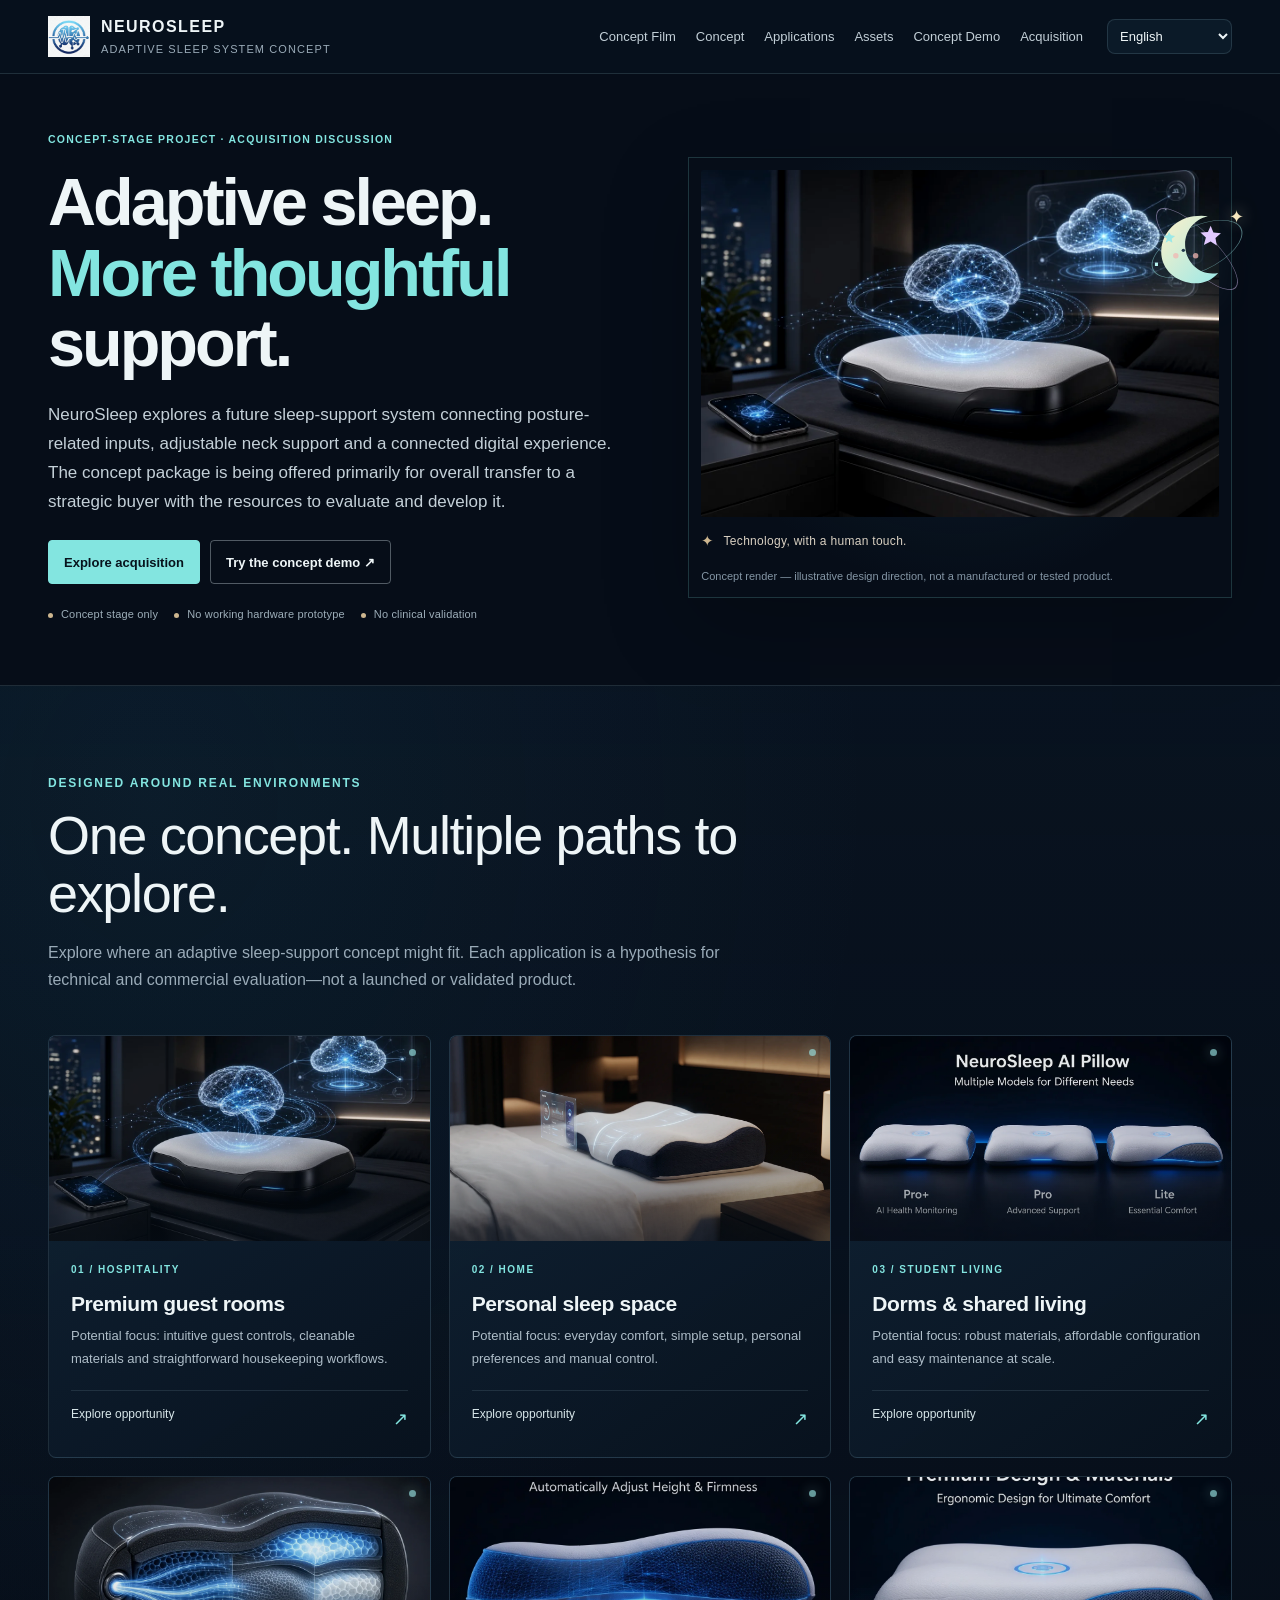
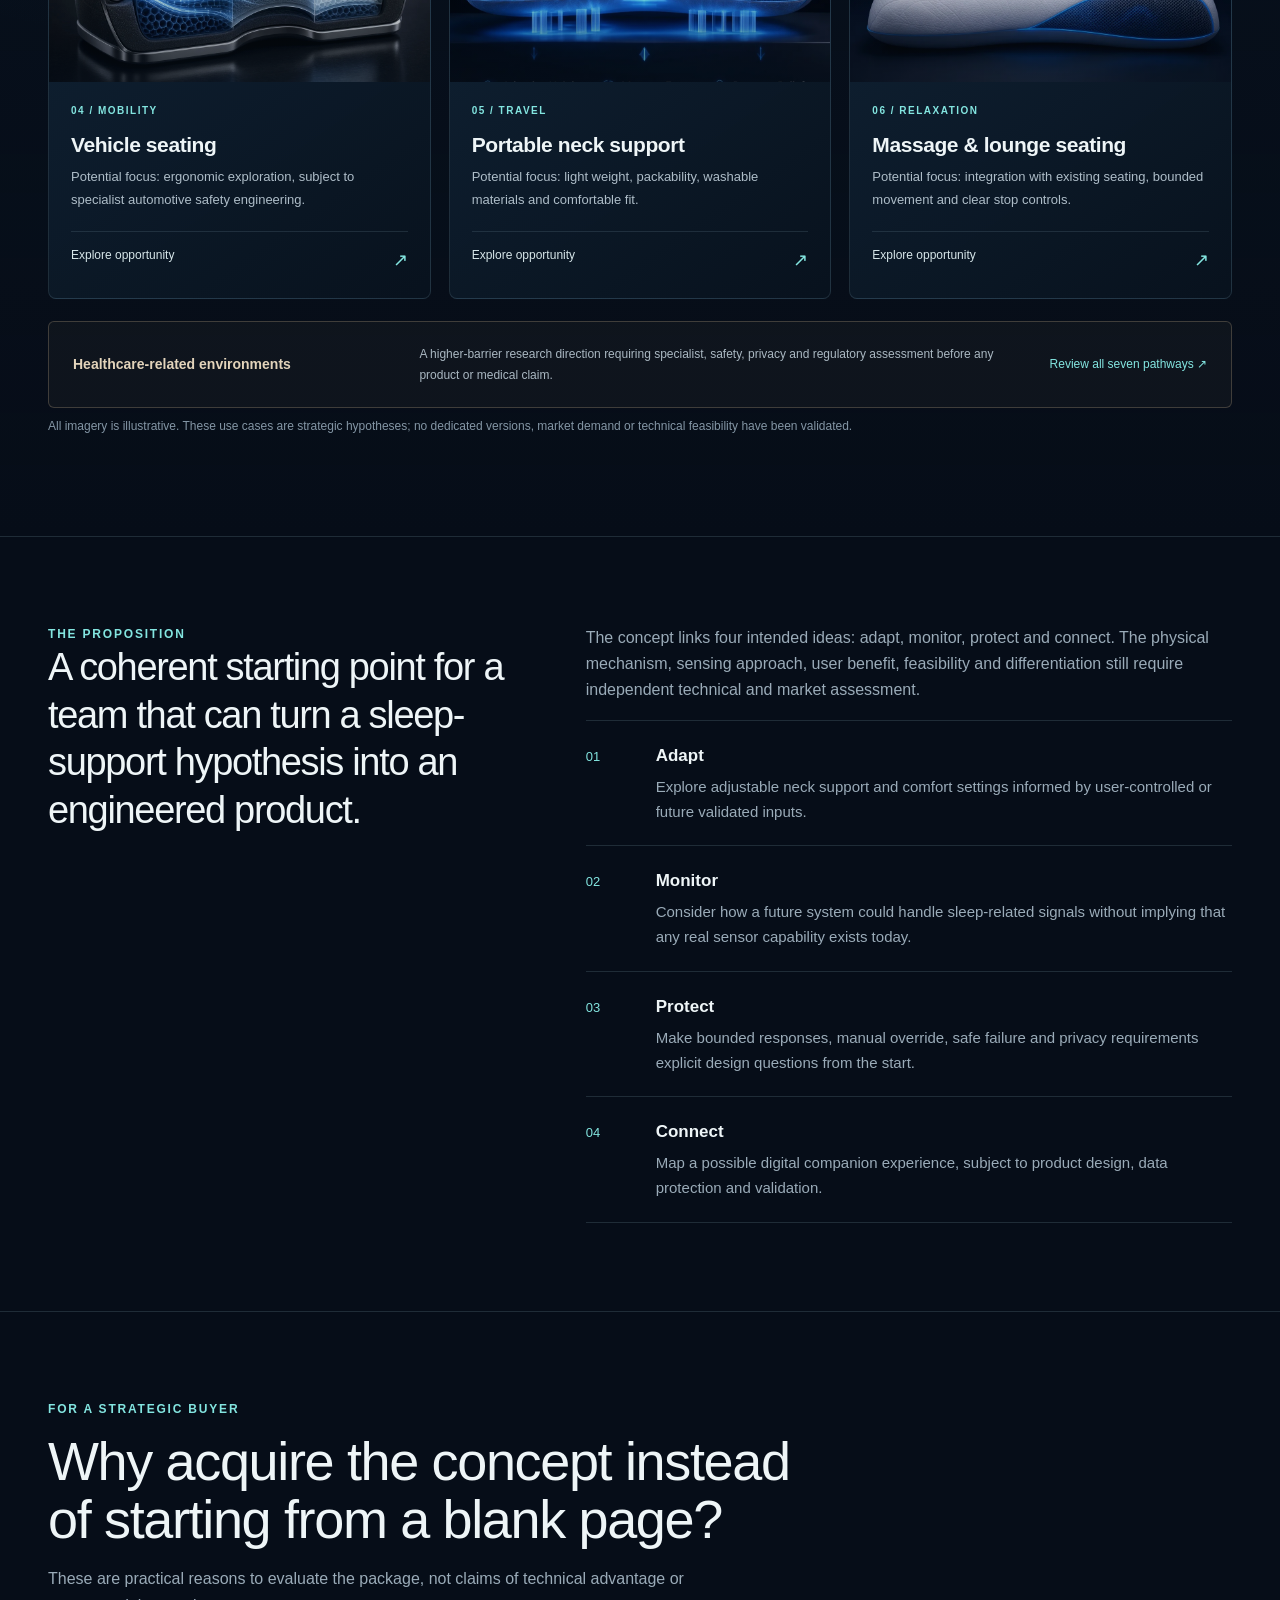
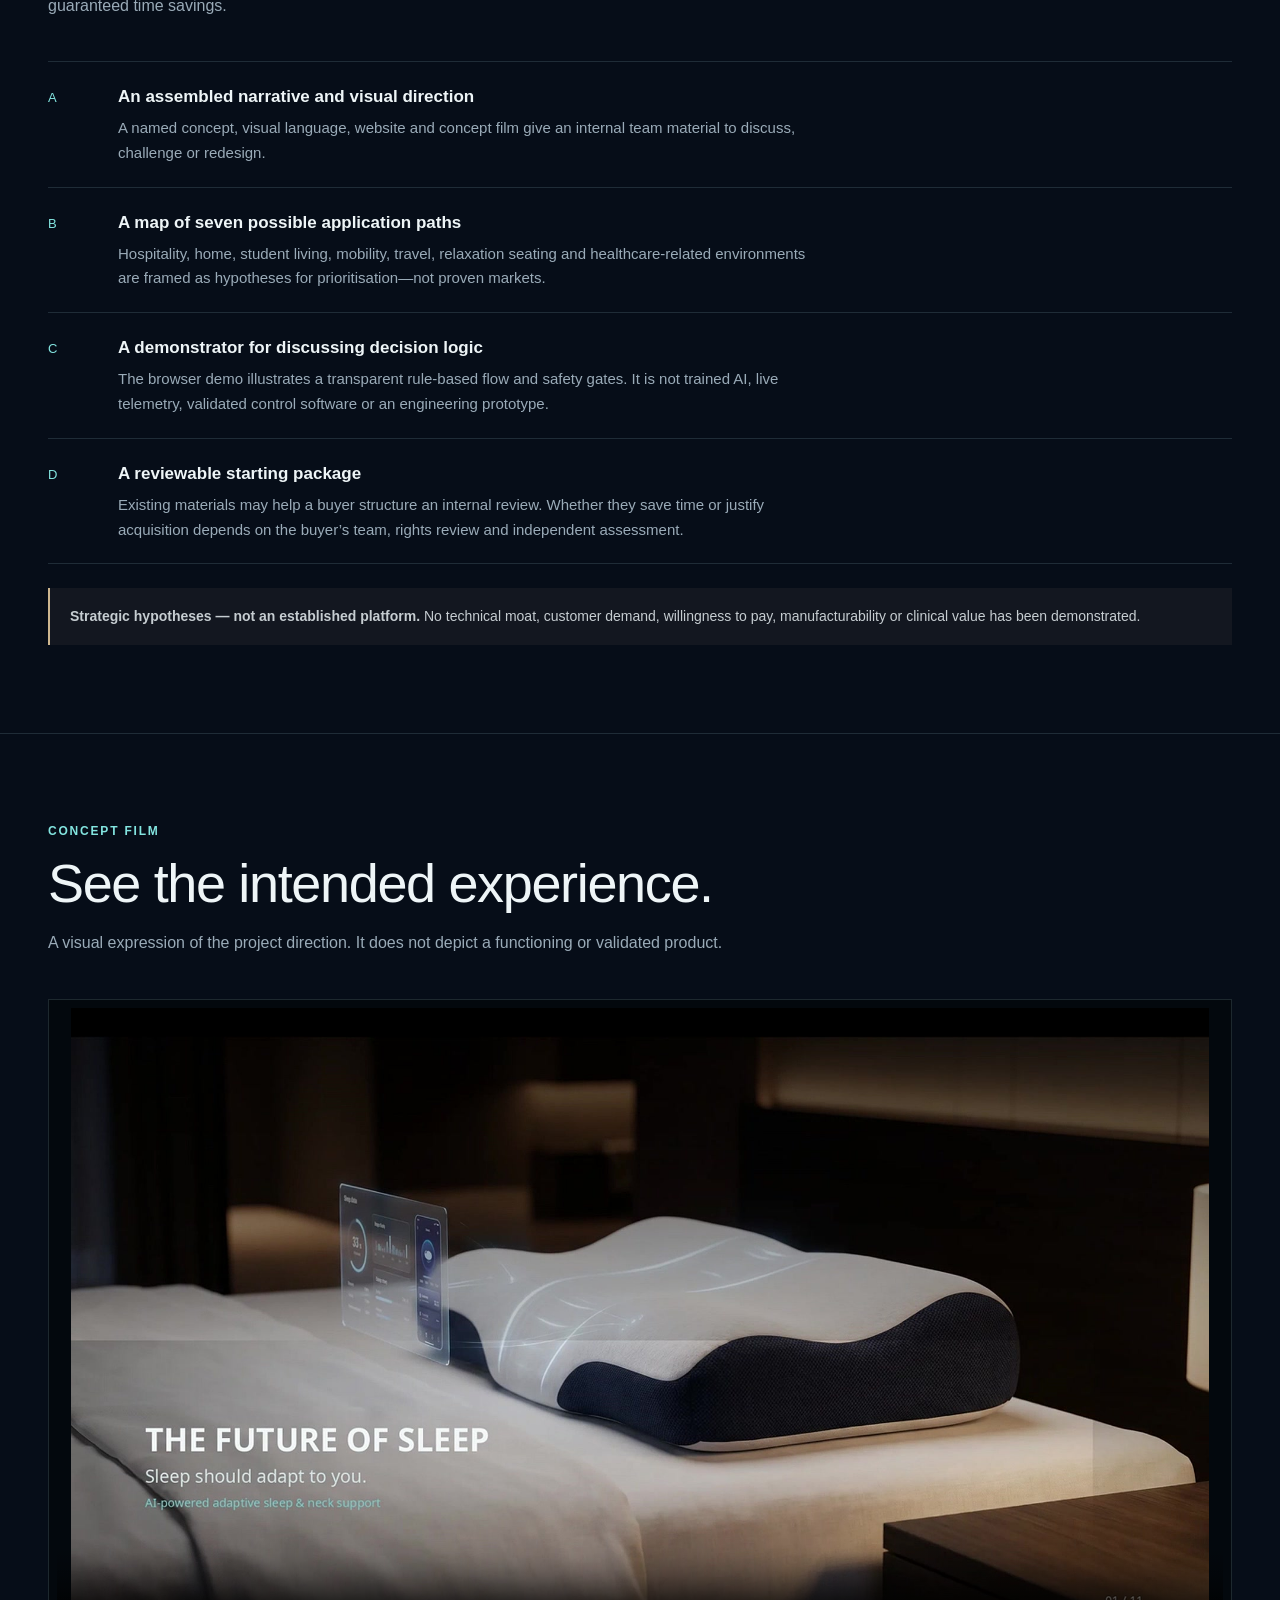
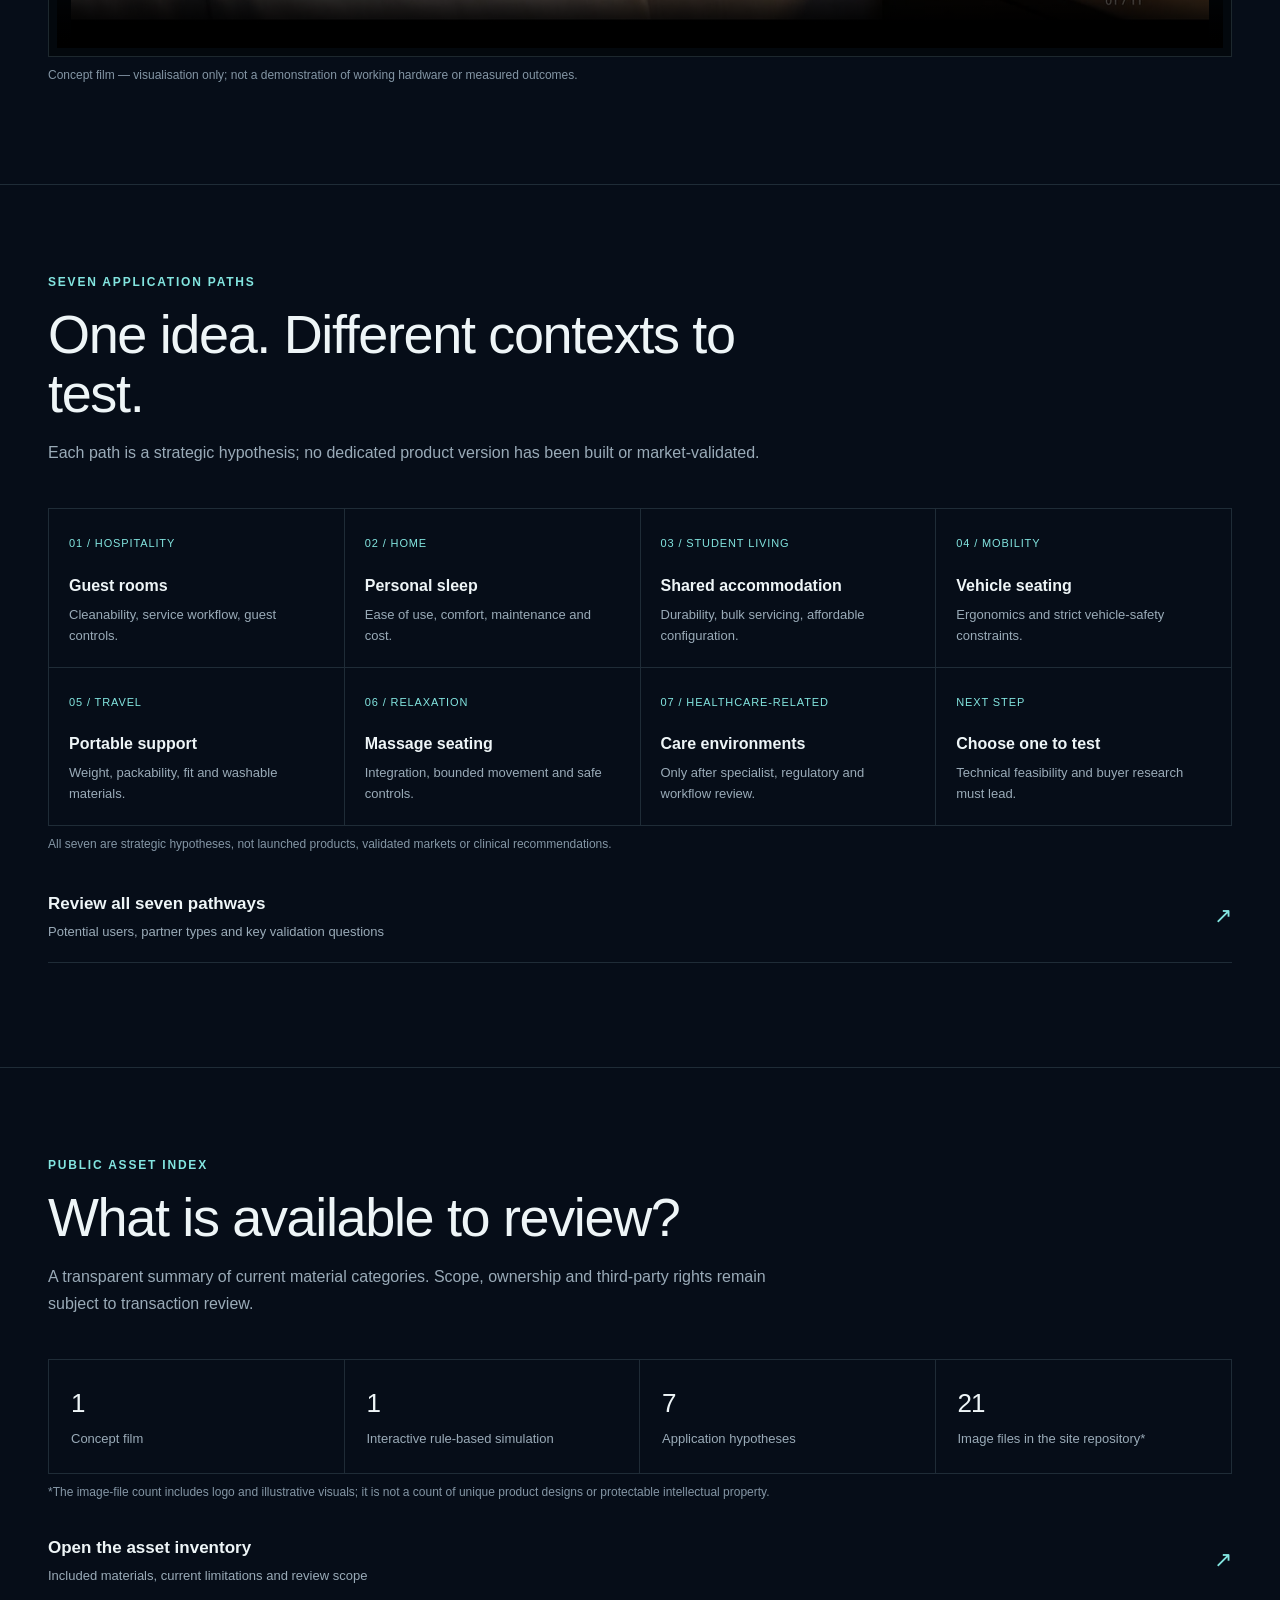
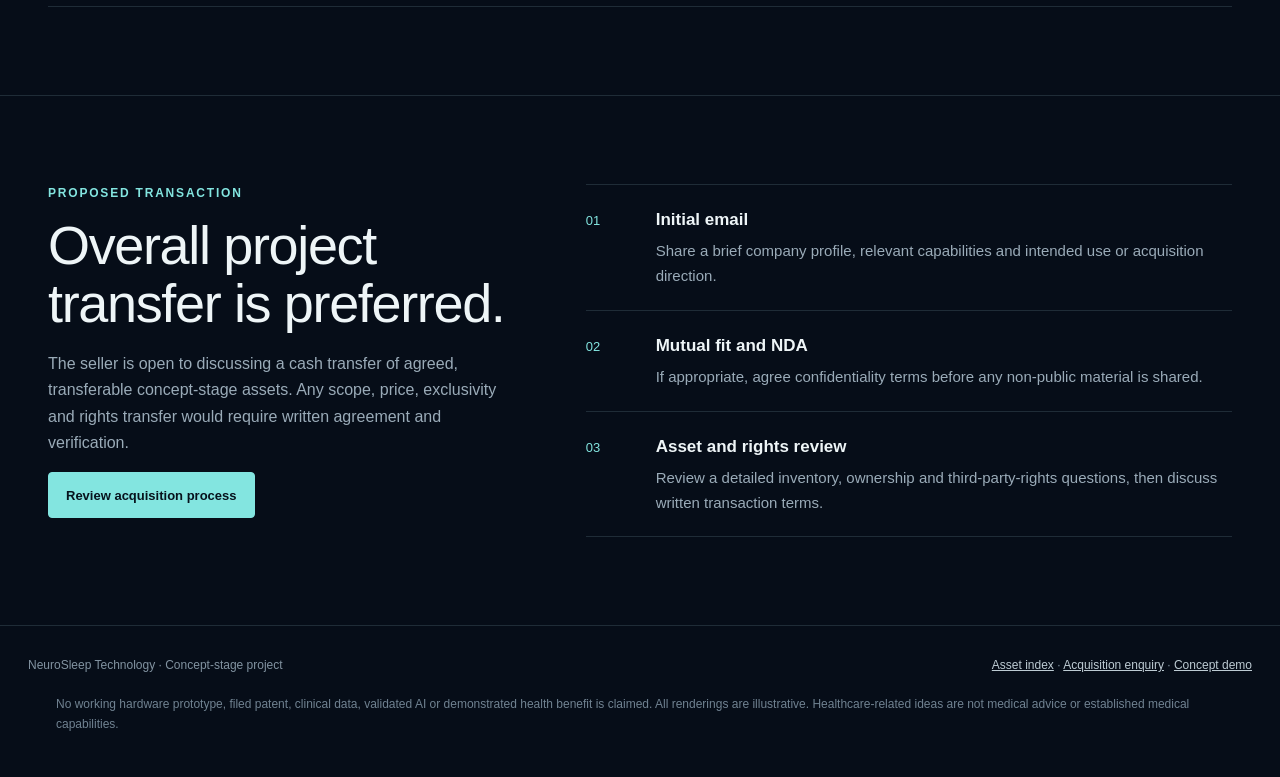
==== index.html @ ac5ab66e "Add warm animated dream companion to NeuroSleep homepage" ====
<!doctype html>
<html lang="en">
<head>
<meta charset="utf-8"><meta name="viewport" content="width=device-width,initial-scale=1"><meta name="theme-color" content="#07111d">
<title>NeuroSleep | Concept-stage sleep system & project acquisition</title>
<meta name="description" content="A concept-stage adaptive sleep-support system exploring posture sensing, adjustable neck support and a connected digital experience. Overall project transfer preferred. No working prototype or clinical validation is claimed.">
<meta property="og:title" content="NeuroSleep | Concept-stage sleep system & project acquisition"><meta property="og:description" content="Brand, visual concepts, concept film, website, application-pathway map and rule-based simulation prepared for strategic evaluation."><meta property="og:image" content="images/v8/neurosleep-v8-hero.webp">
<link rel="icon" href="favicon.ico"><link rel="preload" as="image" href="images/v8/neurosleep-v8-hero.webp" fetchpriority="high"><link rel="stylesheet" href="site-v2.css?v=20261017b">
</head><body>
<header class="site-header"><div class="nav-wrap">
<a class="brand" href="index.html"><img src="images/logo/neurosleep-logo.webp" alt="NeuroSleep logo" decoding="async"><span><strong>NEUROSLEEP</strong><small>Adaptive sleep system concept</small></span></a>
<button class="menu-toggle" type="button" aria-expanded="false" aria-controls="site-nav" aria-label="Open navigation menu">Menu ☰</button>
<nav class="site-nav" id="site-nav" aria-label="Main navigation">
<a href="#film" data-ns-key="navFilm">Concept Film</a><a href="concept.html" data-ns-key="navConcept">Concept</a><a href="applications.html" data-ns-key="navUseCases">Applications</a><a href="assets.html" data-ns-key="navAssets">Assets</a><a href="adaptive-engine-demo/index.html" data-ns-key="navDemo">Concept Demo</a><a href="partnership.html" data-ns-key="navContact">Acquisition</a>
</nav>
<div class="language-control"><select id="ns-lang-select" aria-label="Navigation language">
<option value="en">English</option><option value="zh-CN">&#31616;&#20307;&#20013;&#25991;</option><option value="zh-TW">&#32321;&#39636;&#20013;&#25991;</option><option value="ja">&#26085;&#26412;&#35486;</option><option value="ko">&#54620;&#44397;&#50612;</option><option value="es">Espa&#241;ol</option><option value="fr">Fran&#231;ais</option><option value="de">Deutsch</option><option value="it">Italiano</option><option value="pt">Portugu&#234;s</option><option value="ru">&#1056;&#1091;&#1089;&#1089;&#1082;&#1080;&#1081;</option><option value="ar">&#1575;&#1604;&#1593;&#1585;&#1576;&#1610;&#1577;</option><option value="hi">&#2361;&#2367;&#2344;&#2381;&#2342;&#2368;</option><option value="id">Bahasa Indonesia</option><option value="vi">Ti&#7871;ng Vi&#7879;t</option><option value="th">&#3652;&#3607;&#3618;</option><option value="tr">T&#252;rk&#231;e</option>
</select></div></div></header>
<main>
<section class="hero container">
<div><div class="eyebrow" data-ns-key="heroBadge">Concept-stage project · Acquisition discussion</div>
<h1>Adaptive sleep.<br><em>More thoughtful</em> support.</h1>
<p class="hero-copy">NeuroSleep explores a future sleep-support system connecting posture-related inputs, adjustable neck support and a connected digital experience. The concept package is being offered primarily for overall transfer to a strategic buyer with the resources to evaluate and develop it.</p>
<div class="hero-actions"><a class="button" href="partnership.html">Explore acquisition</a><a class="button secondary" href="adaptive-engine-demo/index.html">Try the concept demo ↗</a></div>
<div class="status-line"><span>Concept stage only</span><span>No working hardware prototype</span><span>No clinical validation</span></div></div>
<div class="hero-art"><img src="images/v8/neurosleep-v8-hero.webp" alt="Illustrative NeuroSleep product concept rendering" decoding="async" fetchpriority="high"><div class="dream-companion" aria-hidden="true"><span class="companion-orbit orbit-one"></span><span class="companion-orbit orbit-two"></span><svg class="companion-mascot" viewBox="0 0 120 120" role="presentation"><defs><linearGradient id="dreamGlow" x1="0" y1="0" x2="1" y2="1"><stop offset="0" stop-color="#fff1c9"/><stop offset="1" stop-color="#9ce8e7"/></linearGradient></defs><path d="M76 12c-22 5-36 25-33 47 3 25 25 41 48 36-10 12-27 18-44 14C20 103 5 82 8 58S31 15 55 12c8-1 15-1 21 0Z" fill="url(#dreamGlow)"/><path d="M80 26l4 10 11 1-8 7 2 11-9-6-10 5 3-11-8-7 11-1Z" fill="#e2c9ff"/><circle cx="40" cy="62" r="2.5" fill="#233b50"/><path d="M46 68q5 6 10 0" fill="none" stroke="#233b50" stroke-width="2" stroke-linecap="round"/><circle cx="29" cy="70" r="4" fill="#f1b6b1" opacity=".75"/><circle cx="58" cy="70" r="4" fill="#f1b6b1" opacity=".75"/><path d="M19 35l3 5 6 1-5 4 1 6-5-3-5 3 2-6-5-4 6-1Z" fill="#9ce8e7"/></svg><span class="companion-spark spark-a">✦</span><span class="companion-spark spark-b">·</span></div><div class="hero-human-note"><span>✦</span> Technology, with a human touch.</div><div class="image-caption">Concept render — illustrative design direction, not a manufactured or tested product.</div></div>
</section>
<section class="section use-cases-section" id="applications"><div class="container">
<div class="section-head"><div class="eyebrow">Designed around real environments</div><h2>One concept. Multiple paths to explore.</h2><p class="section-intro">Explore where an adaptive sleep-support concept might fit. Each application is a hypothesis for technical and commercial evaluation—not a launched or validated product.</p></div>
<div class="use-case-grid">
<a class="use-case-card" href="applications.html"><div class="use-case-visual"><img src="images/v8/neurosleep-v8-hero.webp" alt="Illustrative premium sleep support concept" loading="lazy"></div><div class="use-case-number">01 / HOSPITALITY</div><h3>Premium guest rooms</h3><p>Potential focus: intuitive guest controls, cleanable materials and straightforward housekeeping workflows.</p><span class="use-case-link">Explore opportunity <b>↗</b></span></a>
<a class="use-case-card" href="applications.html"><div class="use-case-visual"><img src="images/hero/smart-pillow.webp" alt="Illustrative smart pillow concept" loading="lazy"></div><div class="use-case-number">02 / HOME</div><h3>Personal sleep space</h3><p>Potential focus: everyday comfort, simple setup, personal preferences and manual control.</p><span class="use-case-link">Explore opportunity <b>↗</b></span></a>
<a class="use-case-card" href="applications.html"><div class="use-case-visual"><img src="images/v8/features/product-models.webp" alt="Illustrative product configuration concepts" loading="lazy"></div><div class="use-case-number">03 / STUDENT LIVING</div><h3>Dorms & shared living</h3><p>Potential focus: robust materials, affordable configuration and easy maintenance at scale.</p><span class="use-case-link">Explore opportunity <b>↗</b></span></a>
<a class="use-case-card" href="applications.html"><div class="use-case-visual"><img src="images/v8/adaptive-height.webp" alt="Illustrative adjustable support concept" loading="lazy"></div><div class="use-case-number">04 / MOBILITY</div><h3>Vehicle seating</h3><p>Potential focus: ergonomic exploration, subject to specialist automotive safety engineering.</p><span class="use-case-link">Explore opportunity <b>↗</b></span></a>
<a class="use-case-card" href="applications.html"><div class="use-case-visual"><img src="images/v8/features/adaptive-support.webp" alt="Illustrative adaptive neck support concept" loading="lazy"></div><div class="use-case-number">05 / TRAVEL</div><h3>Portable neck support</h3><p>Potential focus: light weight, packability, washable materials and comfortable fit.</p><span class="use-case-link">Explore opportunity <b>↗</b></span></a>
<a class="use-case-card" href="applications.html"><div class="use-case-visual"><img src="images/v8/features/premium-design.webp" alt="Illustrative premium support product design" loading="lazy"></div><div class="use-case-number">06 / RELAXATION</div><h3>Massage & lounge seating</h3><p>Potential focus: integration with existing seating, bounded movement and clear stop controls.</p><span class="use-case-link">Explore opportunity <b>↗</b></span></a>
</div>
<div class="application-note"><strong>Healthcare-related environments</strong><span>A higher-barrier research direction requiring specialist, safety, privacy and regulatory assessment before any product or medical claim.</span><a href="applications.html">Review all seven pathways ↗</a></div>
<p class="image-caption">All imagery is illustrative. These use cases are strategic hypotheses; no dedicated versions, market demand or technical feasibility have been validated.</p>
</div></section>
<section class="section"><div class="container split">
<div><div class="eyebrow">The proposition</div><p class="large-statement">A coherent starting point for a team that can turn a sleep-support hypothesis into an engineered product.</p></div>
<div class="text-column"><p>The concept links four intended ideas: adapt, monitor, protect and connect. The physical mechanism, sensing approach, user benefit, feasibility and differentiation still require independent technical and market assessment.</p>
<div class="rule-list">
<div class="rule-item"><span class="num">01</span><div><h3>Adapt</h3><p>Explore adjustable neck support and comfort settings informed by user-controlled or future validated inputs.</p></div></div>
<div class="rule-item"><span class="num">02</span><div><h3>Monitor</h3><p>Consider how a future system could handle sleep-related signals without implying that any real sensor capability exists today.</p></div></div>
<div class="rule-item"><span class="num">03</span><div><h3>Protect</h3><p>Make bounded responses, manual override, safe failure and privacy requirements explicit design questions from the start.</p></div></div>
<div class="rule-item"><span class="num">04</span><div><h3>Connect</h3><p>Map a possible digital companion experience, subject to product design, data protection and validation.</p></div></div></div>
</div></div></section>
<section class="section"><div class="container"><div class="section-head"><div class="eyebrow">For a strategic buyer</div><h2>Why acquire the concept instead of starting from a blank page?</h2><p class="section-intro">These are practical reasons to evaluate the package, not claims of technical advantage or guaranteed time savings.</p></div>
<div class="rule-list">
<div class="rule-item"><span class="num">A</span><div><h3>An assembled narrative and visual direction</h3><p>A named concept, visual language, website and concept film give an internal team material to discuss, challenge or redesign.</p></div></div>
<div class="rule-item"><span class="num">B</span><div><h3>A map of seven possible application paths</h3><p>Hospitality, home, student living, mobility, travel, relaxation seating and healthcare-related environments are framed as hypotheses for prioritisation—not proven markets.</p></div></div>
<div class="rule-item"><span class="num">C</span><div><h3>A demonstrator for discussing decision logic</h3><p>The browser demo illustrates a transparent rule-based flow and safety gates. It is not trained AI, live telemetry, validated control software or an engineering prototype.</p></div></div>
<div class="rule-item"><span class="num">D</span><div><h3>A reviewable starting package</h3><p>Existing materials may help a buyer structure an internal review. Whether they save time or justify acquisition depends on the buyer’s team, rights review and independent assessment.</p></div></div></div>
<div class="hypothesis"><strong>Strategic hypotheses — not an established platform.</strong> No technical moat, customer demand, willingness to pay, manufacturability or clinical value has been demonstrated.</div></div></section>
<section id="film" class="section"><div class="container"><div class="section-head"><div class="eyebrow">Concept film</div><h2>See the intended experience.</h2><p class="section-intro">A visual expression of the project direction. It does not depict a functioning or validated product.</p></div>
<div class="film-frame"><video controls preload="none" data-poster="video/film-poster.jpg" playsinline><source src="video/NeuroSleep-Concept-Film.mp4" type="video/mp4">Your browser does not support the embedded video.</video></div><p class="image-caption">Concept film — visualisation only; not a demonstration of working hardware or measured outcomes.</p></div></section>
<section class="section"><div class="container"><div class="section-head"><div class="eyebrow">Seven application paths</div><h2>One idea. Different contexts to test.</h2><p class="section-intro">Each path is a strategic hypothesis; no dedicated product version has been built or market-validated.</p></div>
<div class="pathways">
<div class="pathway"><small>01 / HOSPITALITY</small><h3>Guest rooms</h3><p>Cleanability, service workflow, guest controls.</p></div><div class="pathway"><small>02 / HOME</small><h3>Personal sleep</h3><p>Ease of use, comfort, maintenance and cost.</p></div><div class="pathway"><small>03 / STUDENT LIVING</small><h3>Shared accommodation</h3><p>Durability, bulk servicing, affordable configuration.</p></div><div class="pathway"><small>04 / MOBILITY</small><h3>Vehicle seating</h3><p>Ergonomics and strict vehicle-safety constraints.</p></div><div class="pathway"><small>05 / TRAVEL</small><h3>Portable support</h3><p>Weight, packability, fit and washable materials.</p></div><div class="pathway"><small>06 / RELAXATION</small><h3>Massage seating</h3><p>Integration, bounded movement and safe controls.</p></div><div class="pathway"><small>07 / HEALTHCARE-RELATED</small><h3>Care environments</h3><p>Only after specialist, regulatory and workflow review.</p></div><div class="pathway"><small>NEXT STEP</small><h3>Choose one to test</h3><p>Technical feasibility and buyer research must lead.</p></div>
</div><p class="image-caption">All seven are strategic hypotheses, not launched products, validated markets or clinical recommendations.</p><p><a class="link-row" href="applications.html"><span><strong>Review all seven pathways</strong><small>Potential users, partner types and key validation questions</small></span><span class="arrow">↗</span></a></p></div></section>
<section class="section"><div class="container"><div class="section-head"><div class="eyebrow">Public asset index</div><h2>What is available to review?</h2><p class="section-intro">A transparent summary of current material categories. Scope, ownership and third-party rights remain subject to transaction review.</p></div>
<div class="asset-band"><div><strong>1</strong><span>Concept film</span></div><div><strong>1</strong><span>Interactive rule-based simulation</span></div><div><strong>7</strong><span>Application hypotheses</span></div><div><strong>21</strong><span>Image files in the site repository*</span></div></div>
<p class="image-caption">*The image-file count includes logo and illustrative visuals; it is not a count of unique product designs or protectable intellectual property.</p>
<a class="link-row" href="assets.html"><span><strong>Open the asset inventory</strong><small>Included materials, current limitations and review scope</small></span><span class="arrow">↗</span></a></div></section>
<section class="section"><div class="container split"><div><div class="eyebrow">Proposed transaction</div><h2>Overall project transfer is preferred.</h2><p class="section-intro">The seller is open to discussing a cash transfer of agreed, transferable concept-stage assets. Any scope, price, exclusivity and rights transfer would require written agreement and verification.</p><a class="button" href="partnership.html">Review acquisition process</a></div>
<div class="text-column"><div class="rule-list"><div class="rule-item"><span class="num">01</span><div><h3>Initial email</h3><p>Share a brief company profile, relevant capabilities and intended use or acquisition direction.</p></div></div><div class="rule-item"><span class="num">02</span><div><h3>Mutual fit and NDA</h3><p>If appropriate, agree confidentiality terms before any non-public material is shared.</p></div></div><div class="rule-item"><span class="num">03</span><div><h3>Asset and rights review</h3><p>Review a detailed inventory, ownership and third-party-rights questions, then discuss written transaction terms.</p></div></div></div></div></div></section>
</main>
<footer class="site-footer"><div class="footer-inner"><span>NeuroSleep Technology · Concept-stage project</span><span><a href="assets.html">Asset index</a> · <a href="partnership.html">Acquisition enquiry</a> · <a href="adaptive-engine-demo/index.html">Concept demo</a></span></div><div class="disclaimer">No working hardware prototype, filed patent, clinical data, validated AI or demonstrated health benefit is claimed. All renderings are illustrative. Healthcare-related ideas are not medical advice or established medical capabilities.</div></footer>
<script src="site-v2.js?v=20261017a"></script>
</body></html>
---- site-v2.css ----
﻿:root{color-scheme:dark;--bg:#07111d;--panel:#0d1b2a;--ink:#eef5f7;--muted:#9aabb8;--line:rgba(190,220,230,.16);--accent:#8de1dd;--warm:#d5b991;--max:1180px}
*{box-sizing:border-box}html{scroll-behavior:smooth;scroll-padding-top:100px}body{margin:0;background:var(--bg);color:var(--ink);font:16px/1.65 Inter,ui-sans-serif,system-ui,-apple-system,"Segoe UI",sans-serif}a{color:inherit}img,video{max-width:100%;display:block}button,select{font:inherit}.site-header{position:sticky;top:0;z-index:50;background:rgba(7,17,29,.91);backdrop-filter:blur(16px);border-bottom:1px solid var(--line)}.nav-wrap{max-width:var(--max);margin:auto;padding:14px 28px;display:flex;align-items:center;gap:24px}.brand{display:flex;align-items:center;gap:11px;text-decoration:none;flex-shrink:0}.brand img{width:42px;height:42px;object-fit:contain}.brand strong{display:block;font-size:16px;letter-spacing:.09em}.brand small{display:block;color:var(--muted);font-size:10px;letter-spacing:.1em;text-transform:uppercase}.site-nav{display:flex;align-items:center;gap:20px;margin-left:auto}.site-nav a{font-size:12px;color:#c2cfd7;text-decoration:none;white-space:nowrap}.site-nav a:hover,.site-nav a[aria-current=page]{color:var(--accent)}.language-control select{background:#0b1a28;border:1px solid var(--line);color:var(--ink);padding:8px;border-radius:8px;max-width:125px;font-size:12px}.menu-toggle{display:none;background:transparent;color:var(--ink);border:1px solid var(--line);border-radius:8px;padding:8px 11px;cursor:pointer}.container{max-width:var(--max);margin:auto;padding-left:28px;padding-right:28px}.eyebrow{color:var(--accent);font-size:11px;font-weight:750;letter-spacing:.19em;text-transform:uppercase}.hero{min-height:650px;display:grid;grid-template-columns:1.02fr .98fr;align-items:center;gap:48px;padding-top:72px;padding-bottom:76px}.hero h1{font-size:clamp(44px,6.2vw,78px);line-height:.99;letter-spacing:-.065em;font-weight:560;margin:22px 0}.hero h1 em{font-style:normal;color:var(--accent)}.hero-copy{font-size:17px;max-width:620px;color:#c4d0d8}.hero-actions{display:flex;gap:12px;flex-wrap:wrap;margin-top:28px}.button{display:inline-flex;align-items:center;justify-content:center;min-height:46px;padding:11px 17px;border:1px solid var(--accent);background:var(--accent);color:#07131d;text-decoration:none;font-weight:750;font-size:13px;border-radius:3px}.button.secondary{background:transparent;color:var(--ink);border-color:rgba(220,235,240,.35)}.hero-art{position:relative}.hero-art img{width:100%;height:auto;aspect-ratio:auto;object-fit:contain;object-position:center;border-radius:3px;filter:saturate(.75)}.image-caption{font-size:11px;line-height:1.5;color:#8496a5;margin-top:9px}.status-line{display:flex;flex-wrap:wrap;gap:18px;margin-top:26px;color:#9daeb9;font-size:11px;letter-spacing:.04em}.status-line span:before{content:"";display:inline-block;width:5px;height:5px;border-radius:50%;background:var(--warm);margin:0 8px 2px 0}.section{padding-top:88px;padding-bottom:88px;border-top:1px solid var(--line)}.section-head{max-width:750px;margin-bottom:42px}.section h2,.page-hero h1{font-size:clamp(32px,4.4vw,54px);line-height:1.08;letter-spacing:-.045em;font-weight:540;margin:12px 0 18px}.section-intro{color:var(--muted);font-size:16px;max-width:720px}.split{display:grid;grid-template-columns:.85fr 1.15fr;gap:60px;align-items:start}.large-statement{font-size:clamp(25px,3vw,38px);line-height:1.25;letter-spacing:-.035em;margin:0}.text-column p{color:var(--muted);margin-top:0}.rule-list{border-top:1px solid var(--line)}.rule-item{display:grid;grid-template-columns:52px 1fr;gap:18px;padding:21px 0;border-bottom:1px solid var(--line)}.rule-item .num{font-size:12px;color:var(--accent);padding-top:4px}.rule-item h3{font-size:17px;margin:0 0 5px}.rule-item p{font-size:14px;color:var(--muted);margin:0;max-width:690px}.hypothesis{margin-top:24px;padding:17px 20px;border-left:2px solid var(--warm);background:rgba(213,185,145,.06);font-size:13px;color:#c6cdd1}.pathways{display:grid;grid-template-columns:repeat(4,minmax(0,1fr));gap:0;border-top:1px solid var(--line);border-left:1px solid var(--line)}.pathway{padding:20px;border-right:1px solid var(--line);border-bottom:1px solid var(--line);min-height:155px}.pathway small{color:var(--accent);font-size:10px;letter-spacing:.12em}.pathway h3{font-size:16px;font-weight:550;margin:17px 0 6px}.pathway p{font-size:12px;color:var(--muted);margin:0}.link-row{display:flex;justify-content:space-between;align-items:center;gap:18px;border-bottom:1px solid var(--line);padding:20px 0;text-decoration:none}.link-row strong{display:block;font-size:17px;font-weight:550}.link-row small{display:block;color:var(--muted);font-size:13px;margin-top:3px}.link-row .arrow{color:var(--accent);font-size:22px}.asset-band{display:grid;grid-template-columns:repeat(4,minmax(0,1fr));border:1px solid var(--line);margin-top:30px}.asset-band div{padding:22px;border-right:1px solid var(--line)}.asset-band div:last-child{border:0}.asset-band strong{display:block;font-size:26px;font-weight:500;letter-spacing:-.04em}.asset-band span{font-size:12px;color:var(--muted)}.film-frame{background:#03080d;border:1px solid var(--line);padding:8px}.film-frame video{width:100%;max-height:640px;aspect-ratio:16/9;background:#03080d}.page-hero{padding-top:90px;padding-bottom:68px;border-bottom:1px solid var(--line)}.page-hero p{font-size:17px;color:var(--muted);max-width:760px}.page-layout{display:grid;grid-template-columns:1fr 1fr;gap:50px;align-items:start}.page-layout img{width:100%;border-radius:3px}.page-layout .image-caption{margin-bottom:24px}.application-list{border-top:1px solid var(--line)}.application{display:grid;grid-template-columns:80px 1fr;gap:22px;padding:26px 0;border-bottom:1px solid var(--line)}.application .app-no{font-size:13px;color:var(--accent);letter-spacing:.1em}.application h3{margin:0 0 7px;font-size:21px;font-weight:550}.application p{margin:0;color:var(--muted);font-size:14px}.application .buyer-types{font-size:12px;color:#d5c4a8;margin-top:9px}.asset-index{width:100%;border-collapse:collapse;margin-top:30px}.asset-index th,.asset-index td{text-align:left;padding:16px 12px;border-bottom:1px solid var(--line);vertical-align:top}.asset-index th{font-size:11px;color:var(--accent);letter-spacing:.1em;text-transform:uppercase}.asset-index td{font-size:14px;color:#d4dfe4}.asset-index td:last-child{color:var(--muted)}.disclosure{padding:22px;border:1px solid rgba(213,185,145,.3);background:rgba(213,185,145,.05);color:#cbd4d9;font-size:13px}.process{display:grid;grid-template-columns:repeat(3,1fr);gap:28px;margin-top:34px}.process-step{border-top:1px solid var(--accent);padding-top:18px}.process-step small{color:var(--accent);font-size:11px;letter-spacing:.12em}.process-step h3{font-size:18px;margin:12px 0 6px;font-weight:550}.process-step p{font-size:13px;color:var(--muted)}.contact-panel{display:grid;grid-template-columns:1fr 1fr;gap:40px;background:#0c1b29;padding:34px;border:1px solid var(--line)}.contact-panel p{color:var(--muted)}.contact-links a{display:block;padding:9px 0;color:var(--accent);text-decoration:none;overflow-wrap:anywhere}.site-footer{border-top:1px solid var(--line);padding:30px 28px 42px;color:#8293a1;font-size:11px}.footer-inner{max-width:var(--max);margin:auto;display:flex;justify-content:space-between;gap:20px;flex-wrap:wrap}.footer-inner a{color:#bdcbd3}.disclaimer{max-width:var(--max);margin:20px auto 0;padding:0 28px;color:#708291;font-size:11px}.mobile-demo-link{display:none}
@media(max-width:1050px){.nav-wrap{gap:12px;padding:12px 20px}.site-nav{gap:12px}.site-nav a{font-size:11px}.hero{gap:30px}.container{padding-left:22px;padding-right:22px}.pathways{grid-template-columns:repeat(2,minmax(0,1fr))}}
@media(max-width:800px){.nav-wrap{padding:10px 16px;flex-wrap:wrap}.brand img{width:36px;height:36px}.brand strong{font-size:14px}.brand small{font-size:9px}.menu-toggle{display:block;margin-left:auto}.language-control{order:2}.site-nav{display:none;order:3;width:100%;margin:0;padding:10px 0 6px;flex-direction:column;align-items:stretch;gap:0}.site-nav.is-open{display:flex}.site-nav a{font-size:14px;padding:11px 4px;border-top:1px solid var(--line)}.mobile-demo-link{display:block}.hero{min-height:auto;grid-template-columns:1fr;padding-top:46px;padding-bottom:54px;gap:32px}.hero h1{font-size:clamp(44px,11vw,66px)}.hero-art{max-width:600px}.hero-art img{aspect-ratio:auto}.section{padding-top:62px;padding-bottom:62px}.split,.page-layout{grid-template-columns:1fr;gap:30px}.asset-band{grid-template-columns:repeat(2,1fr)}.asset-band div:nth-child(2){border-right:0}.asset-band div:nth-child(-n+2){border-bottom:1px solid var(--line)}.process{grid-template-columns:1fr;gap:16px}.contact-panel{grid-template-columns:1fr;padding:24px;gap:20px}.application{grid-template-columns:48px 1fr}.page-hero{padding-top:58px;padding-bottom:48px}}
@media(max-width:460px){.container{padding-left:17px;padding-right:17px}.language-control select{max-width:105px;padding:7px 5px}.hero h1{font-size:44px}.hero-copy{font-size:15px}.pathways{grid-template-columns:1fr 1fr}.pathway{padding:14px;min-height:142px}.asset-index th,.asset-index td{padding:12px 7px;font-size:12px}.status-line{gap:8px;flex-direction:column}.site-footer{padding-left:17px;padding-right:17px}.disclaimer{padding:0 17px}}

/* Readability pass: improve small interface and disclosure text without changing layout or media. */
.site-nav a{font-size:13px}
.language-control select{font-size:13px}
.eyebrow{font-size:12px;letter-spacing:.14em}
.brand small{font-size:11px}
.image-caption{font-size:12px;line-height:1.55}
.status-line{font-size:12px}
.rule-item .num{font-size:13px}
.rule-item p{font-size:15px;line-height:1.65}
.hypothesis{font-size:14px;line-height:1.65}
.pathway small{font-size:11px;letter-spacing:.08em}
.pathway p{font-size:13px;line-height:1.6}
.asset-band span{font-size:13px;line-height:1.5}
.asset-index th{font-size:12px}
.asset-index td{font-size:15px;line-height:1.55}
.application p{font-size:15px;line-height:1.65}
.application .buyer-types{font-size:13px}
.process-step small{font-size:12px}
.process-step p{font-size:14px;line-height:1.6}
.site-footer{font-size:12px;line-height:1.6}
.disclaimer{font-size:12px;line-height:1.65}
@media(max-width:1050px){.site-nav a{font-size:12px}}
@media(max-width:800px){
  .site-nav a{font-size:15px}
  .brand small{font-size:10px}
  .image-caption{font-size:12px}
  .status-line{font-size:12px}
  .pathway p{font-size:13px}
  .site-footer{font-size:12px}
}
@media(max-width:460px){
  .eyebrow{font-size:11px}
  .hero-copy{font-size:16px}
  .asset-index th,.asset-index td{font-size:13px}
  .brand small{font-size:10px}
}

/* Hero balance pass: unify headline, copy, actions and visual scale. */
.hero{grid-template-columns:minmax(0,1.04fr) minmax(0,.96fr);gap:clamp(28px,4vw,54px);min-height:clamp(560px,calc(100svh - 76px),740px);padding-top:clamp(42px,5vw,68px);padding-bottom:clamp(44px,5vw,68px)}
.hero>div:first-child{min-width:0;max-width:620px}
.hero .eyebrow{font-size:clamp(10px,.82vw,12px);line-height:1.5;letter-spacing:.12em}
.hero h1{font-size:clamp(40px,4.45vw,64px);line-height:1.06;letter-spacing:-.045em;font-weight:560;margin:20px 0 22px;max-width:700px}
.hero-copy{font-size:clamp(15px,1.12vw,17px);line-height:1.72;max-width:590px;margin:0;color:#c4d0d8}
.hero-actions{gap:10px;margin-top:24px;align-items:center}
.hero-actions .button{font-size:13px;line-height:1.35;min-height:44px;padding:11px 15px;white-space:normal;text-align:center}
.status-line{gap:9px 16px;margin-top:22px;font-size:11px;line-height:1.5;letter-spacing:.015em}
.status-line span{display:inline-flex;align-items:baseline}
.status-line span:before{flex:0 0 5px}
.hero-art{width:100%;min-width:0;display:flex;flex-direction:column;justify-content:center}
.hero-art img{width:100%;max-height:470px;object-fit:contain;object-position:center;filter:saturate(.75)}
.hero-art .image-caption{font-size:11px;line-height:1.55;max-width:540px;margin-top:12px}
@media(max-width:1050px){.hero{grid-template-columns:minmax(0,1fr) minmax(0,.9fr);gap:28px}.hero h1{font-size:clamp(38px,4.6vw,54px)}.hero-actions .button{padding:10px 12px}}
@media(max-width:800px){.hero{grid-template-columns:1fr;min-height:auto;gap:28px;padding-top:42px;padding-bottom:46px}.hero>div:first-child{max-width:680px}.hero h1{font-size:clamp(42px,8vw,60px);line-height:1.05;margin:18px 0}.hero-copy{font-size:16px;line-height:1.7}.hero-art{max-width:620px}.hero-art img{max-height:none;width:100%}.status-line{gap:8px 14px}.hero-actions{margin-top:22px}}
@media(max-width:460px){.hero{padding-top:32px;padding-bottom:38px;gap:24px}.hero h1{font-size:clamp(36px,10vw,46px);letter-spacing:-.04em;line-height:1.08}.hero-copy{font-size:15px;line-height:1.72}.hero-actions{align-items:stretch;flex-direction:column}.hero-actions .button{width:100%;min-height:44px}.status-line{flex-direction:column;align-items:flex-start;gap:7px;margin-top:18px;font-size:11px}.hero-art .image-caption{font-size:11px}}

/* Chinese landing hero type correction: only headline and paragraph scale; preserve tag, disclosure, buttons and artwork. */
.hero h1{font-size:clamp(34px,3.3vw,50px);line-height:1.08;}
.hero-copy{font-size:clamp(17px,1.2vw,18px);line-height:1.7;}
@media(max-width:1050px){.hero h1{font-size:clamp(34px,4vw,48px);}}
@media(max-width:800px){.hero h1{font-size:clamp(36px,7vw,48px);line-height:1.08}.hero-copy{font-size:17px;line-height:1.7}}
@media(max-width:460px){.hero h1{font-size:clamp(32px,8.5vw,39px);line-height:1.1}.hero-copy{font-size:17px;line-height:1.7}}


/* 2026-10-17 visual refinement: premium application-led homepage */
:root{--bg:#060d18;--panel:#0b1928;--accent:#83e5e0;--warm:#cdb68f;--line:rgba(177,218,231,.15);--max:1240px}
body{font-family:Inter,"Helvetica Neue",Arial,"Noto Sans SC","Microsoft YaHei",sans-serif;letter-spacing:0}
.hero{min-height:590px;gap:clamp(28px,4vw,64px);padding-top:58px;padding-bottom:62px}
.hero h1{font-size:clamp(42px,5.2vw,70px);line-height:1.06;letter-spacing:-.045em;max-width:660px}
.hero-art{padding:12px;border:1px solid rgba(131,229,224,.18);background:radial-gradient(ellipse at 50% 45%,rgba(41,119,145,.16),rgba(6,13,24,0) 68%);box-shadow:0 28px 80px rgba(0,0,0,.22)}
.hero-art img{border-radius:2px;filter:saturate(.92) contrast(1.03)}
.use-cases-section{position:relative;overflow:hidden;background:radial-gradient(ellipse at 12% 8%,rgba(40,118,150,.10),transparent 45%),linear-gradient(180deg,rgba(11,25,40,.44),rgba(6,13,24,0))}
.use-cases-section .section-head{max-width:820px}
.use-case-grid{display:grid;grid-template-columns:repeat(3,minmax(0,1fr));gap:18px;border:0}
.use-case-card{min-width:0;display:flex;flex-direction:column;padding:0 0 22px;overflow:hidden;text-decoration:none;border:1px solid rgba(180,222,235,.13);border-radius:8px;background:linear-gradient(145deg,rgba(17,37,55,.94),rgba(8,18,30,.98));transition:transform .24s ease,border-color .24s ease,box-shadow .24s ease}
.use-case-card:hover{transform:translateY(-4px);border-color:rgba(131,229,224,.48);box-shadow:0 18px 45px rgba(0,0,0,.24),0 0 26px rgba(72,194,199,.07)}
.use-case-visual{height:205px;position:relative;overflow:hidden;background:radial-gradient(ellipse at center,rgba(59,135,157,.18),rgba(4,12,22,.96))}
.use-case-visual:after{content:"";position:absolute;inset:0;background:linear-gradient(180deg,rgba(4,12,22,0) 52%,rgba(7,17,29,.55))}
.use-case-visual img{width:100%;height:100%;object-fit:cover;object-position:center;opacity:.92;transition:transform .45s ease}
.use-case-card:hover .use-case-visual img{transform:scale(1.035)}
.use-case-number{margin:21px 22px 0;color:var(--accent);font-size:10px;letter-spacing:.15em;font-weight:750}
.use-case-card h3{margin:11px 22px 8px;font-size:21px;line-height:1.3;font-weight:560;letter-spacing:-.02em}
.use-case-card p{margin:0 22px 20px;color:#aebdc8;font-size:13px;line-height:1.75}
.use-case-link{margin:auto 22px 0;padding-top:14px;border-top:1px solid rgba(180,222,235,.12);display:flex;justify-content:space-between;color:#d7e6e9;font-size:12px}
.use-case-link b{color:var(--accent);font-size:18px;font-weight:400}
.application-note{display:grid;grid-template-columns:.8fr 1.5fr auto;align-items:center;gap:22px;margin-top:22px;padding:22px 24px;border:1px solid rgba(205,182,143,.25);background:rgba(205,182,143,.045);border-radius:6px}
.application-note strong{font-size:14px;color:#e3d4bb}
.application-note span{font-size:12px;line-height:1.7;color:#aab8c2}
.application-note a{font-size:12px;color:var(--accent);text-decoration:none;white-space:nowrap}
.section h2,.page-hero h1{letter-spacing:-.025em}
.eyebrow{letter-spacing:.15em}
.button{border-radius:4px;transition:transform .2s,box-shadow .2s}
.button:hover{transform:translateY(-2px);box-shadow:0 8px 26px rgba(131,229,224,.15)}
/* CJK typography: more natural rhythm and restrained headline scale */
html[lang^="zh"] body,html[lang^="ja"] body,html[lang^="ko"] body{font-family:"Inter","PingFang SC","Microsoft YaHei","Noto Sans CJK SC","Source Han Sans SC",sans-serif;letter-spacing:0}
html[lang^="zh"] .hero h1,html[lang^="zh"] .section h2,html[lang^="zh"] .page-hero h1{font-size:clamp(32px,4.1vw,52px);line-height:1.28;letter-spacing:.005em;font-weight:650;overflow-wrap:anywhere}
html[lang^="zh"] .hero-copy,html[lang^="zh"] .section-intro{font-size:15px;line-height:1.95}
html[lang^="zh"] .eyebrow{font-size:10px;letter-spacing:.08em}
html[lang^="zh"] .use-case-card h3{font-size:19px;line-height:1.45}
html[lang^="zh"] .use-case-card p{font-size:13px;line-height:1.9}
html[lang^="zh"] .status-line{line-height:1.9;letter-spacing:0}
html[lang^="zh"] .site-nav a{font-size:12px;letter-spacing:0}
@media(max-width:900px){.hero{min-height:0;grid-template-columns:1fr;padding-top:44px;padding-bottom:48px}.hero-art{max-width:720px;width:100%;margin:auto}.use-case-grid{grid-template-columns:repeat(2,minmax(0,1fr))}.application-note{grid-template-columns:1fr;gap:10px}.application-note a{white-space:normal}}
@media(max-width:560px){.container{padding-left:20px;padding-right:20px}.hero h1{font-size:clamp(38px,10vw,52px)}.use-case-grid{grid-template-columns:1fr;gap:14px}.use-case-visual{height:220px}.use-case-card{padding-bottom:20px}.section{padding-top:60px;padding-bottom:60px}.asset-band{grid-template-columns:repeat(2,minmax(0,1fr))}.asset-band div:nth-child(2){border-right:0}.asset-band div:nth-child(-n+2){border-bottom:1px solid var(--line)}html[lang^="zh"] .hero h1,html[lang^="zh"] .section h2,html[lang^="zh"] .page-hero h1{font-size:clamp(30px,8vw,40px);line-height:1.35}}

/* A little warmth in the machine: gentle dream-companion illustration */
.hero-art{isolation:isolate}
.dream-companion{position:absolute;z-index:2;right:-18px;top:8%;width:104px;height:112px;display:grid;place-items:center;pointer-events:none;animation:companion-float 5.8s ease-in-out infinite}
.companion-mascot{position:relative;z-index:2;width:82px;height:82px;filter:drop-shadow(0 8px 22px rgba(156,232,231,.2));animation:companion-breathe 4.2s ease-in-out infinite}
.companion-orbit{position:absolute;inset:9px 3px;border:1px solid rgba(156,232,231,.5);border-radius:50%;transform:rotate(-25deg) scaleY(.48)}
.orbit-one{animation:orbit-turn 16s linear infinite}
.orbit-two{inset:17px -3px;border-color:rgba(226,201,255,.5);transform:rotate(45deg) scaleY(.46);animation:orbit-turn 21s linear infinite reverse}
.companion-spark{position:absolute;z-index:3;color:#f7e7bf;text-shadow:0 0 16px rgba(247,231,191,.65)}
.spark-a{right:5px;top:10px;font-size:18px;animation:spark-twinkle 3s ease-in-out infinite}
.spark-b{left:7px;bottom:16px;font-size:32px;color:#b9f3ee;animation:spark-twinkle 3.8s ease-in-out infinite reverse}
.hero-human-note{display:flex;align-items:center;gap:9px;margin:12px 0 2px;color:#d9d0c2;font-size:12px;letter-spacing:.025em}
.hero-human-note span{color:var(--warm);font-size:15px}
.use-case-card{position:relative}
.use-case-card:before{content:"";position:absolute;z-index:2;top:13px;right:14px;width:7px;height:7px;border-radius:50%;background:#9ce8e7;box-shadow:0 0 14px rgba(156,232,231,.8);opacity:.65;transition:opacity .25s,transform .25s}
.use-case-card:hover:before{opacity:1;transform:scale(1.35)}
.use-case-card h3{transition:color .2s}
.use-case-card:hover h3{color:#c5f7f1}
@keyframes companion-float{0%,100%{transform:translateY(0) rotate(-2deg)}50%{transform:translateY(-9px) rotate(3deg)}}
@keyframes companion-breathe{0%,100%{transform:scale(1)}50%{transform:scale(1.045)}}
@keyframes orbit-turn{from{rotate:0deg}to{rotate:360deg}}
@keyframes spark-twinkle{0%,100%{opacity:.4;scale:.85}50%{opacity:1;scale:1.12}}
@media(max-width:800px){.dream-companion{right:-7px;top:4%;width:78px;height:88px}.companion-mascot{width:62px;height:62px}.hero-human-note{font-size:11px}}
@media(max-width:460px){.dream-companion{right:-2px;top:1%;transform:scale(.8);transform-origin:top right}.hero-human-note{max-width:90%;line-height:1.6}}
@media(prefers-reduced-motion:reduce){.dream-companion,.companion-mascot,.orbit-one,.orbit-two,.spark-a,.spark-b{animation:none!important}.use-case-card,.use-case-visual img{transition:none!important}}
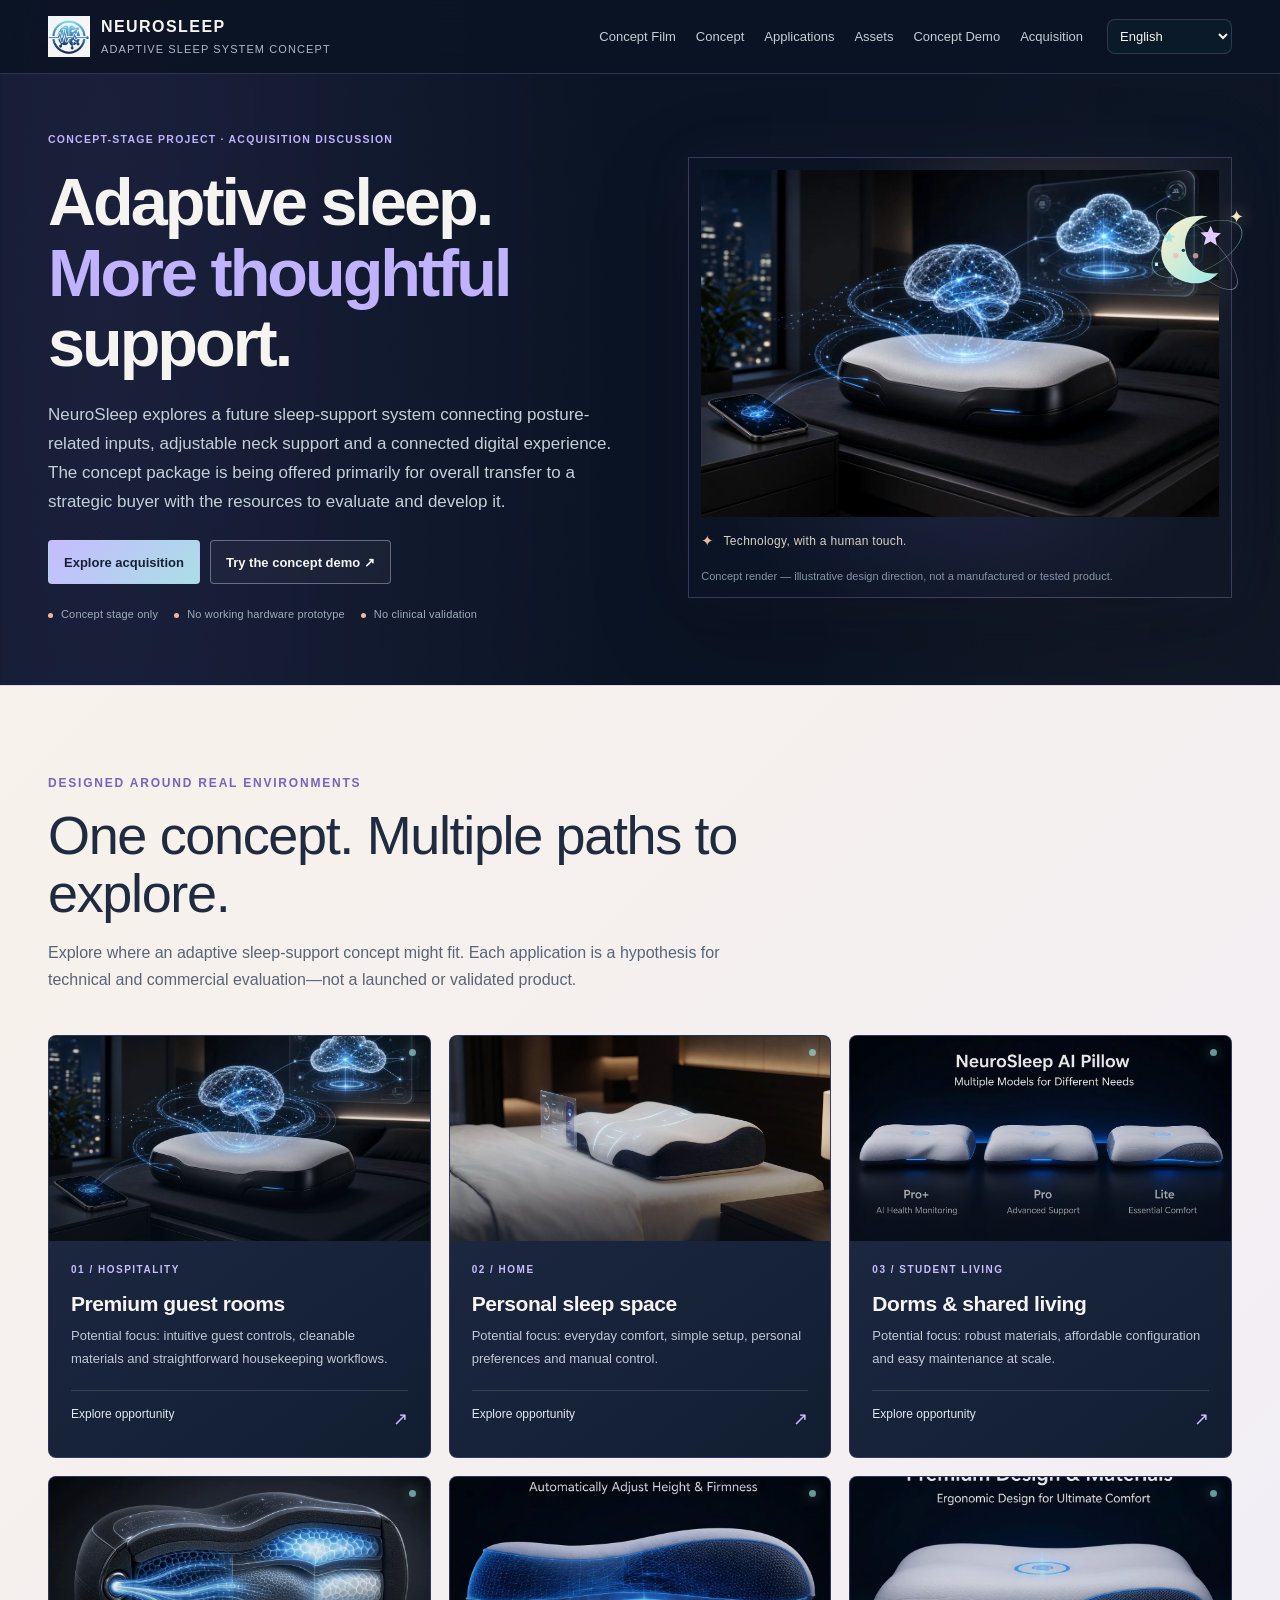
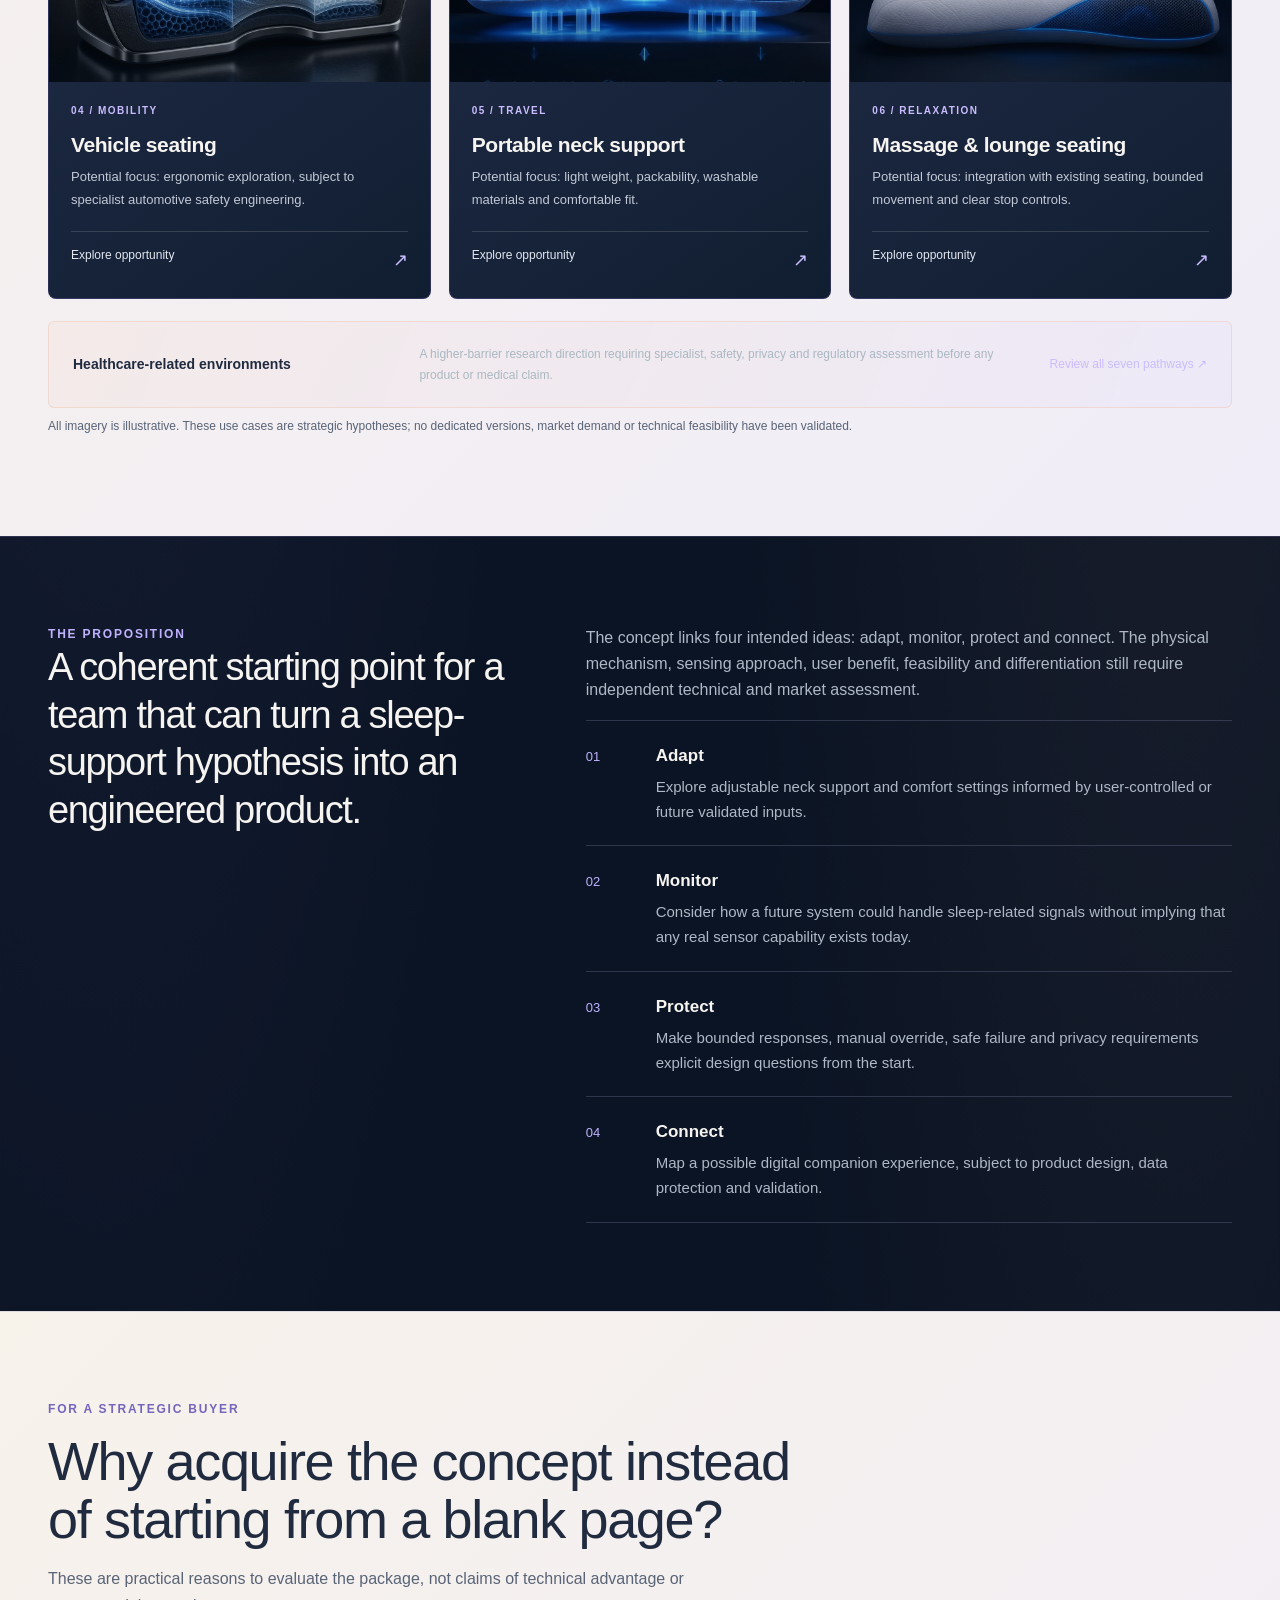
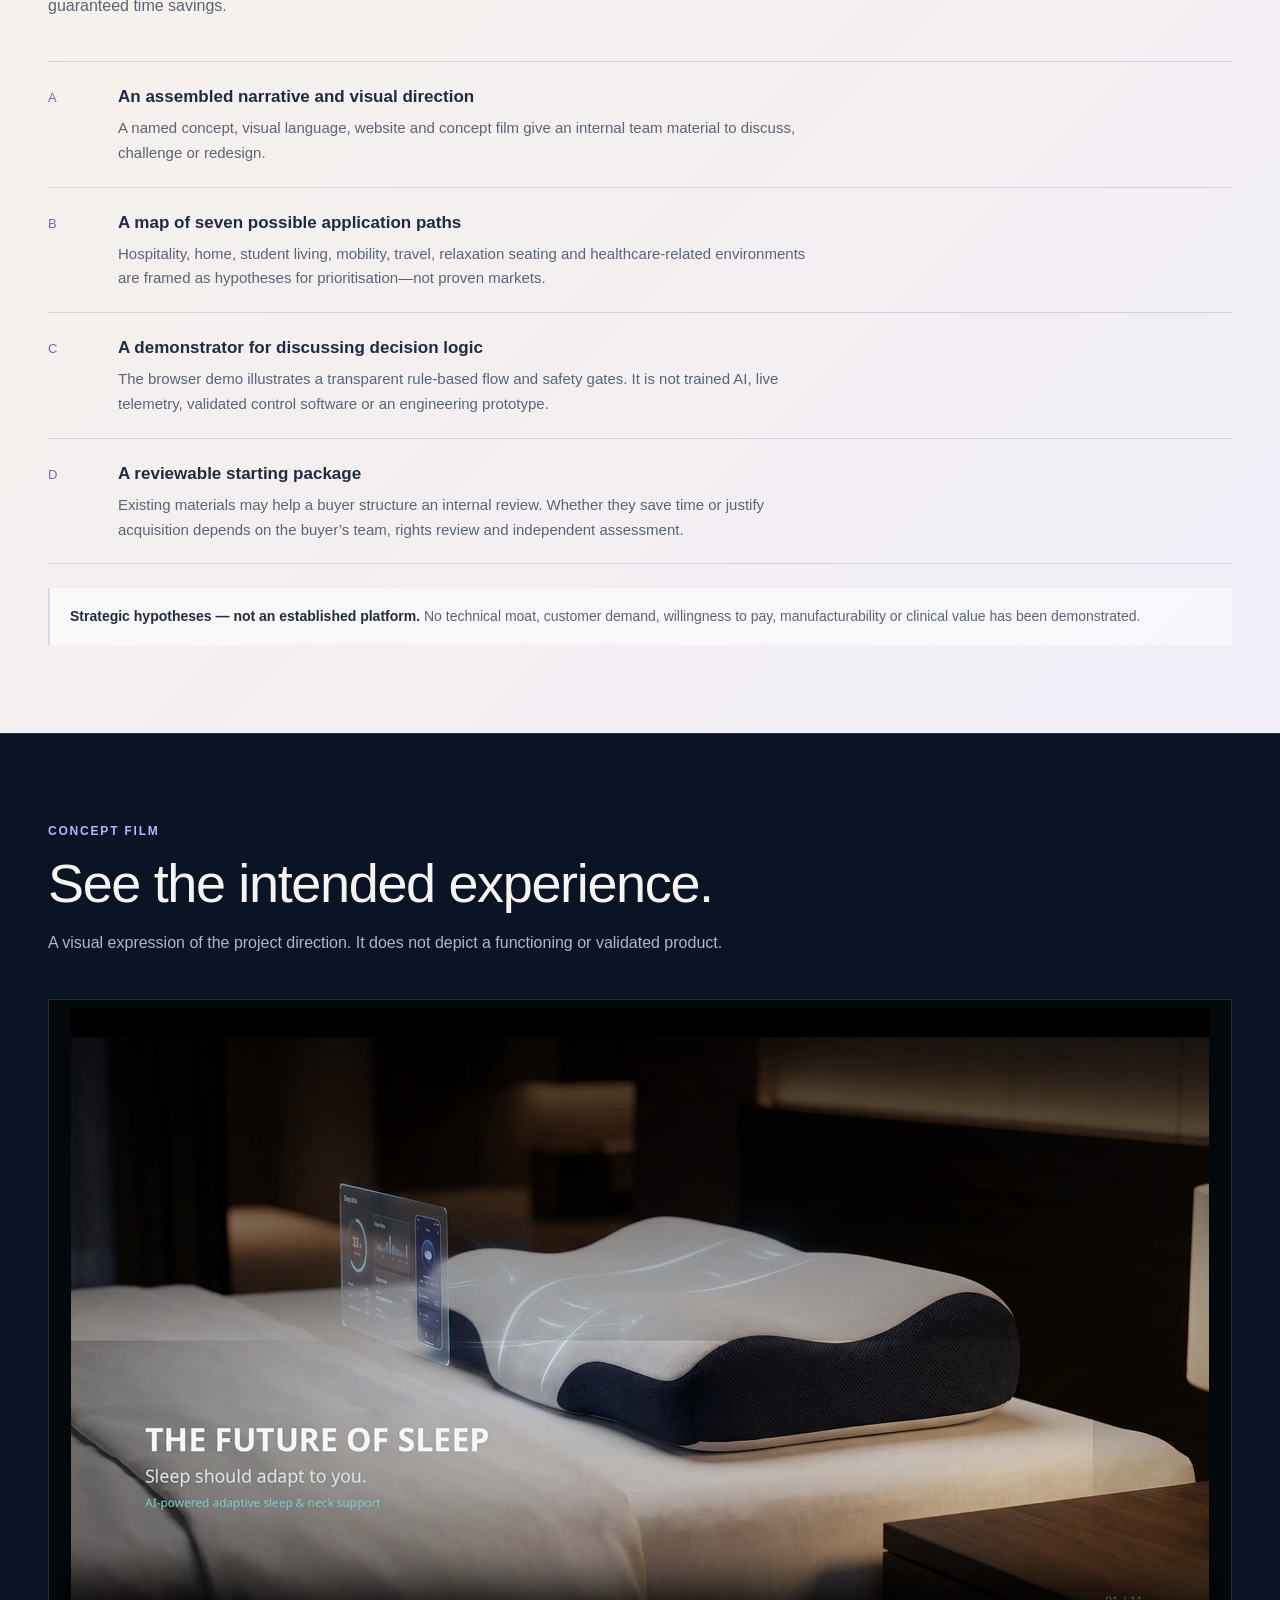
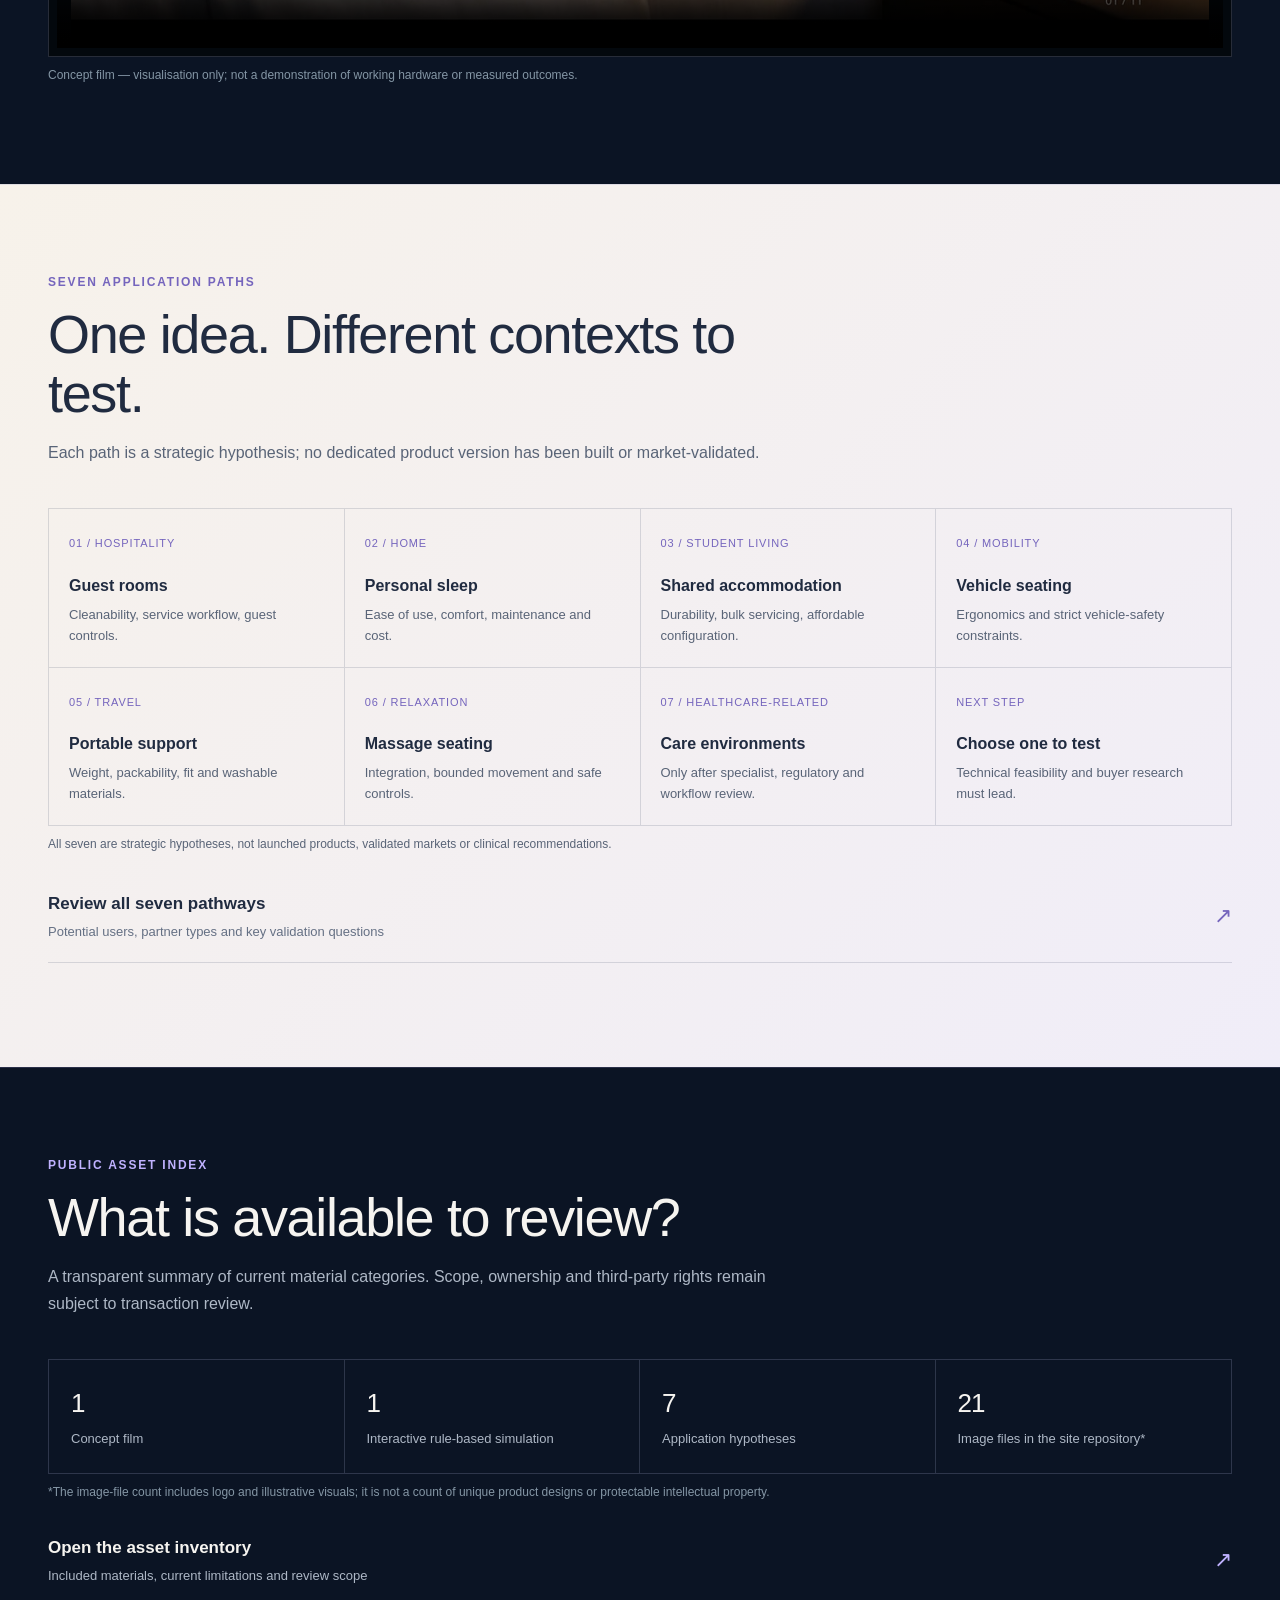
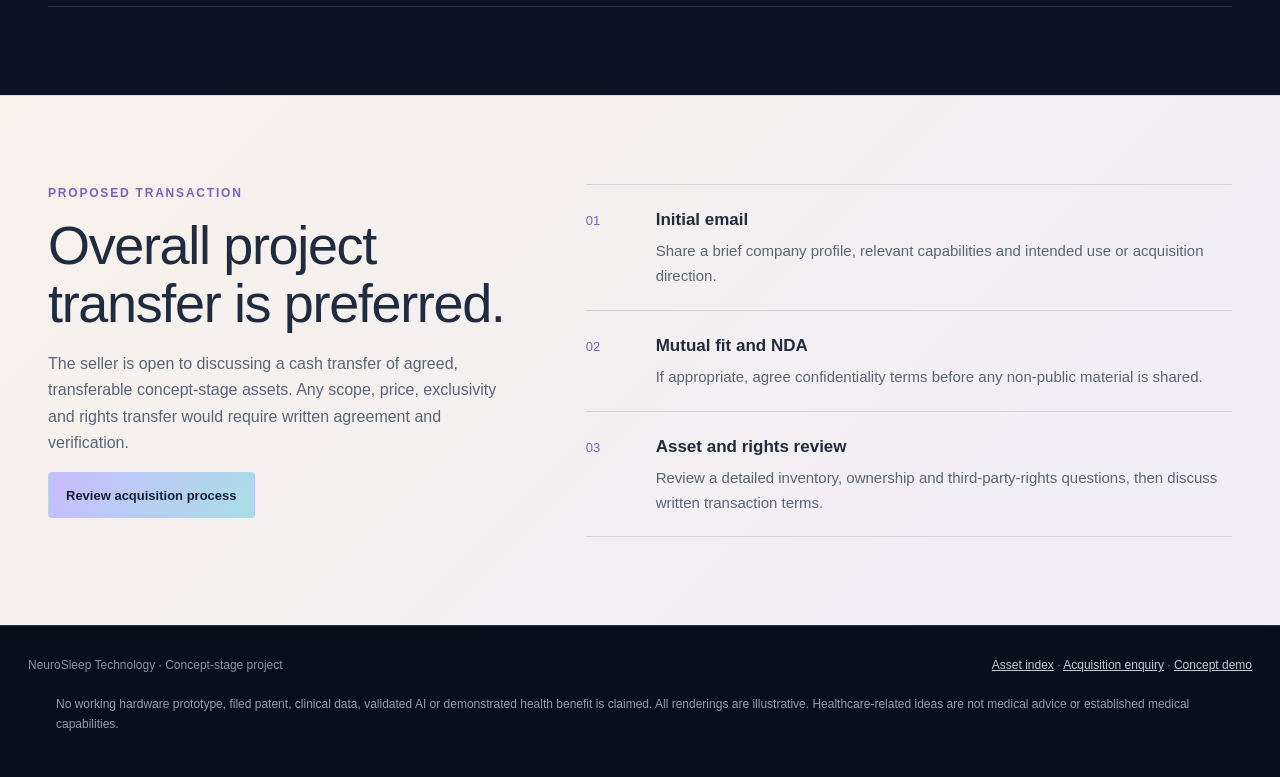
==== commit 996798db: "Bust cache for warm NeuroSleep palette" ====
--- a/index.html
+++ b/index.html
@@ -5,7 +5,7 @@
 <title>NeuroSleep | Concept-stage sleep system & project acquisition</title>
 <meta name="description" content="A concept-stage adaptive sleep-support system exploring posture sensing, adjustable neck support and a connected digital experience. Overall project transfer preferred. No working prototype or clinical validation is claimed.">
 <meta property="og:title" content="NeuroSleep | Concept-stage sleep system & project acquisition"><meta property="og:description" content="Brand, visual concepts, concept film, website, application-pathway map and rule-based simulation prepared for strategic evaluation."><meta property="og:image" content="images/v8/neurosleep-v8-hero.webp">
-<link rel="icon" href="favicon.ico"><link rel="preload" as="image" href="images/v8/neurosleep-v8-hero.webp" fetchpriority="high"><link rel="stylesheet" href="site-v2.css?v=20261017b">
+<link rel="icon" href="favicon.ico"><link rel="preload" as="image" href="images/v8/neurosleep-v8-hero.webp" fetchpriority="high"><link rel="stylesheet" href="site-v2.css?v=20261017-warm">
 </head><body>
 <header class="site-header"><div class="nav-wrap">
 <a class="brand" href="index.html"><img src="images/logo/neurosleep-logo.webp" alt="NeuroSleep logo" decoding="async"><span><strong>NEUROSLEEP</strong><small>Adaptive sleep system concept</small></span></a>
--- a/site-v2.css
+++ b/site-v2.css
@@ -132,3 +132,139 @@
 @media(max-width:800px){.dream-companion{right:-7px;top:4%;width:78px;height:88px}.companion-mascot{width:62px;height:62px}.hero-human-note{font-size:11px}}
 @media(max-width:460px){.dream-companion{right:-2px;top:1%;transform:scale(.8);transform-origin:top right}.hero-human-note{max-width:90%;line-height:1.6}}
 @media(prefers-reduced-motion:reduce){.dream-companion,.companion-mascot,.orbit-one,.orbit-two,.spark-a,.spark-b{animation:none!important}.use-case-card,.use-case-visual img{transition:none!important}}
+
+
+/* 2026-10-17 NeuroSleep warm visual system: keep the midnight-tech identity, add light and human warmth. */
+:root{
+  --bg:#0b1424;
+  --panel:#111f33;
+  --ink:#f6f4f0;
+  --muted:#aeb8c6;
+  --line:rgba(183,190,230,.20);
+  --accent:#c0b2ff;
+  --warm:#f1b99b;
+}
+html{background:var(--bg)}
+body{
+  background:
+    radial-gradient(ellipse at 8% 4%,rgba(139,122,230,.12),transparent 32rem),
+    radial-gradient(ellipse at 92% 25%,rgba(241,185,155,.055),transparent 28rem),
+    var(--bg);
+}
+.site-header{
+  background:rgba(11,20,36,.88);
+  border-bottom-color:rgba(192,178,255,.20);
+}
+.site-nav a:hover,.site-nav a[aria-current=page]{color:#d4caff}
+.eyebrow,.pathway small,.rule-item .num,.application .app-no{color:#c0b2ff}
+.button{
+  background:linear-gradient(135deg,#c7bbff,#a9dfe5);
+  border-color:transparent;color:#172035;
+}
+.button.secondary{background:rgba(255,255,255,.035);color:#f6f4f0;border-color:rgba(226,220,255,.38)}
+.hero-art{
+  border-color:rgba(192,178,255,.24);
+  background:
+    radial-gradient(ellipse at 68% 22%,rgba(241,185,155,.15),transparent 43%),
+    radial-gradient(ellipse at 50% 55%,rgba(139,122,230,.19),rgba(11,20,36,0) 70%);
+  box-shadow:0 28px 90px rgba(0,0,0,.24),0 0 54px rgba(153,137,232,.06);
+}
+.hero-art img{filter:saturate(1.02) contrast(1.02)}
+.section{border-top-color:rgba(192,178,255,.17)}
+.use-cases-section{
+  background:
+    radial-gradient(ellipse at 12% 8%,rgba(192,178,255,.13),transparent 45%),
+    linear-gradient(180deg,rgba(20,31,54,.82),rgba(11,20,36,.1));
+}
+.use-case-card{
+  border-color:rgba(192,178,255,.19);
+  background:linear-gradient(145deg,rgba(29,39,65,.96),rgba(13,24,41,.99));
+}
+.use-case-card:hover{border-color:rgba(192,178,255,.55);box-shadow:0 18px 45px rgba(0,0,0,.2),0 0 28px rgba(192,178,255,.10)}
+.use-case-number,.use-case-link b,.application-note a,.contact-links a{color:#c9bdff}
+.application-note{
+  border-color:rgba(241,185,155,.36);
+  background:linear-gradient(110deg,rgba(241,185,155,.09),rgba(192,178,255,.07));
+}
+.application-note strong{color:#f4d2bf}
+
+/* Alternate dark technical chapters with warm ivory reading surfaces. */
+main>section.section:nth-of-type(even){
+  color:#263247;
+  background:linear-gradient(135deg,#f7f2ea 0%,#f0edf8 100%);
+  border-top-color:rgba(68,72,104,.12);
+}
+main>section.section:nth-of-type(even) .eyebrow,
+main>section.section:nth-of-type(even) .rule-item .num,
+main>section.section:nth-of-type(even) .pathway small,
+main>section.section:nth-of-type(even) .application .app-no,
+main>section.section:nth-of-type(even) .asset-index th,
+main>section.section:nth-of-type(even) .process-step small{
+  color:#7565bd;
+}
+main>section.section:nth-of-type(even) h2,
+main>section.section:nth-of-type(even) h3,
+main>section.section:nth-of-type(even) .large-statement,
+main>section.section:nth-of-type(even) strong{
+  color:#202b40;
+}
+main>section.section:nth-of-type(even) p,
+main>section.section:nth-of-type(even) .section-intro,
+main>section.section:nth-of-type(even) .text-column p,
+main>section.section:nth-of-type(even) .rule-item p,
+main>section.section:nth-of-type(even) .pathway p,
+main>section.section:nth-of-type(even) .asset-band span,
+main>section.section:nth-of-type(even) .asset-index td,
+main>section.section:nth-of-type(even) .process-step p{
+  color:#596477;
+}
+main>section.section:nth-of-type(even) .rule-list,
+main>section.section:nth-of-type(even) .rule-item,
+main>section.section:nth-of-type(even) .pathways,
+main>section.section:nth-of-type(even) .pathway,
+main>section.section:nth-of-type(even) .asset-band,
+main>section.section:nth-of-type(even) .asset-band div,
+main>section.section:nth-of-type(even) .asset-index th,
+main>section.section:nth-of-type(even) .asset-index td,
+main>section.section:nth-of-type(even) .link-row,
+main>section.section:nth-of-type(even) .process-step{
+  border-color:rgba(58,68,94,.17);
+}
+main>section.section:nth-of-type(even) .link-row .arrow{color:#7565bd}
+main>section.section:nth-of-type(even) .link-row small{color:#657084}
+main>section.section:nth-of-type(even) .disclosure,
+main>section.section:nth-of-type(even) .hypothesis{
+  color:#596477;
+  background:rgba(255,255,255,.54);
+  border-color:rgba(117,101,189,.24);
+}
+main>section.section:nth-of-type(even) .contact-panel{
+  background:linear-gradient(135deg,#e5e0f3,#eee8df);
+  border-color:rgba(117,101,189,.22);
+}
+main>section.section:nth-of-type(even) .contact-panel p{color:#596477}
+main>section.section:nth-of-type(even) .contact-links a{color:#6252a7}
+main>section.section:nth-of-type(even) .button{color:#172035}
+main>section.section:nth-of-type(even) .film-frame{background:#111827;border-color:rgba(58,68,94,.17)}
+/* Application cards remain dark on light chapters for depth and consistent contrast. */
+main>section.section:nth-of-type(even) .use-case-card{color:#f6f4f0;background:linear-gradient(145deg,#202b46,#111e31);border-color:rgba(117,101,189,.25)}
+main>section.section:nth-of-type(even) .use-case-card h3{color:#f6f4f0}
+main>section.section:nth-of-type(even) .use-case-card p{color:#c1c9d6}
+main>section.section:nth-of-type(even) .use-case-link{color:#e3e8f0;border-top-color:rgba(255,255,255,.14)}
+main>section.section:nth-of-type(even) .use-case-number{color:#c9bdff}
+.page-hero{
+  background:radial-gradient(ellipse at 88% 18%,rgba(192,178,255,.10),transparent 36rem);
+}
+.page-hero h1{color:#f6f4f0}
+.page-hero p{color:#c0c8d5}
+.site-footer{
+  background:#080f1c;
+  border-top-color:rgba(192,178,255,.20);
+}
+.disclaimer{color:#929db0}
+@media(prefers-reduced-motion:reduce){
+  .use-case-card,.use-case-visual img,.button{transition:none}
+}
+@media(max-width:800px){
+  main>section.section:nth-of-type(even){background:linear-gradient(160deg,#f7f2ea,#f0edf8)}
+}
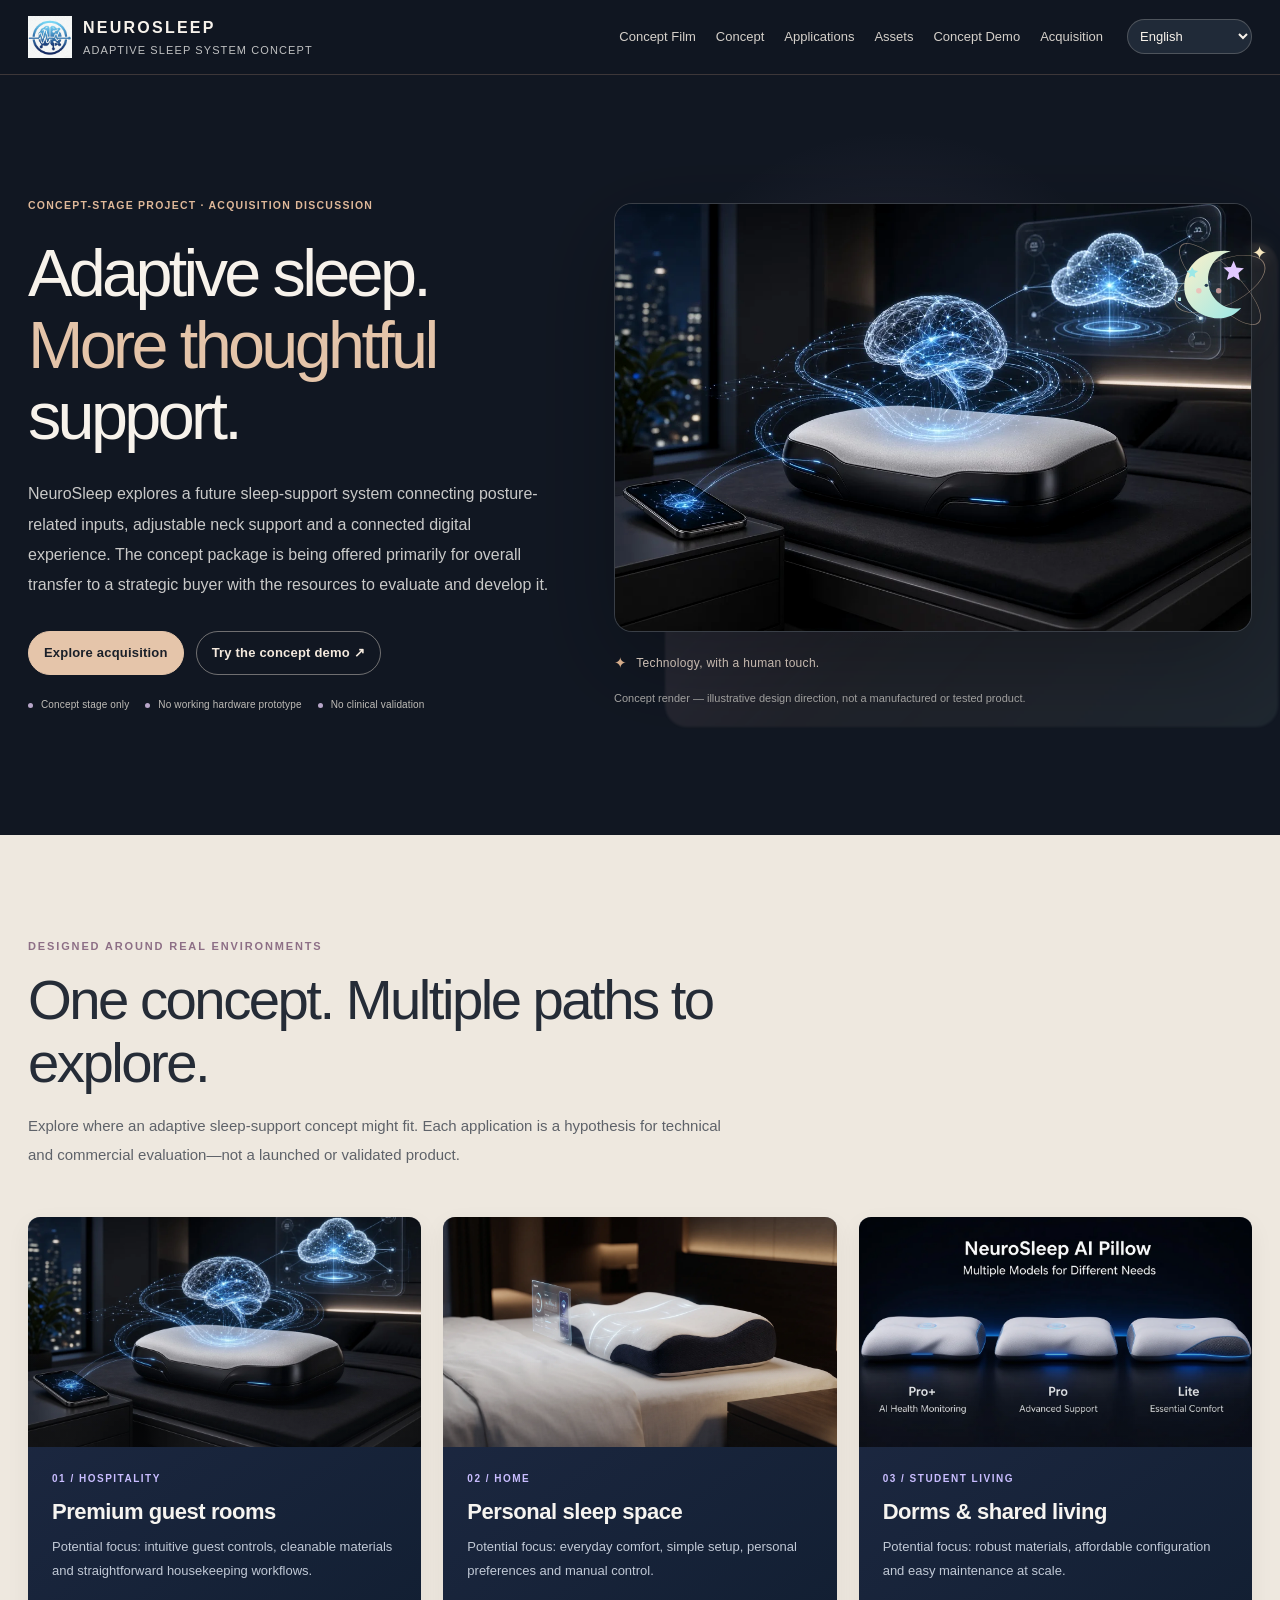
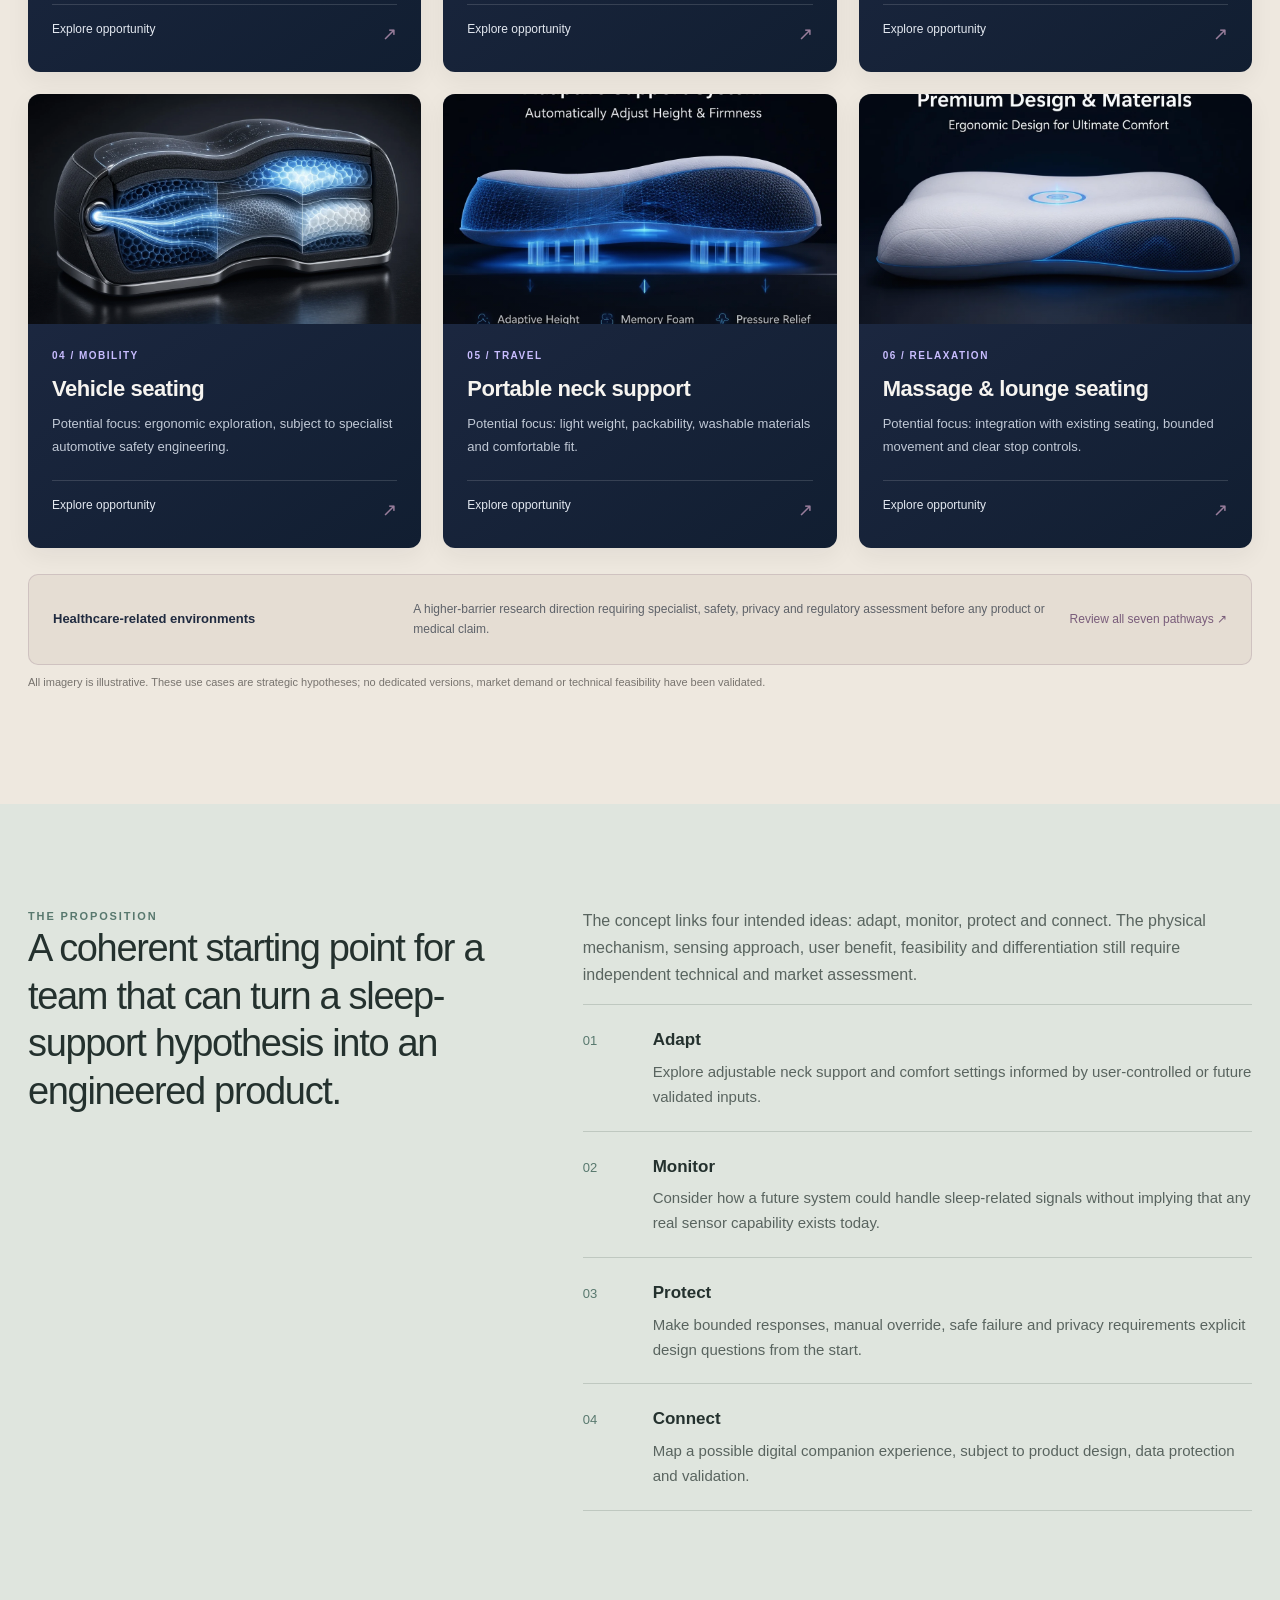
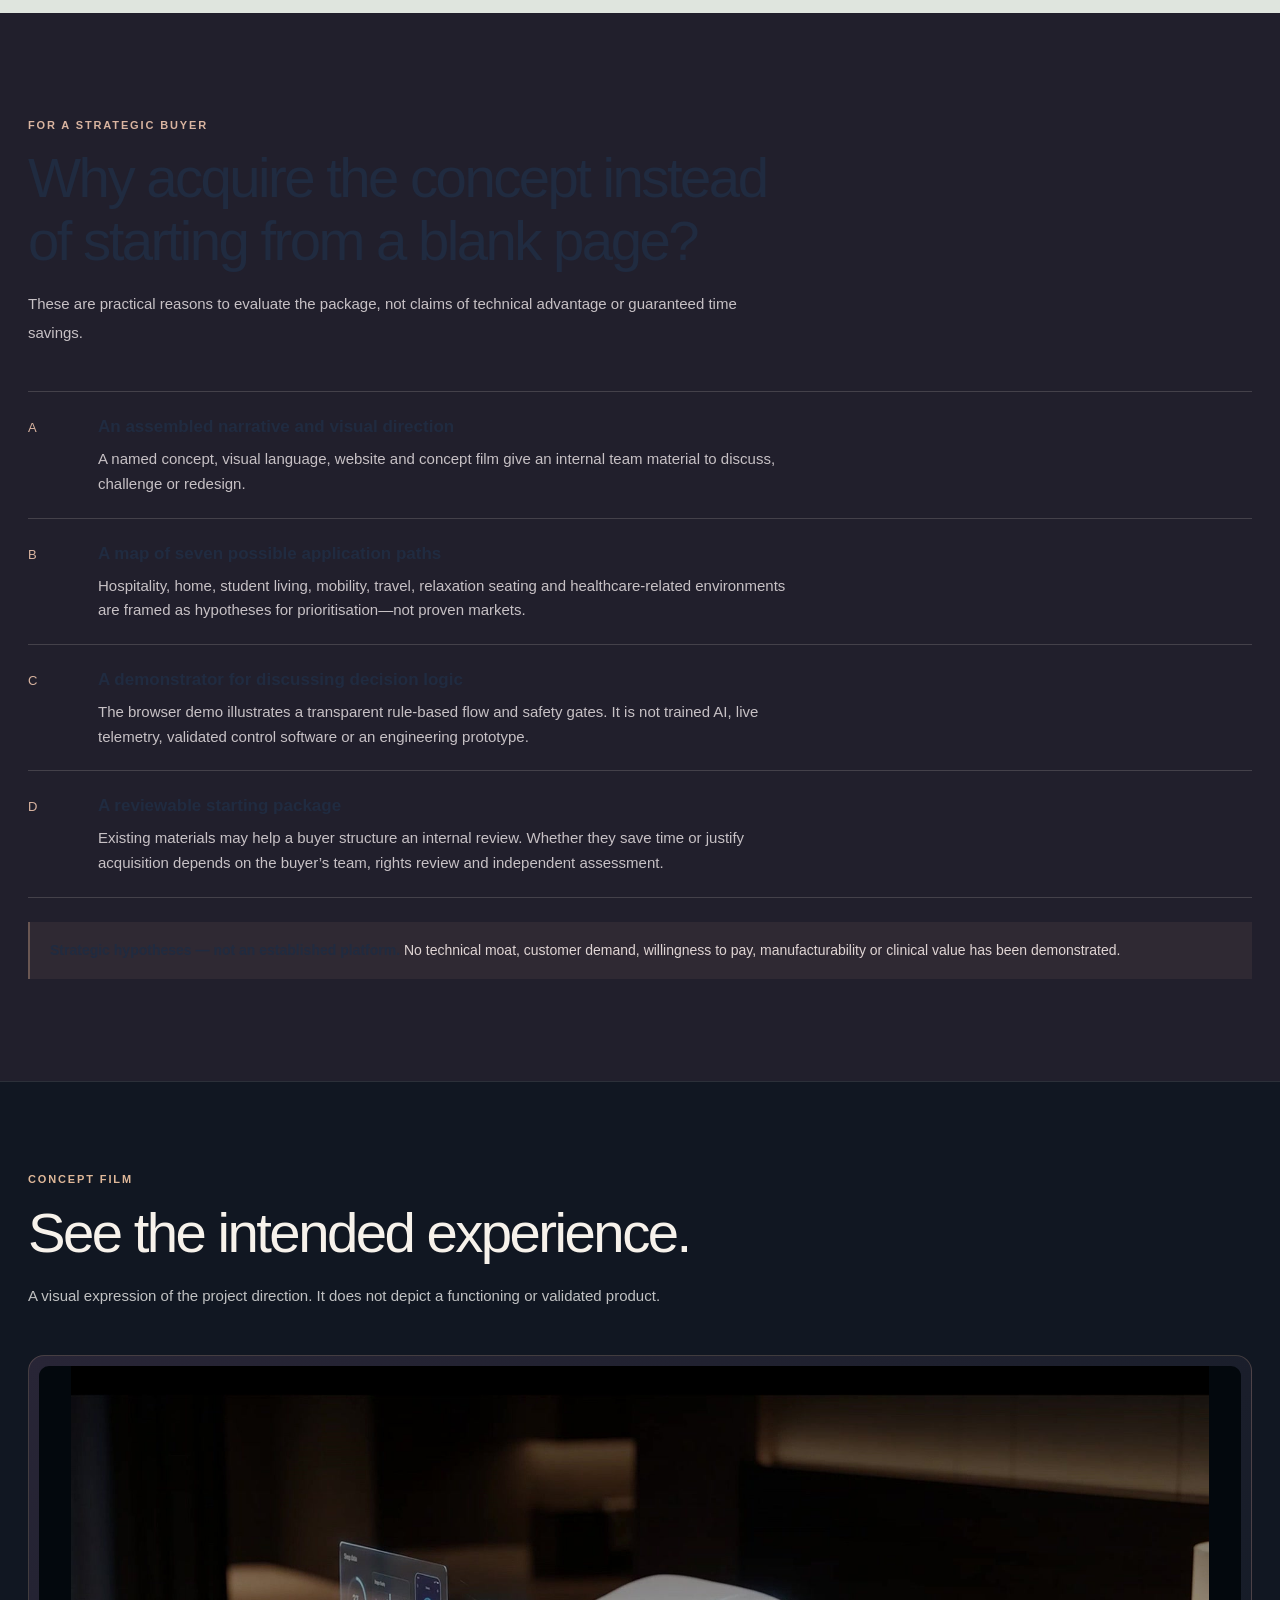
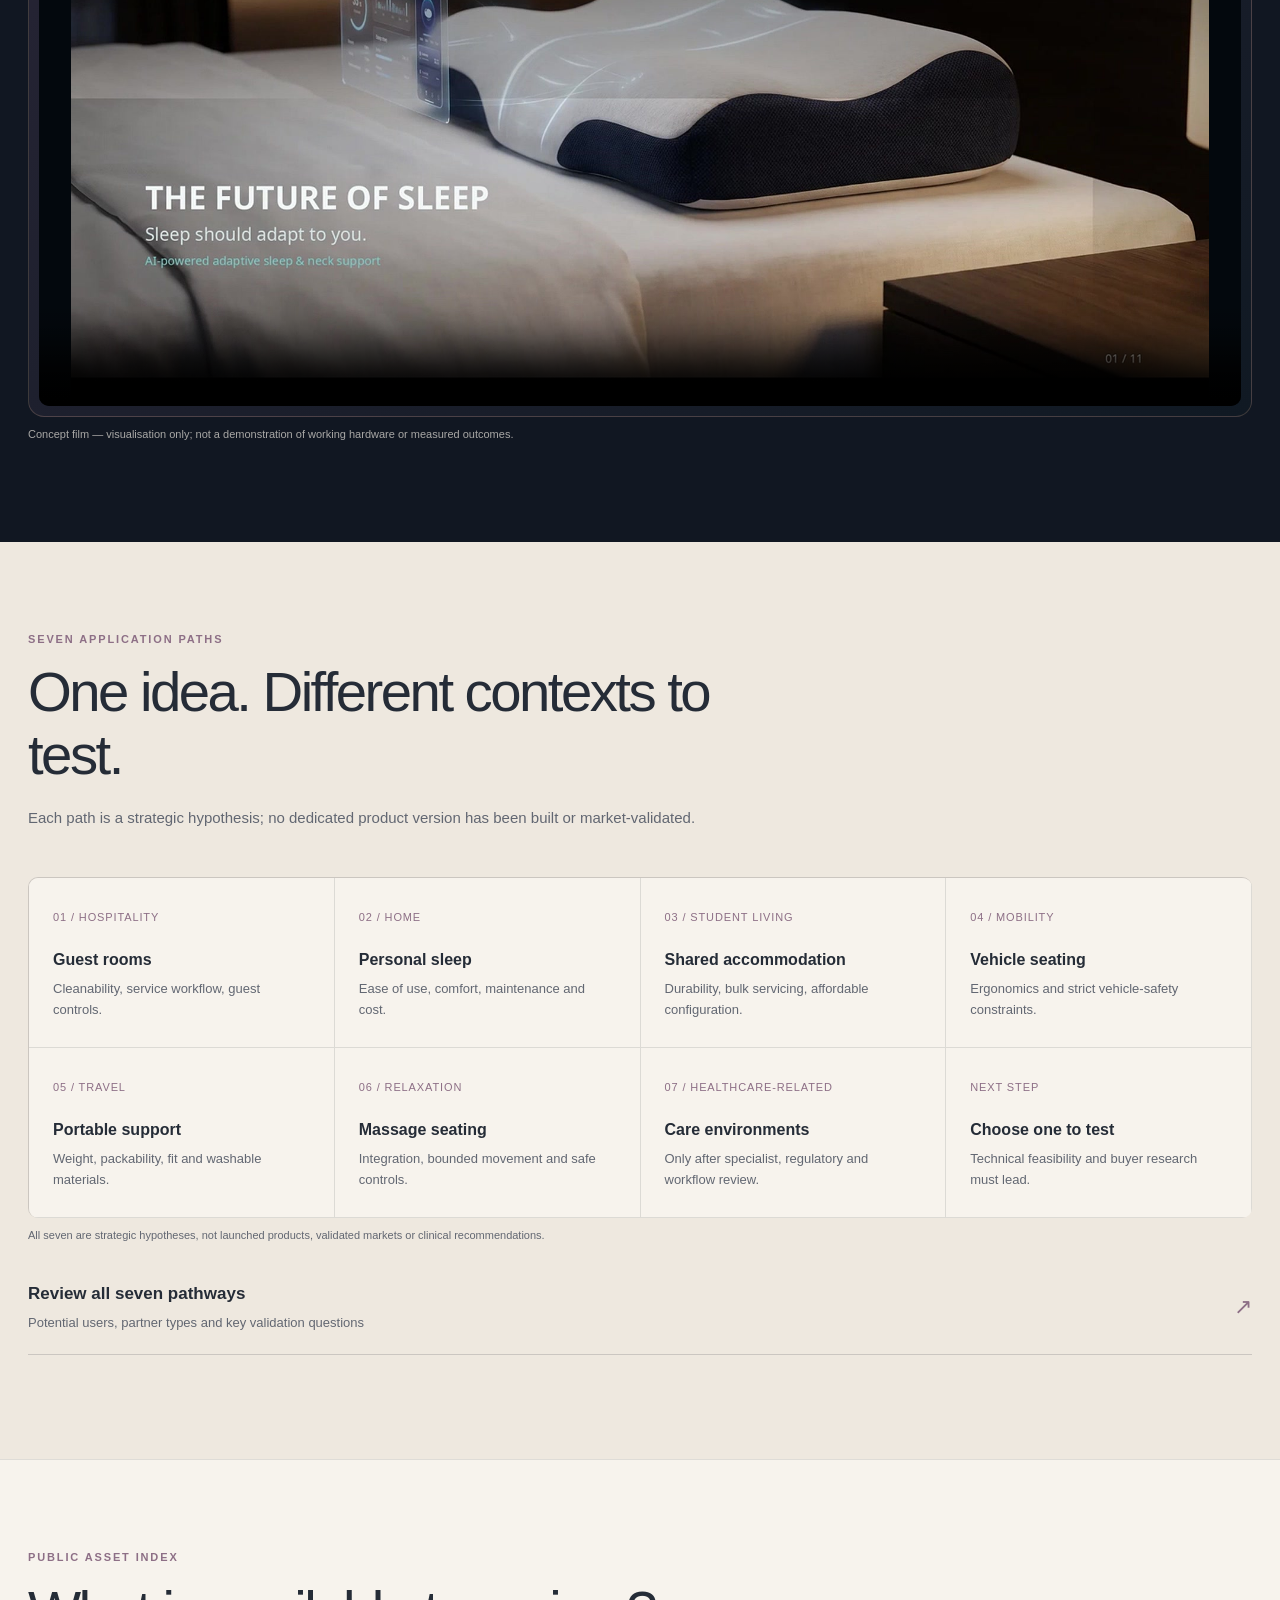
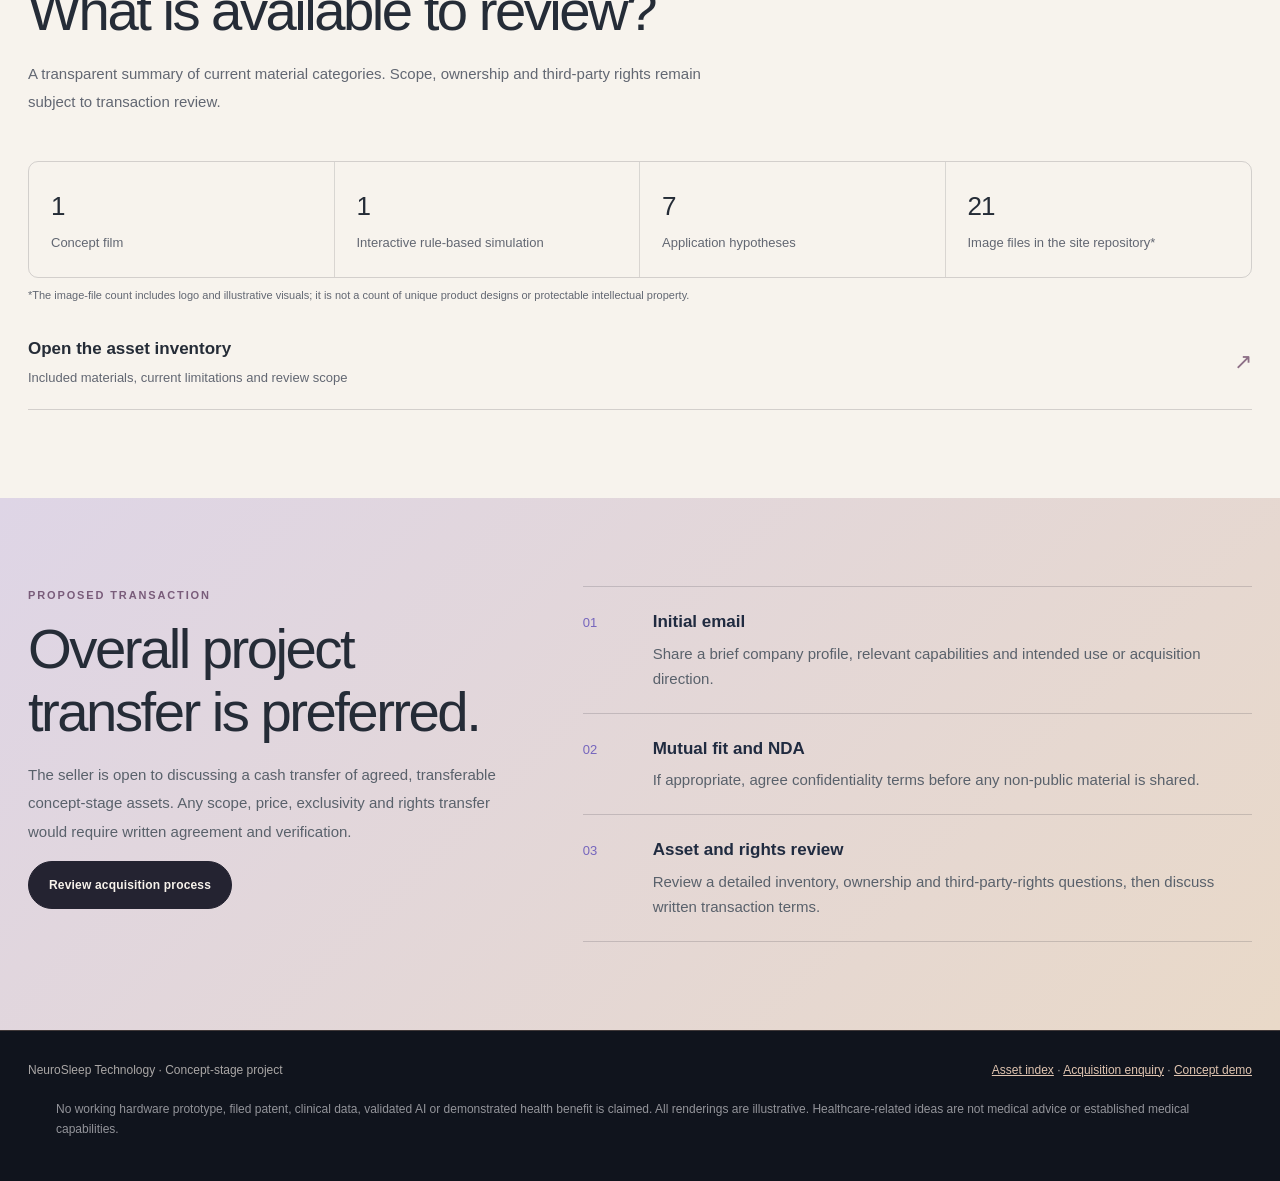
==== commit fda41d27: "Redesign NeuroSleep with editorial sleep-tech visual system" ====
--- a/index.html
+++ b/index.html
@@ -5,7 +5,7 @@
 <title>NeuroSleep | Concept-stage sleep system & project acquisition</title>
 <meta name="description" content="A concept-stage adaptive sleep-support system exploring posture sensing, adjustable neck support and a connected digital experience. Overall project transfer preferred. No working prototype or clinical validation is claimed.">
 <meta property="og:title" content="NeuroSleep | Concept-stage sleep system & project acquisition"><meta property="og:description" content="Brand, visual concepts, concept film, website, application-pathway map and rule-based simulation prepared for strategic evaluation."><meta property="og:image" content="images/v8/neurosleep-v8-hero.webp">
-<link rel="icon" href="favicon.ico"><link rel="preload" as="image" href="images/v8/neurosleep-v8-hero.webp" fetchpriority="high"><link rel="stylesheet" href="site-v2.css?v=20261017-warm">
+<link rel="icon" href="favicon.ico"><link rel="preload" as="image" href="images/v8/neurosleep-v8-hero.webp" fetchpriority="high"><link rel="stylesheet" href="site-v2.css?v=20261017-editorial">
 </head><body>
 <header class="site-header"><div class="nav-wrap">
 <a class="brand" href="index.html"><img src="images/logo/neurosleep-logo.webp" alt="NeuroSleep logo" decoding="async"><span><strong>NEUROSLEEP</strong><small>Adaptive sleep system concept</small></span></a>
--- a/site-v2.css
+++ b/site-v2.css
@@ -268,3 +268,287 @@
 @media(max-width:800px){
   main>section.section:nth-of-type(even){background:linear-gradient(160deg,#f7f2ea,#f0edf8)}
 }
+
+
+/* 2026-10-17 editorial redesign: inspired by premium sleep-tech storytelling, Chinese sleep-scene taxonomy, and modular hardware explanation. This is an original NeuroSleep system, not a copied site. */
+:root{
+  --bg:#111722;
+  --panel:#1b2431;
+  --ink:#f7f2eb;
+  --muted:#c0c1c2;
+  --line:rgba(239,230,216,.18);
+  --accent:#c8b7dc;
+  --warm:#d8ad8d;
+  --max:1280px;
+}
+body{
+  background:#111722;
+  color:#f7f2eb;
+  font-family:Inter,"Helvetica Neue",Arial,"Noto Sans SC","Microsoft YaHei",sans-serif;
+  line-height:1.7;
+}
+.site-header{
+  background:rgba(17,23,34,.92);
+  border-bottom:1px solid rgba(216,173,141,.22);
+  backdrop-filter:blur(18px);
+}
+.brand img{width:44px;height:44px}
+.brand strong{letter-spacing:.14em}
+.site-nav a{color:#d5d0ca;transition:color .2s}
+.site-nav a:hover,.site-nav a[aria-current=page]{color:#e7c4a9}
+.language-control select{background:#202a38;border-color:rgba(239,230,216,.22);border-radius:999px}
+.eyebrow{color:#dfb899;letter-spacing:.17em;font-size:11px}
+.hero{
+  position:relative;
+  min-height:min(760px,calc(100svh - 70px));
+  grid-template-columns:minmax(0,.9fr) minmax(0,1.1fr);
+  gap:clamp(34px,5vw,80px);
+  padding-top:clamp(58px,7vw,100px);
+  padding-bottom:clamp(62px,7vw,100px);
+}
+.hero:before{
+  content:"";
+  position:absolute;
+  width:42vw;height:42vw;max-width:620px;max-height:620px;
+  right:9%;top:6%;
+  border-radius:50%;
+  background:radial-gradient(circle,rgba(168,145,191,.16),rgba(168,145,191,0) 68%);
+  pointer-events:none;
+}
+.hero>div:first-child{position:relative;z-index:1}
+.hero h1{
+  font-size:clamp(42px,5.2vw,76px);
+  line-height:1.08;
+  letter-spacing:-.055em;
+  max-width:660px;
+  margin:24px 0 26px;
+  font-weight:520;
+}
+.hero h1 em{color:#e4c4a9}
+.hero-copy{max-width:550px;color:#c9c9c8;font-size:16px;line-height:1.9}
+.hero-actions{gap:12px;margin-top:30px}
+.button{
+  min-height:48px;padding:12px 20px;border-radius:999px;
+  background:#e5c5aa;color:#1b2029;border:1px solid #e5c5aa;
+  box-shadow:none;font-size:12px;letter-spacing:.015em;
+}
+.button:hover{background:#f0d5bd;box-shadow:0 8px 28px rgba(216,173,141,.15);transform:translateY(-2px)}
+.button.secondary{background:transparent;color:#f4e9dd;border-color:rgba(244,233,221,.42)}
+.button.secondary:hover{background:rgba(244,233,221,.08)}
+.status-line{gap:9px 16px;color:#c0bdb8;font-size:10px}
+.status-line span:before{background:#b8a6c9}
+.hero-art{
+  position:relative;z-index:1;overflow:visible;
+  padding:0;border:0;border-radius:20px;
+  background:transparent;box-shadow:none;
+}
+.hero-art:before{
+  content:"";
+  position:absolute;inset:8% -4% -4% 8%;
+  z-index:-1;border-radius:22px;
+  background:linear-gradient(135deg,rgba(168,145,191,.22),rgba(216,173,141,.08) 55%,rgba(123,151,143,.12));
+  filter:blur(1px);
+}
+.hero-art img{
+  border-radius:18px;
+  border:1px solid rgba(244,233,221,.16);
+  background:#171f2b;
+  box-shadow:0 30px 90px rgba(0,0,0,.26);
+  filter:saturate(.96) contrast(1.02);
+}
+.dream-companion{right:-20px;top:5%;filter:drop-shadow(0 10px 24px rgba(216,173,141,.18))}
+.companion-orbit{border-color:rgba(228,196,169,.52)}
+.hero-human-note{color:#e3d4c8;margin-top:18px}
+.hero-human-note span{color:#e5b995}
+.image-caption{color:#a9a8a6;font-size:11px}
+
+/* Strongly varied chapters: each section has a purpose, not a repetitive light/dark toggle. */
+main>section.section:nth-of-type(2){
+  color:#252c37;
+  background:#eee8df;
+  border-top:0;
+  padding-top:clamp(70px,8vw,112px);
+  padding-bottom:clamp(70px,8vw,112px);
+}
+main>section.section:nth-of-type(2) .eyebrow{color:#8d6f86}
+main>section.section:nth-of-type(2) h2{color:#252c37}
+main>section.section:nth-of-type(2) .section-intro{color:#5e6269}
+main>section.section:nth-of-type(2) .image-caption{color:#77736e}
+.use-cases-section{background:#eee8df}
+.use-cases-section .section-head{max-width:850px;margin-bottom:48px}
+.section-head{margin-bottom:44px}
+.section h2,.page-hero h1{font-size:clamp(34px,4.4vw,58px);line-height:1.12;letter-spacing:-.045em}
+.section-intro{font-size:15px;line-height:1.9}
+.use-case-grid{gap:22px}
+.use-case-card{
+  position:relative;overflow:hidden;display:flex;flex-direction:column;
+  padding:0 0 22px;border:0;border-radius:12px;
+  background:#fbf8f2;color:#252c37;
+  box-shadow:0 8px 24px rgba(39,35,31,.06);
+  transition:transform .28s ease,box-shadow .28s ease;
+}
+.use-case-card:before{display:none}
+.use-case-card:hover{
+  transform:translateY(-6px);
+  border-color:transparent;
+  box-shadow:0 22px 44px rgba(39,35,31,.13);
+}
+.use-case-visual{height:clamp(170px,18vw,240px);background:#d9d5d1}
+.use-case-visual:after{background:linear-gradient(180deg,transparent 58%,rgba(24,28,36,.24))}
+.use-case-visual img{opacity:1;filter:saturate(.9)}
+.use-case-number{margin:23px 24px 0;color:#8d6f86;font-size:10px;letter-spacing:.15em}
+.use-case-card h3{margin:10px 24px 8px;color:#252c37;font-size:22px;line-height:1.35}
+.use-case-card p{margin:0 24px 22px;color:#626772;font-size:13px;line-height:1.8}
+.use-case-link{margin:auto 24px 0;padding-top:14px;color:#424956;border-top:1px solid rgba(44,48,57,.14)}
+.use-case-link b{color:#987d9b}
+.application-note{
+  grid-template-columns:.8fr 1.5fr auto;gap:22px;
+  margin-top:26px;padding:24px;border:1px solid rgba(141,111,134,.25);
+  border-radius:10px;background:#e5ddd3;
+}
+.application-note strong{color:#443847;font-size:13px}
+.application-note span{color:#5e6269}
+.application-note a{color:#795c7a}
+main>section.section:nth-of-type(3){
+  color:#24312e;background:#dfe5de;border-top:0;
+  padding-top:clamp(76px,8vw,116px);padding-bottom:clamp(76px,8vw,116px);
+}
+main>section.section:nth-of-type(3) .eyebrow,
+main>section.section:nth-of-type(3) .rule-item .num{color:#58786e}
+main>section.section:nth-of-type(3) h2,
+main>section.section:nth-of-type(3) h3,
+main>section.section:nth-of-type(3) .large-statement,
+main>section.section:nth-of-type(3) strong{color:#24312e}
+main>section.section:nth-of-type(3) p,
+main>section.section:nth-of-type(3) .text-column p{color:#59645f}
+main>section.section:nth-of-type(3) .rule-list,
+main>section.section:nth-of-type(3) .rule-item{border-color:rgba(44,69,59,.18)}
+main>section.section:nth-of-type(3) .hypothesis{color:#4f5d56;background:rgba(255,255,255,.34);border-color:rgba(88,120,110,.32)}
+main>section.section:nth-of-type(4){
+  background:#211f2c;color:#f5efe7;border-top:0;
+  padding-top:clamp(76px,8vw,116px);padding-bottom:clamp(76px,8vw,116px);
+}
+main>section.section:nth-of-type(4) .eyebrow,
+main>section.section:nth-of-type(4) .rule-item .num{color:#d9b4a0}
+main>section.section:nth-of-type(4) .section-intro,
+main>section.section:nth-of-type(4) .rule-item p{color:#c7c1c5}
+main>section.section:nth-of-type(4) .rule-list,
+main>section.section:nth-of-type(4) .rule-item{border-color:rgba(239,230,216,.17)}
+main>section.section:nth-of-type(4) .hypothesis{color:#e0d5d4;background:rgba(216,173,141,.07);border-color:rgba(216,173,141,.35)}
+main>section.section:nth-of-type(5){
+  background:#111722;color:#f7f2eb;border-top:1px solid rgba(239,230,216,.12)
+}
+main>section.section:nth-of-type(5) .film-frame{
+  padding:10px;border:1px solid rgba(216,173,141,.22);border-radius:16px;
+  background:linear-gradient(145deg,#282536,#101923);
+}
+main>section.section:nth-of-type(5) .film-frame video{border-radius:10px}
+main>section.section:nth-of-type(6){
+  background:#eee8df;color:#252c37;border-top:0;
+}
+main>section.section:nth-of-type(6) .eyebrow{color:#8d6f86}
+main>section.section:nth-of-type(6) h2{color:#252c37}
+main>section.section:nth-of-type(6) .section-intro,
+main>section.section:nth-of-type(6) .image-caption{color:#626772}
+main>section.section:nth-of-type(6) .pathways{border-color:rgba(44,48,57,.18);border-radius:10px;overflow:hidden}
+main>section.section:nth-of-type(6) .pathway{background:#f7f3ed;border-color:rgba(44,48,57,.13);min-height:170px;padding:24px}
+main>section.section:nth-of-type(6) .pathway small{color:#8d6f86}
+main>section.section:nth-of-type(6) .pathway h3{color:#252c37}
+main>section.section:nth-of-type(6) .pathway p{color:#626772}
+main>section.section:nth-of-type(6) .link-row{border-color:rgba(44,48,57,.18)}
+main>section.section:nth-of-type(6) .link-row strong{color:#252c37}
+main>section.section:nth-of-type(6) .link-row small{color:#626772}
+main>section.section:nth-of-type(6) .link-row .arrow{color:#8d6f86}
+main>section.section:nth-of-type(7){
+  background:#f7f3ed;color:#252c37;border-top:1px solid rgba(44,48,57,.12)
+}
+main>section.section:nth-of-type(7) .eyebrow{color:#8d6f86}
+main>section.section:nth-of-type(7) h2{color:#252c37}
+main>section.section:nth-of-type(7) .section-intro,
+main>section.section:nth-of-type(7) .image-caption{color:#626772}
+main>section.section:nth-of-type(7) .asset-band{border-color:rgba(44,48,57,.18);border-radius:10px;overflow:hidden}
+main>section.section:nth-of-type(7) .asset-band div{border-color:rgba(44,48,57,.15)}
+main>section.section:nth-of-type(7) .asset-band strong{color:#252c37}
+main>section.section:nth-of-type(7) .asset-band span{color:#626772}
+main>section.section:nth-of-type(7) .link-row{border-color:rgba(44,48,57,.18)}
+main>section.section:nth-of-type(7) .link-row strong{color:#252c37}
+main>section.section:nth-of-type(7) .link-row small{color:#626772}
+main>section.section:nth-of-type(7) .link-row .arrow{color:#8d6f86}
+main>section.section:nth-of-type(8){
+  background:linear-gradient(135deg,#ded5e6,#e9d9c8);
+  color:#252c37;border-top:0;
+}
+main>section.section:nth-of-type(8) .eyebrow{color:#795c7a}
+main>section.section:nth-of-type(8) h2{color:#252c37}
+main>section.section:nth-of-type(8) .section-intro{color:#59616b}
+main>section.section:nth-of-type(8) .rule-list,
+main>section.section:nth-of-type(8) .rule-item{border-color:rgba(44,48,57,.18)}
+main>section.section:nth-of-type(8) .rule-item p{color:#59616b}
+main>section.section:nth-of-type(8) .button{background:#242331;border-color:#242331;color:#f7f2eb}
+main>section.section:nth-of-type(8) .button:hover{background:#3b3547}
+
+/* Subpages use editorial cover pages, soft geometric fields and readable warm-white content surfaces. */
+.page-hero{
+  position:relative;overflow:hidden;
+  padding:clamp(70px,9vw,120px) 28px clamp(54px,6vw,82px);
+  background:
+    radial-gradient(ellipse at 85% 20%,rgba(168,145,191,.22),transparent 34rem),
+    linear-gradient(125deg,#171b2a,#202331 65%,#302a35);
+  border-bottom:1px solid rgba(216,173,141,.24);
+}
+.page-hero:after{
+  content:"";position:absolute;width:32vw;height:32vw;right:-9vw;bottom:-18vw;border-radius:50%;
+  border:1px solid rgba(216,173,141,.22);box-shadow:0 0 0 28px rgba(216,173,141,.025),0 0 0 56px rgba(168,145,191,.035);
+  pointer-events:none;
+}
+.page-hero h1{color:#f7f2eb;max-width:900px}
+.page-hero p{color:#cbc5c6;line-height:1.9}
+.page-layout{gap:clamp(32px,5vw,72px)}
+.page-layout img{border-radius:14px;box-shadow:0 16px 50px rgba(0,0,0,.16)}
+.application-list{border-top-color:rgba(239,230,216,.18)}
+.application{padding:30px 0;border-bottom-color:rgba(239,230,216,.18)}
+.application .app-no{color:#d9b4a0}
+.application h3{font-size:22px}
+.application p{color:#d0cbd0}
+.application .buyer-types{color:#dfb899}
+.asset-index{border:1px solid rgba(239,230,216,.16);border-radius:10px;overflow:hidden}
+.asset-index th{background:#252535;color:#e2bfa8}
+.asset-index td{color:#e2ddd9}
+.asset-index tr:nth-child(even) td{background:rgba(255,255,255,.025)}
+.process-step{border-top-color:#d9b4a0}
+.process-step small{color:#dfb899}
+.contact-panel{border-radius:12px;background:linear-gradient(135deg,#242334,#1c2932);border-color:rgba(216,173,141,.23)}
+.contact-links a{color:#e2bfa8}
+.site-footer{background:#10141d;border-top-color:rgba(216,173,141,.24);color:#aaa7a6}
+.site-footer a{color:#e0c5b1}
+.disclaimer{color:#93949a}
+
+@media(max-width:900px){
+  .hero{grid-template-columns:1fr;min-height:0;gap:34px;padding-top:54px;padding-bottom:60px}
+  .hero>div:first-child{max-width:720px}
+  .hero-art{max-width:760px;width:100%;margin:0 auto}
+  .hero-art img{max-height:none}
+  .use-case-grid{grid-template-columns:repeat(2,minmax(0,1fr))}
+  .application-note{grid-template-columns:1fr;gap:10px}
+  main>section.section:nth-of-type(6) .pathway{padding:18px;min-height:150px}
+}
+@media(max-width:560px){
+  .hero{padding-top:36px;padding-bottom:44px;gap:28px}
+  .hero h1{font-size:clamp(36px,10vw,48px);line-height:1.14}
+  .hero-copy{font-size:15px;line-height:1.85}
+  .hero-actions{flex-direction:column;align-items:stretch}
+  .hero-actions .button{width:100%}
+  .hero-art:before{inset:5% -2% -2% 5%}
+  .use-case-grid{grid-template-columns:1fr;gap:16px}
+  .use-case-visual{height:230px}
+  .use-case-card h3{font-size:21px}
+  .application-note{padding:20px}
+  main>section.section:nth-of-type(6) .pathways{grid-template-columns:1fr 1fr}
+  main>section.section:nth-of-type(6) .pathway{padding:14px;min-height:150px}
+  .page-hero{padding:54px 20px 42px}
+  .page-layout{grid-template-columns:1fr;gap:28px}
+}
+@media(prefers-reduced-motion:reduce){
+  .dream-companion,.companion-mascot,.orbit-one,.orbit-two,.spark-a,.spark-b{animation:none!important}
+  .use-case-card,.use-case-visual img,.button{transition:none!important}
+}
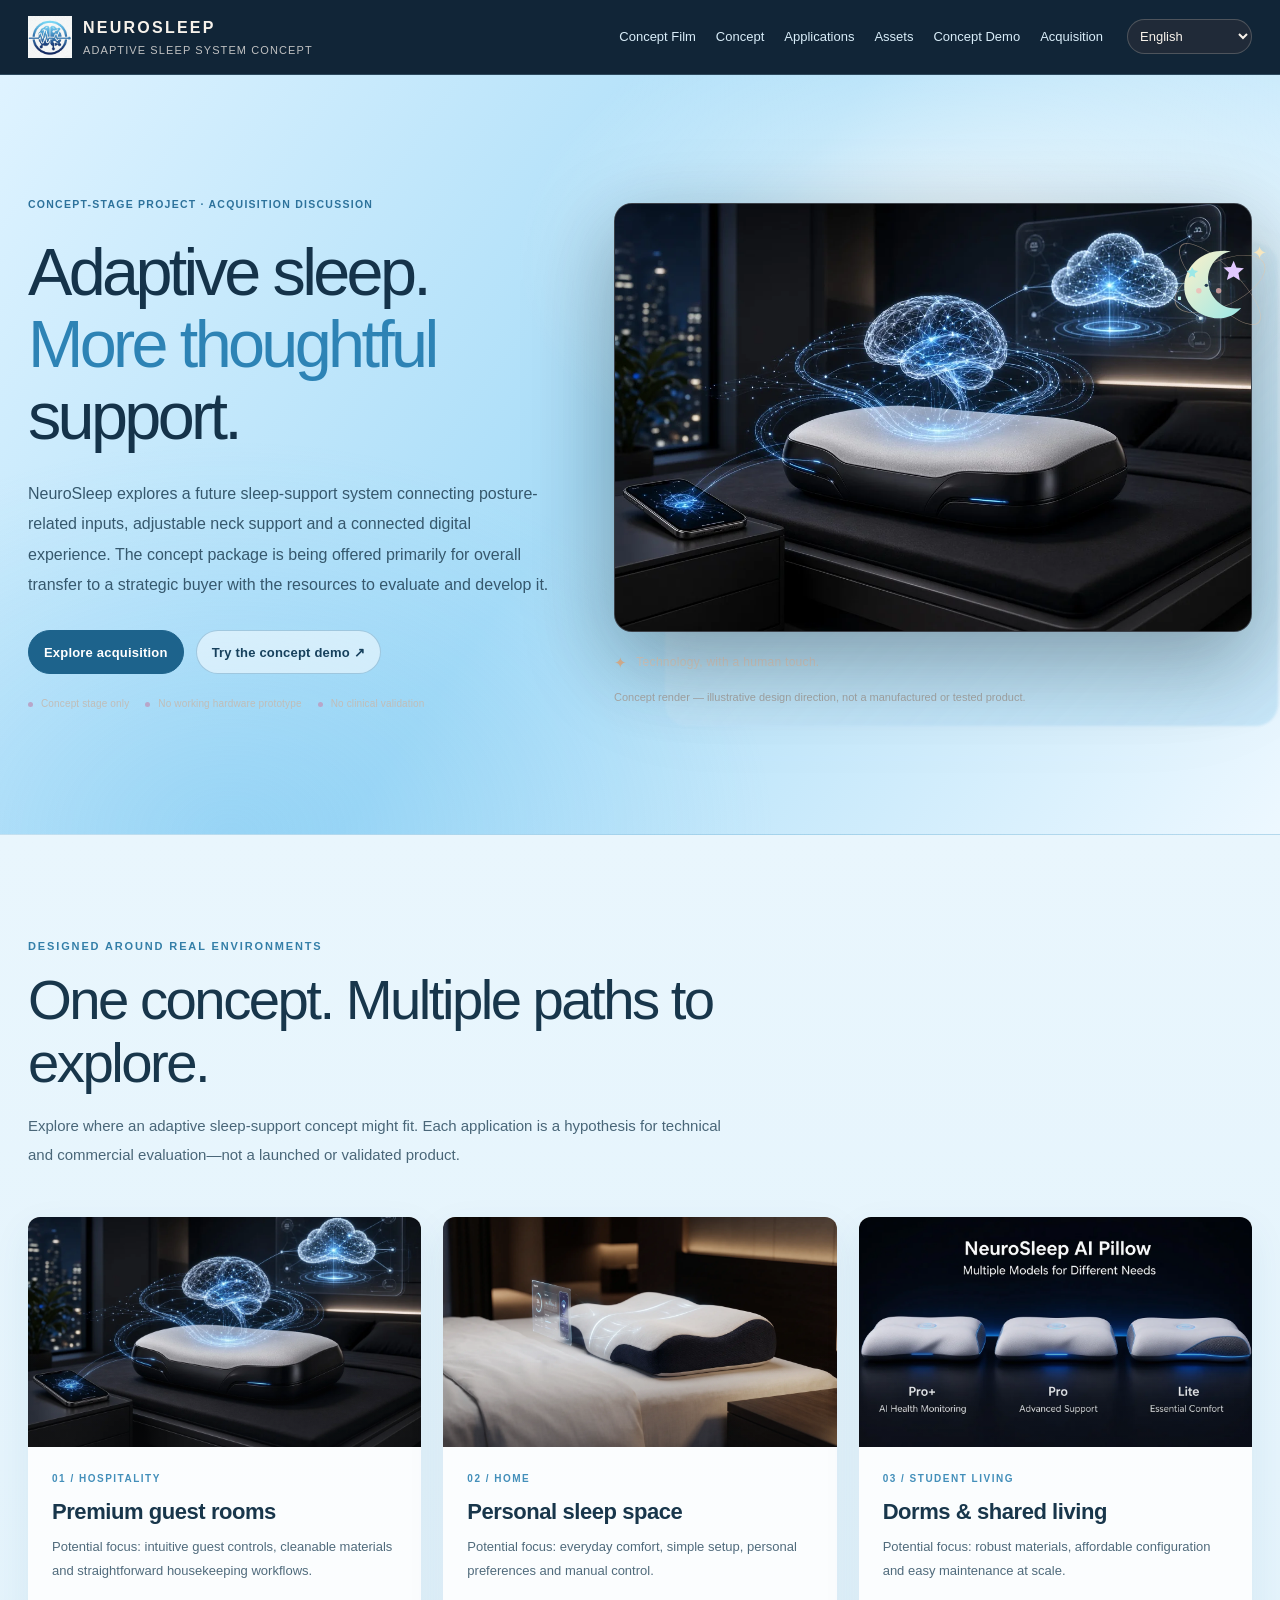
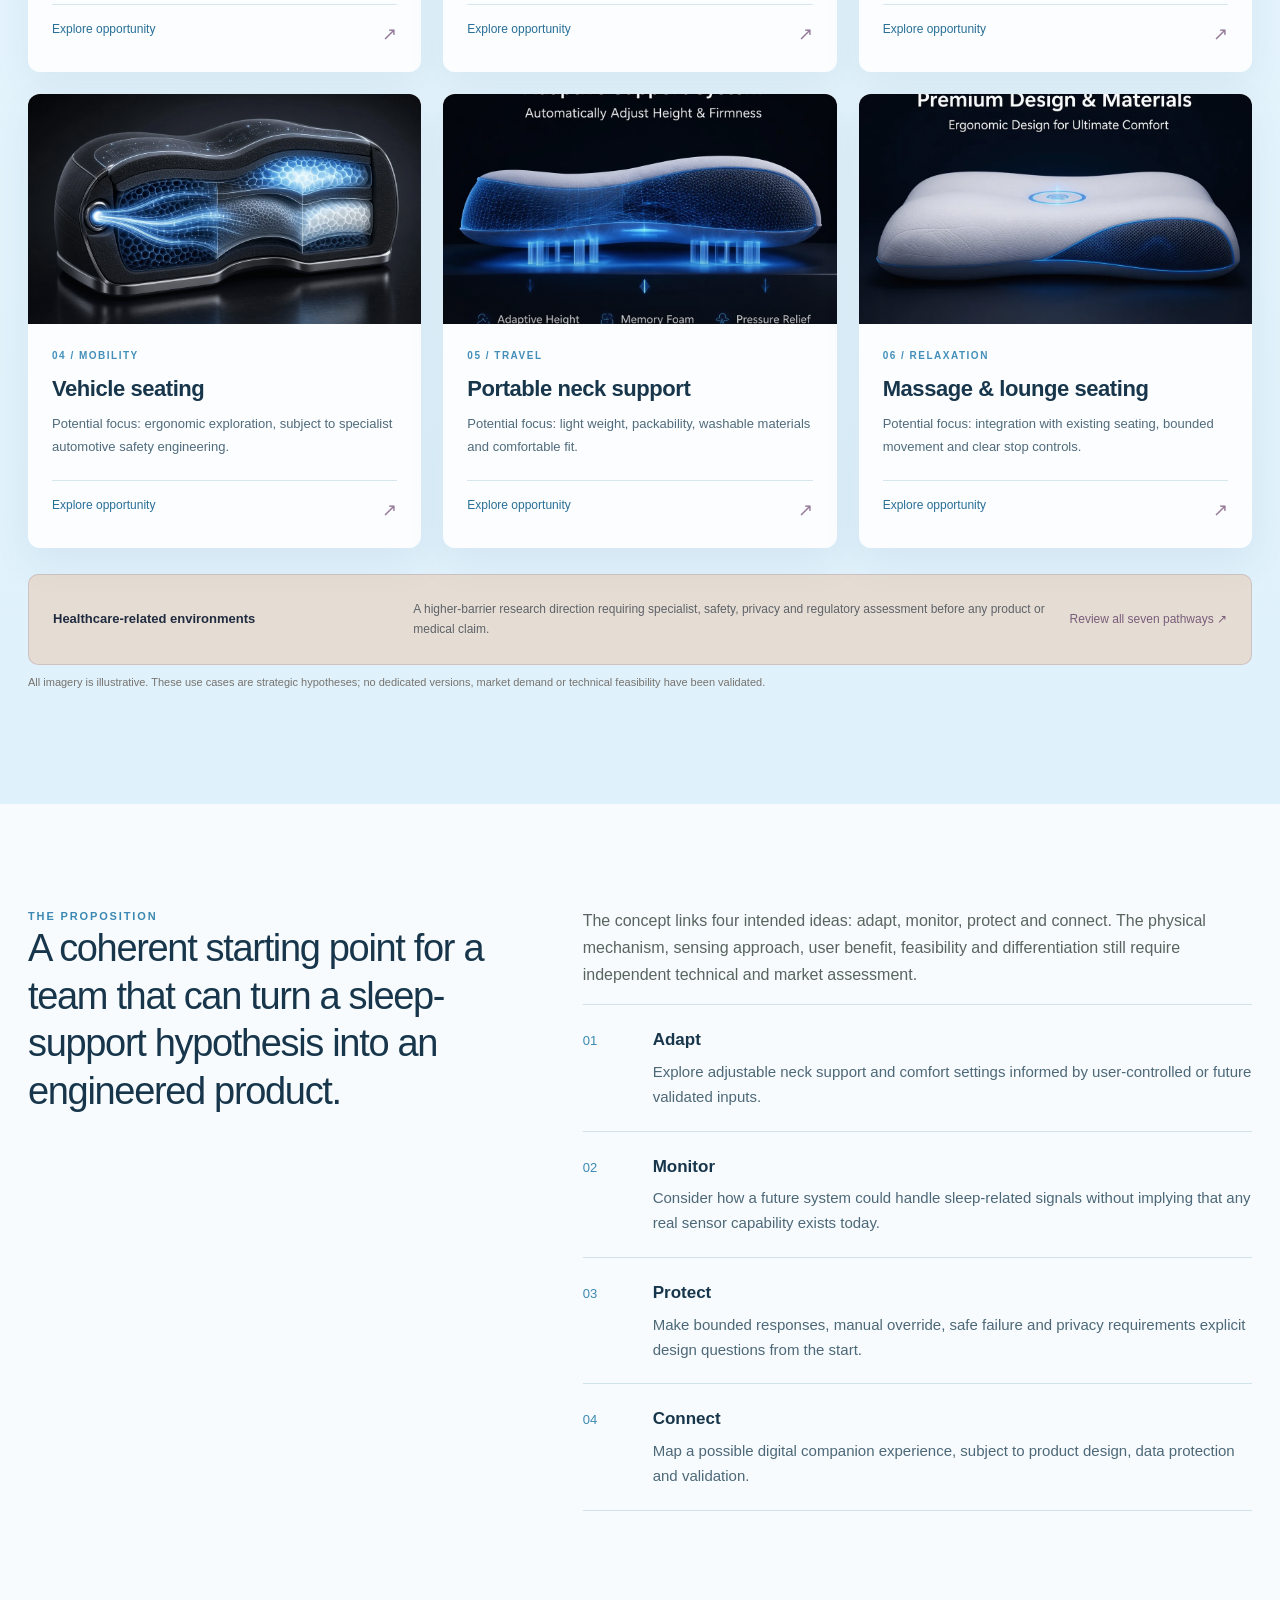
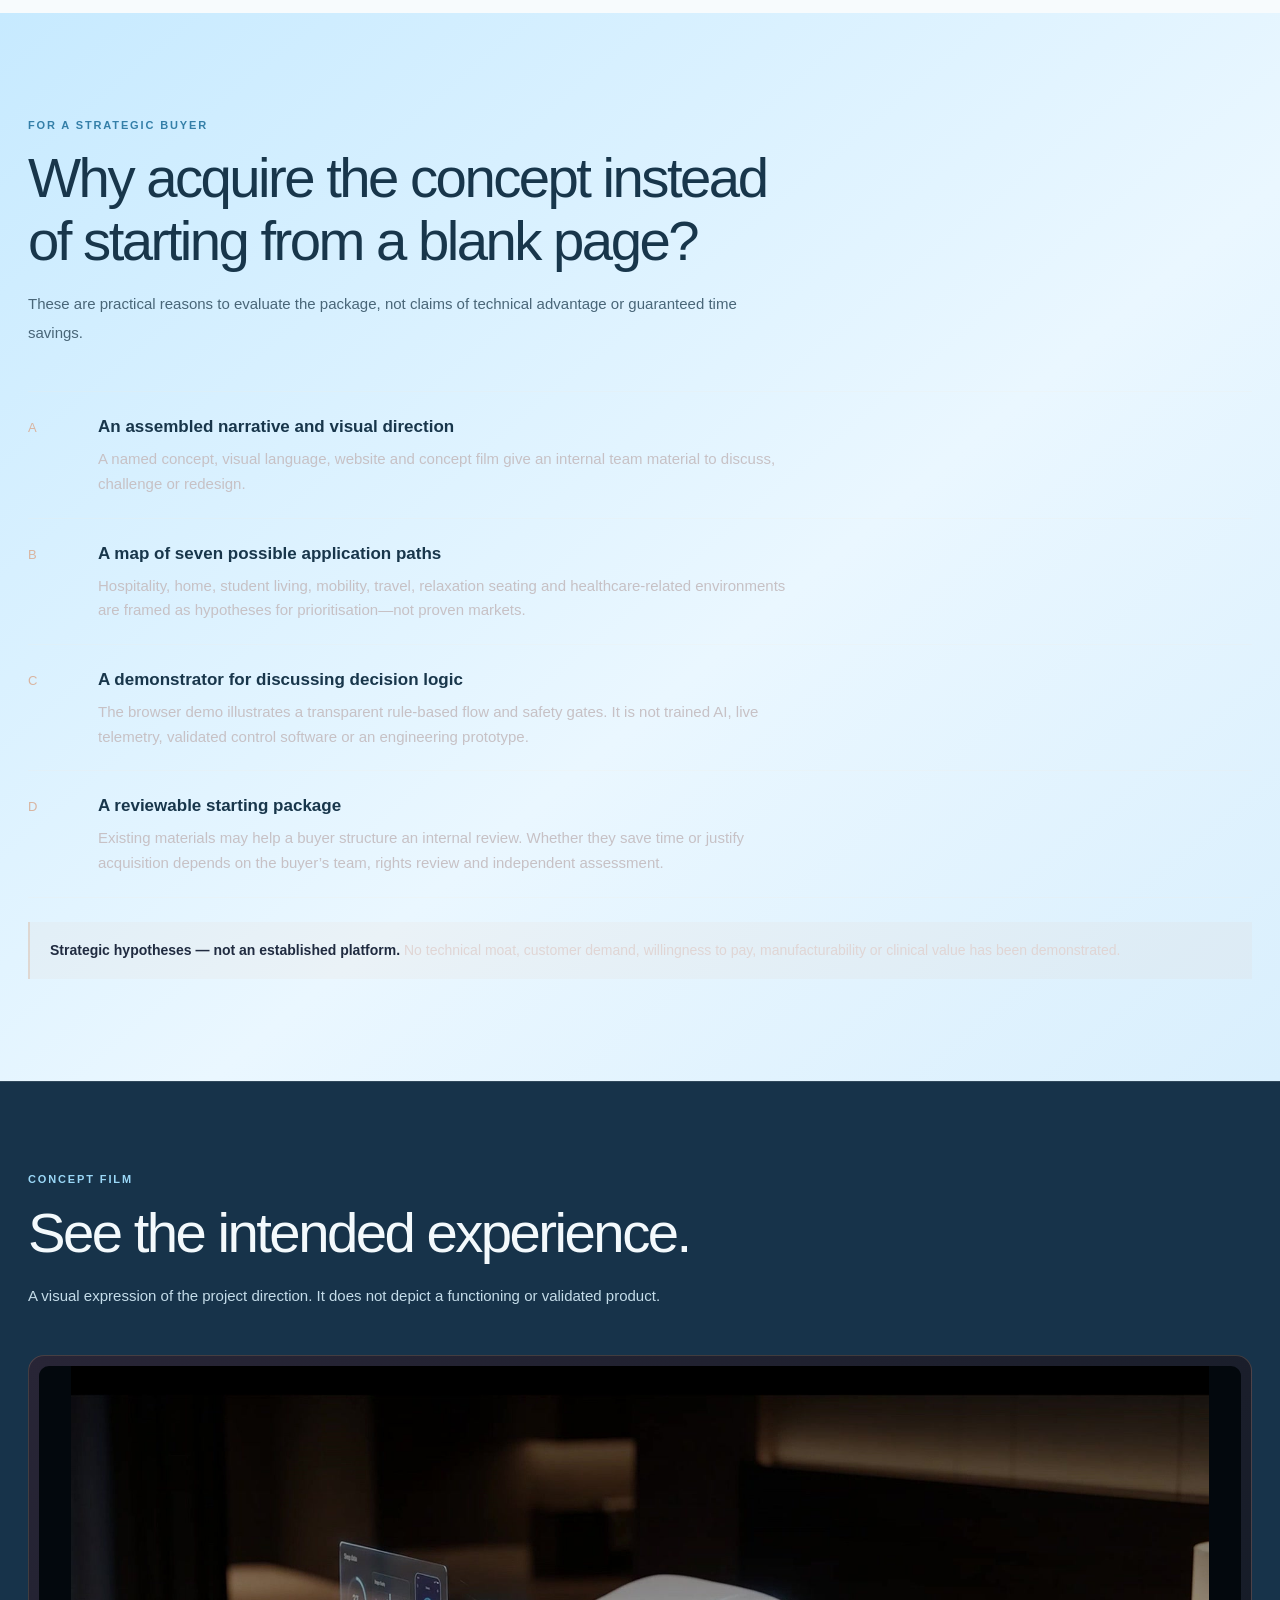
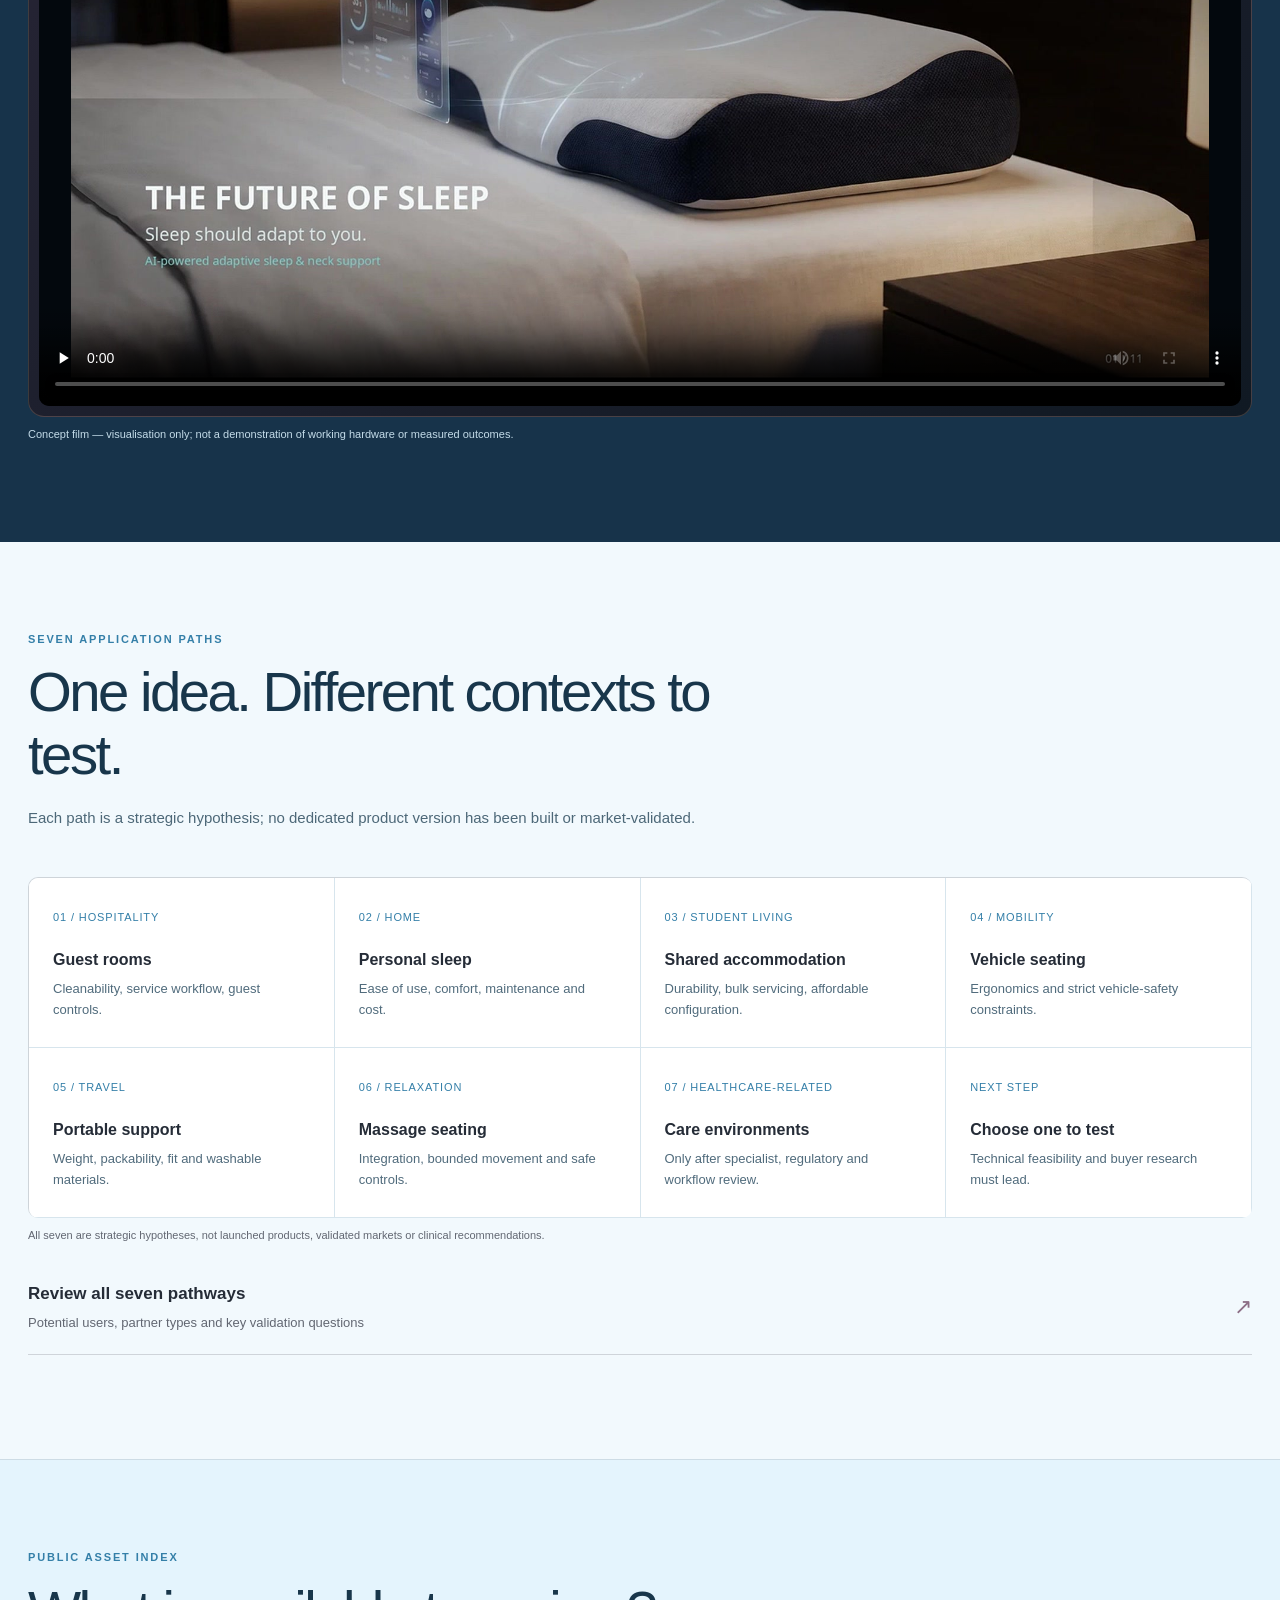
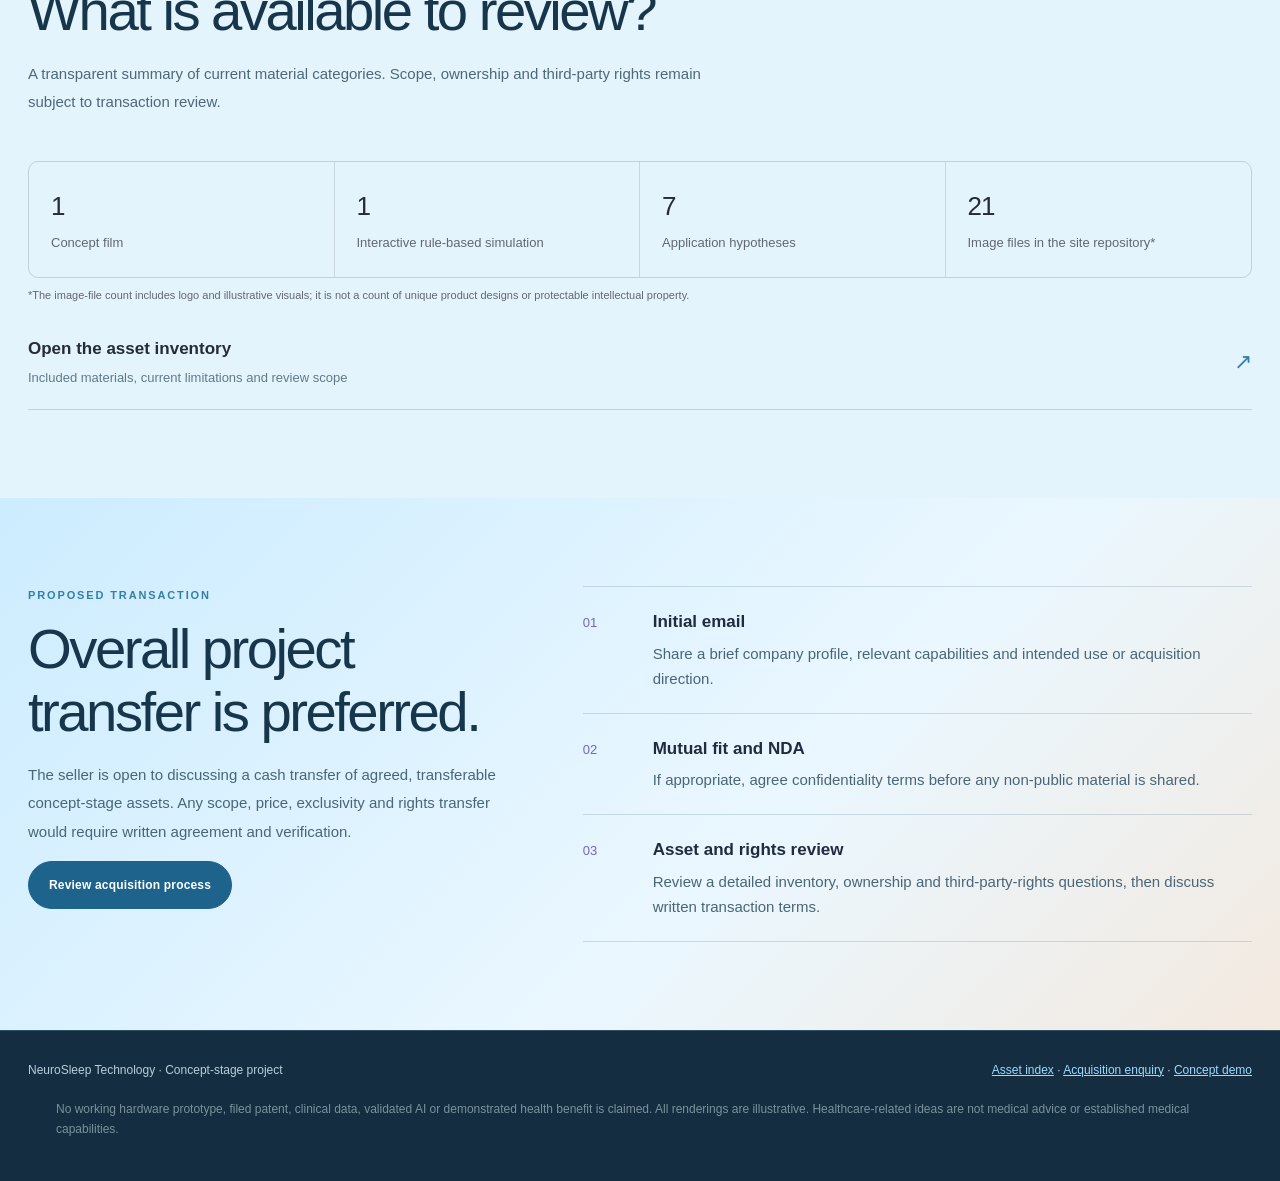
==== commit a016953a: "Bust cache for sky-blue NeuroSleep palette" ====
--- a/index.html
+++ b/index.html
@@ -5,7 +5,7 @@
 <title>NeuroSleep | Concept-stage sleep system & project acquisition</title>
 <meta name="description" content="A concept-stage adaptive sleep-support system exploring posture sensing, adjustable neck support and a connected digital experience. Overall project transfer preferred. No working prototype or clinical validation is claimed.">
 <meta property="og:title" content="NeuroSleep | Concept-stage sleep system & project acquisition"><meta property="og:description" content="Brand, visual concepts, concept film, website, application-pathway map and rule-based simulation prepared for strategic evaluation."><meta property="og:image" content="images/v8/neurosleep-v8-hero.webp">
-<link rel="icon" href="favicon.ico"><link rel="preload" as="image" href="images/v8/neurosleep-v8-hero.webp" fetchpriority="high"><link rel="stylesheet" href="site-v2.css?v=20261017-editorial">
+<link rel="icon" href="favicon.ico"><link rel="preload" as="image" href="images/v8/neurosleep-v8-hero.webp" fetchpriority="high"><link rel="stylesheet" href="site-v2.css?v=20261017-skyblue">
 </head><body>
 <header class="site-header"><div class="nav-wrap">
 <a class="brand" href="index.html"><img src="images/logo/neurosleep-logo.webp" alt="NeuroSleep logo" decoding="async"><span><strong>NEUROSLEEP</strong><small>Adaptive sleep system concept</small></span></a>
--- a/site-v2.css
+++ b/site-v2.css
@@ -552,3 +552,82 @@
   .dream-companion,.companion-mascot,.orbit-one,.orbit-two,.spark-a,.spark-b{animation:none!important}
   .use-case-card,.use-case-visual img,.button{transition:none!important}
 }
+
+/* 2026-10-17 sky-blue direction: airy, calm, premium sleep technology. */
+:root{--ns-sky:#83c9f3;--ns-sky-light:#dff3ff;--ns-sky-pale:#f2f9fd;--ns-navy:#17334a;--ns-blue:#2f78a8;--ns-cloud:#f8fbfd;--ns-warm:#e7bfa5}
+.site-header{background:rgba(18,39,57,.96);border-bottom-color:rgba(157,213,245,.2)}
+.site-nav a{color:#d9edf9}
+.site-nav a:hover,.site-nav a[aria-current=page]{color:#9edaff}
+.hero{background:radial-gradient(ellipse at 78% 24%,rgba(255,255,255,.76),transparent 30rem),radial-gradient(ellipse at 18% 100%,rgba(104,190,238,.34),transparent 34rem),linear-gradient(125deg,#dff3ff 0%,#a9ddf8 48%,#edf8ff 100%);color:var(--ns-navy);border-bottom:1px solid rgba(43,112,154,.15)}
+.hero:before{background:radial-gradient(circle,rgba(255,255,255,.65),rgba(255,255,255,0) 68%);opacity:.8}
+.hero .eyebrow,.hero .hero-kicker{color:#2d729b}
+.hero h1{color:#15334a}
+.hero h1 em{color:#2d83b5}
+.hero-copy,.hero p{color:#36586d}
+.hero-art:before{background:linear-gradient(135deg,rgba(255,255,255,.4),rgba(87,178,229,.22));border-color:rgba(255,255,255,.7)}
+.hero-art img{filter:drop-shadow(0 24px 36px rgba(42,103,139,.16))}
+.button{background:#1d638c;border-color:#1d638c;color:#fff;border-radius:999px}
+.button:hover{background:#154d70;box-shadow:0 10px 26px rgba(39,117,163,.22)}
+.button.secondary{background:rgba(255,255,255,.52);color:#17415d;border-color:rgba(38,111,155,.3)}
+.button.secondary:hover{background:rgba(255,255,255,.86)}
+main>section.section:nth-of-type(1){background:#f8fbfd;color:#18364b}
+main>section.section:nth-of-type(2){background:linear-gradient(180deg,#e9f6fd,#dff1fb);color:#18364b}
+main>section.section:nth-of-type(2) .eyebrow{color:#347fa8}
+main>section.section:nth-of-type(2) h2,main>section.section:nth-of-type(2) h3{color:#18364b}
+main>section.section:nth-of-type(2) .section-intro,main>section.section:nth-of-type(2) p{color:#496678}
+main>section.section:nth-of-type(2) .use-case-card{background:rgba(255,255,255,.86);border-color:rgba(70,150,194,.18);box-shadow:0 14px 38px rgba(40,94,123,.08);color:#18364b}
+main>section.section:nth-of-type(2) .use-case-card h3{color:#18364b}
+main>section.section:nth-of-type(2) .use-case-card p{color:#506b7c}
+main>section.section:nth-of-type(2) .use-case-number{color:#438fba}
+main>section.section:nth-of-type(2) .use-case-link{color:#286f98;border-top-color:rgba(56,127,168,.18)}
+main>section.section:nth-of-type(3){background:#f7fbfd;color:#18364b}
+main>section.section:nth-of-type(3) .eyebrow,main>section.section:nth-of-type(3) .rule-item .num{color:#3b88b2}
+main>section.section:nth-of-type(3) h2,main>section.section:nth-of-type(3) h3,main>section.section:nth-of-type(3) .large-statement{color:#18364b}
+main>section.section:nth-of-type(3) p,main>section.section:nth-of-type(3) .section-intro,main>section.section:nth-of-type(3) .rule-item p{color:#4d6878}
+main>section.section:nth-of-type(3) .rule-list,main>section.section:nth-of-type(3) .rule-item{border-color:rgba(58,127,166,.2)}
+main>section.section:nth-of-type(4){background:linear-gradient(140deg,#c7eaff,#eaf7ff 58%,#d9effd);color:#18364b}
+main>section.section:nth-of-type(4) .eyebrow{color:#347fa8}
+main>section.section:nth-of-type(4) h2,main>section.section:nth-of-type(4) h3{color:#18364b}
+main>section.section:nth-of-type(4) p,main>section.section:nth-of-type(4) .section-intro{color:#496678}
+main>section.section:nth-of-type(5){background:#17334a;color:#f3f9fc}
+main>section.section:nth-of-type(5) .eyebrow{color:#9bd8f7}
+main>section.section:nth-of-type(5) h2,main>section.section:nth-of-type(5) h3{color:#f3f9fc}
+main>section.section:nth-of-type(5) p,main>section.section:nth-of-type(5) .section-intro{color:#c4dce9}
+main>section.section:nth-of-type(6){background:#f2f9fd;color:#18364b}
+main>section.section:nth-of-type(6) .eyebrow,main>section.section:nth-of-type(6) .pathway small{color:#347fa8}
+main>section.section:nth-of-type(6) h2,main>section.section:nth-of-type(6) h3{color:#18364b}
+main>section.section:nth-of-type(6) p,main>section.section:nth-of-type(6) .section-intro{color:#4d6878}
+main>section.section:nth-of-type(6) .pathway{background:#fff;border-color:rgba(58,127,166,.2)}
+main>section.section:nth-of-type(6) .pathway p{color:#506b7c}
+main>section.section:nth-of-type(7){background:#e4f4fd;color:#18364b}
+main>section.section:nth-of-type(7) .eyebrow{color:#347fa8}
+main>section.section:nth-of-type(7) h2,main>section.section:nth-of-type(7) h3{color:#18364b}
+main>section.section:nth-of-type(7) p,main>section.section:nth-of-type(7) .section-intro{color:#4d6878}
+main>section.section:nth-of-type(7) .link-row .arrow{color:#347fa8}
+main>section.section:nth-of-type(7) .link-row small{color:#607a8a}
+main>section.section:nth-of-type(8){background:linear-gradient(135deg,#ccecff,#eaf7ff 60%,#f3e9df);color:#18364b}
+main>section.section:nth-of-type(8) .eyebrow{color:#347fa8}
+main>section.section:nth-of-type(8) h2{color:#18364b}
+main>section.section:nth-of-type(8) .section-intro,main>section.section:nth-of-type(8) .rule-item p{color:#496678}
+main>section.section:nth-of-type(8) .rule-list,main>section.section:nth-of-type(8) .rule-item{border-color:rgba(44,91,119,.18)}
+main>section.section:nth-of-type(8) .button{background:#1d638c;border-color:#1d638c;color:#fff}
+main>section.section:nth-of-type(8) .button:hover{background:#154d70}
+.page-hero{background:radial-gradient(ellipse at 86% 16%,rgba(255,255,255,.8),transparent 30rem),linear-gradient(125deg,#dff3ff,#a9ddf8 56%,#edf8ff);border-bottom-color:rgba(43,112,154,.18)}
+.page-hero:after{border-color:rgba(45,131,181,.2);box-shadow:0 0 0 28px rgba(45,131,181,.035),0 0 0 56px rgba(45,131,181,.025)}
+.page-hero h1{color:#15334a}
+.page-hero p{color:#36586d}
+.application-list{border-top-color:rgba(43,112,154,.2)}
+.application{border-bottom-color:rgba(43,112,154,.2)}
+.application .app-no,.application .buyer-types,.process-step small{color:#347fa8}
+.application p{color:#496678}
+.asset-index th{background:#d8effc;color:#245c7c}
+.asset-index td{color:#304f62}
+.asset-index tr:nth-child(even) td{background:#f0f8fc}
+.process-step{border-top-color:#77bce3}
+.contact-panel{background:linear-gradient(135deg,#e3f4fd,#f5fbff);border-color:rgba(43,112,154,.2)}
+.contact-links a{color:#246f99}
+.site-footer{background:#142d40;border-top-color:rgba(157,213,245,.2);color:#b9ceda}
+.site-footer a{color:#9edaff}
+.disclaimer{color:#7c919d}
+@media(max-width:900px){.hero{background:linear-gradient(150deg,#dff3ff,#b8e3fb 58%,#edf8ff)}}
+@media(prefers-reduced-motion:reduce){.hero-art img{filter:none}}
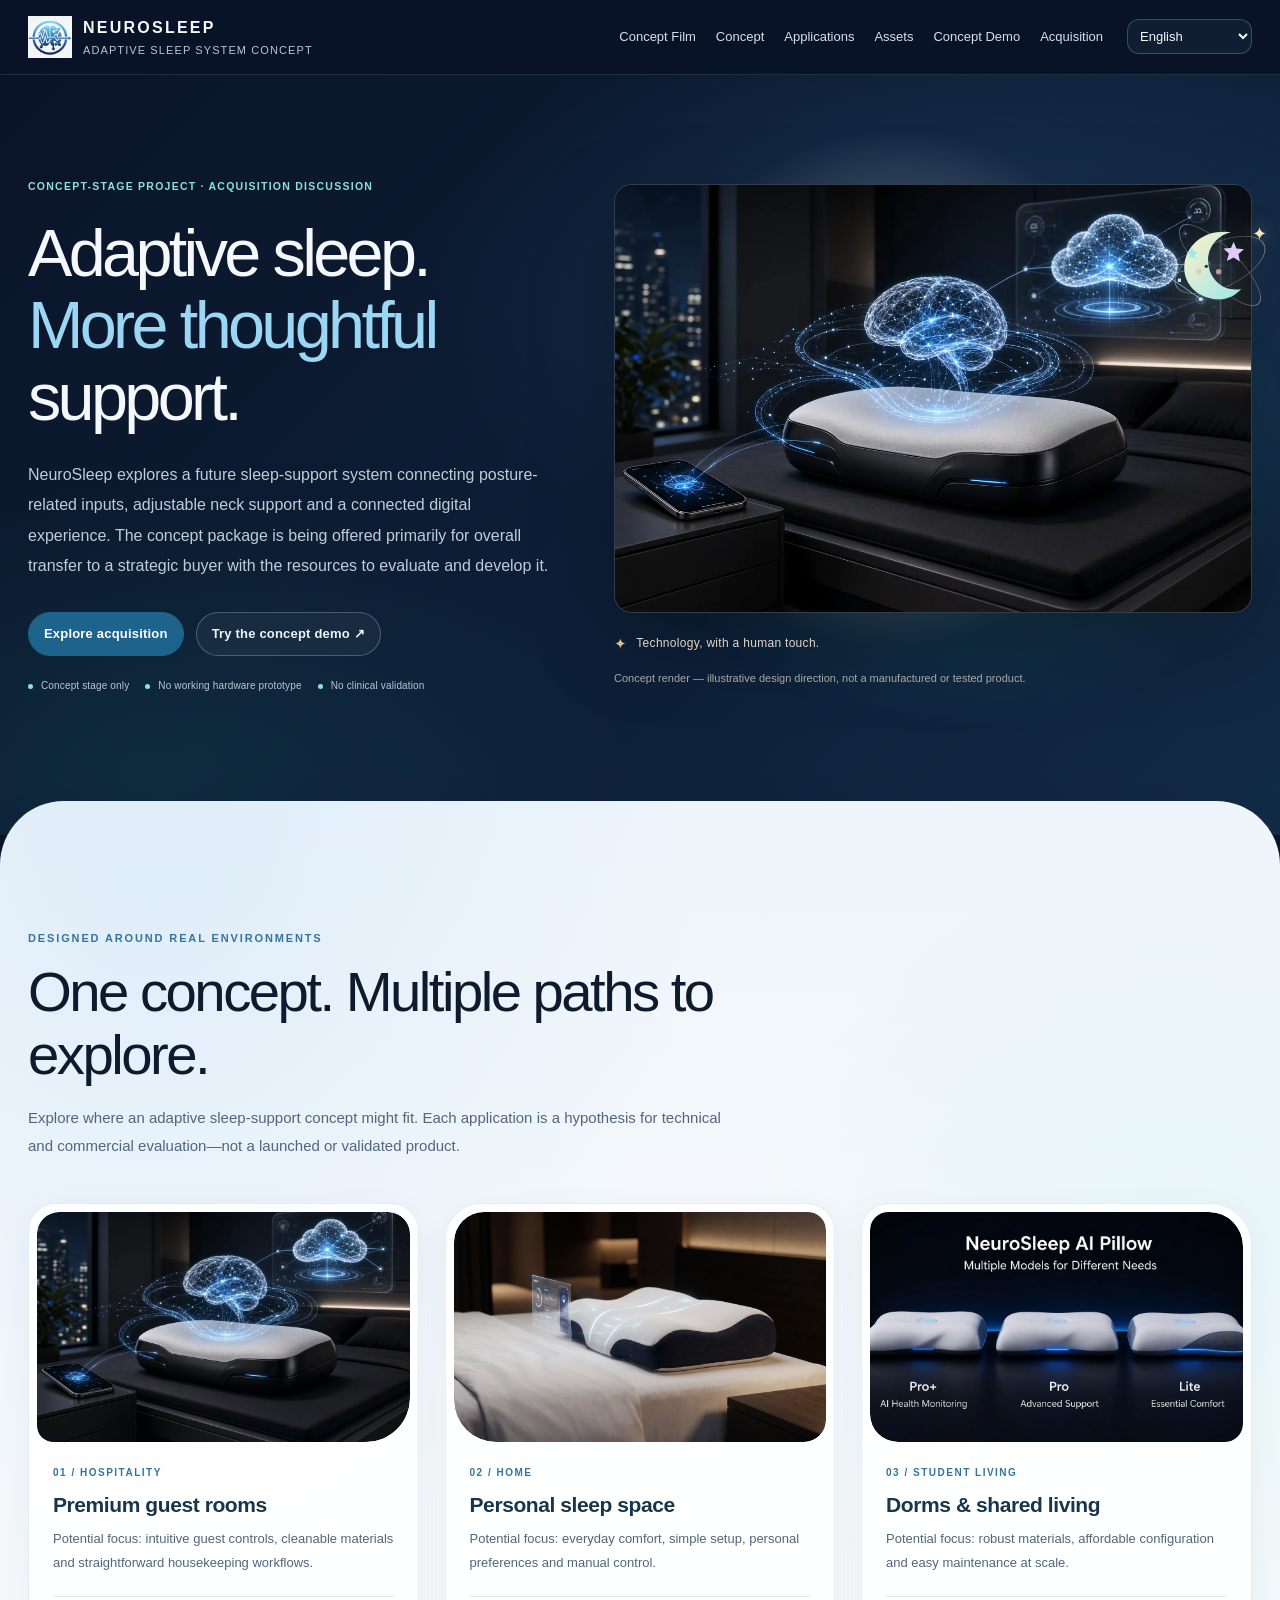
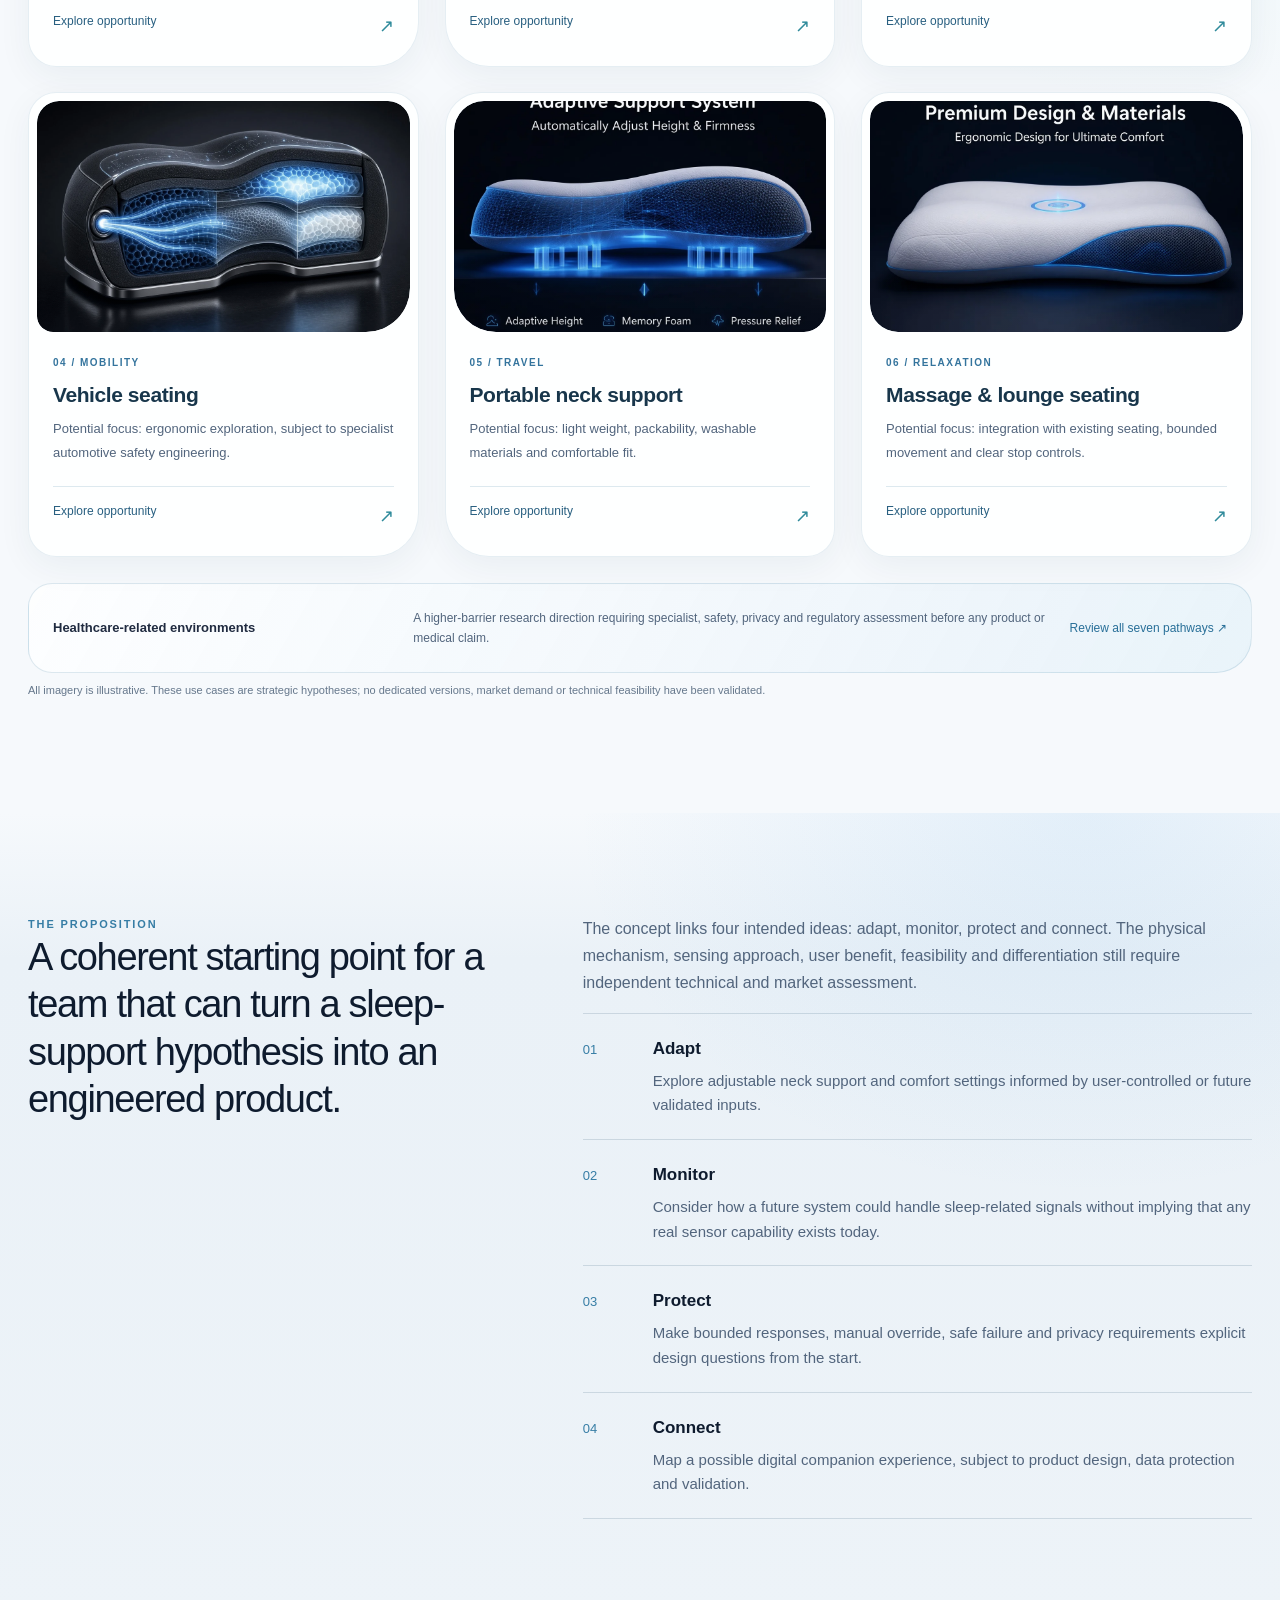
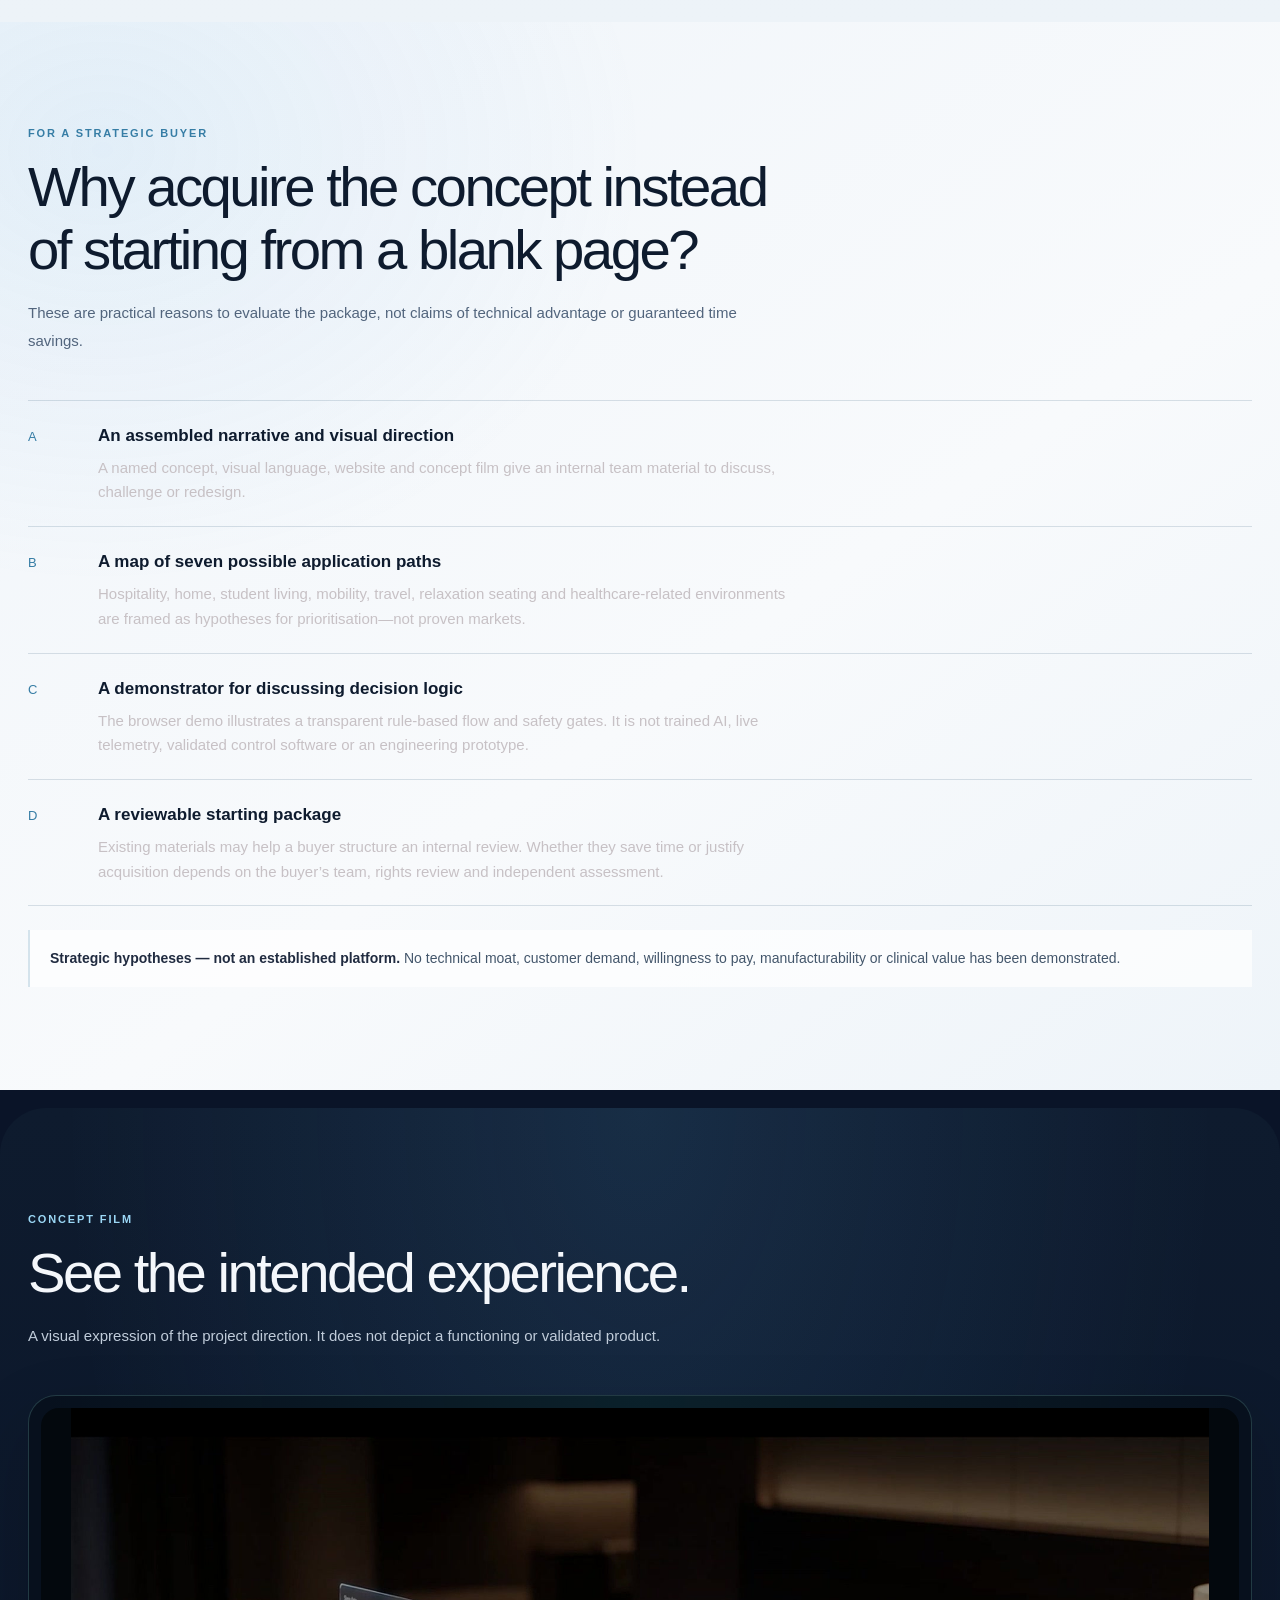
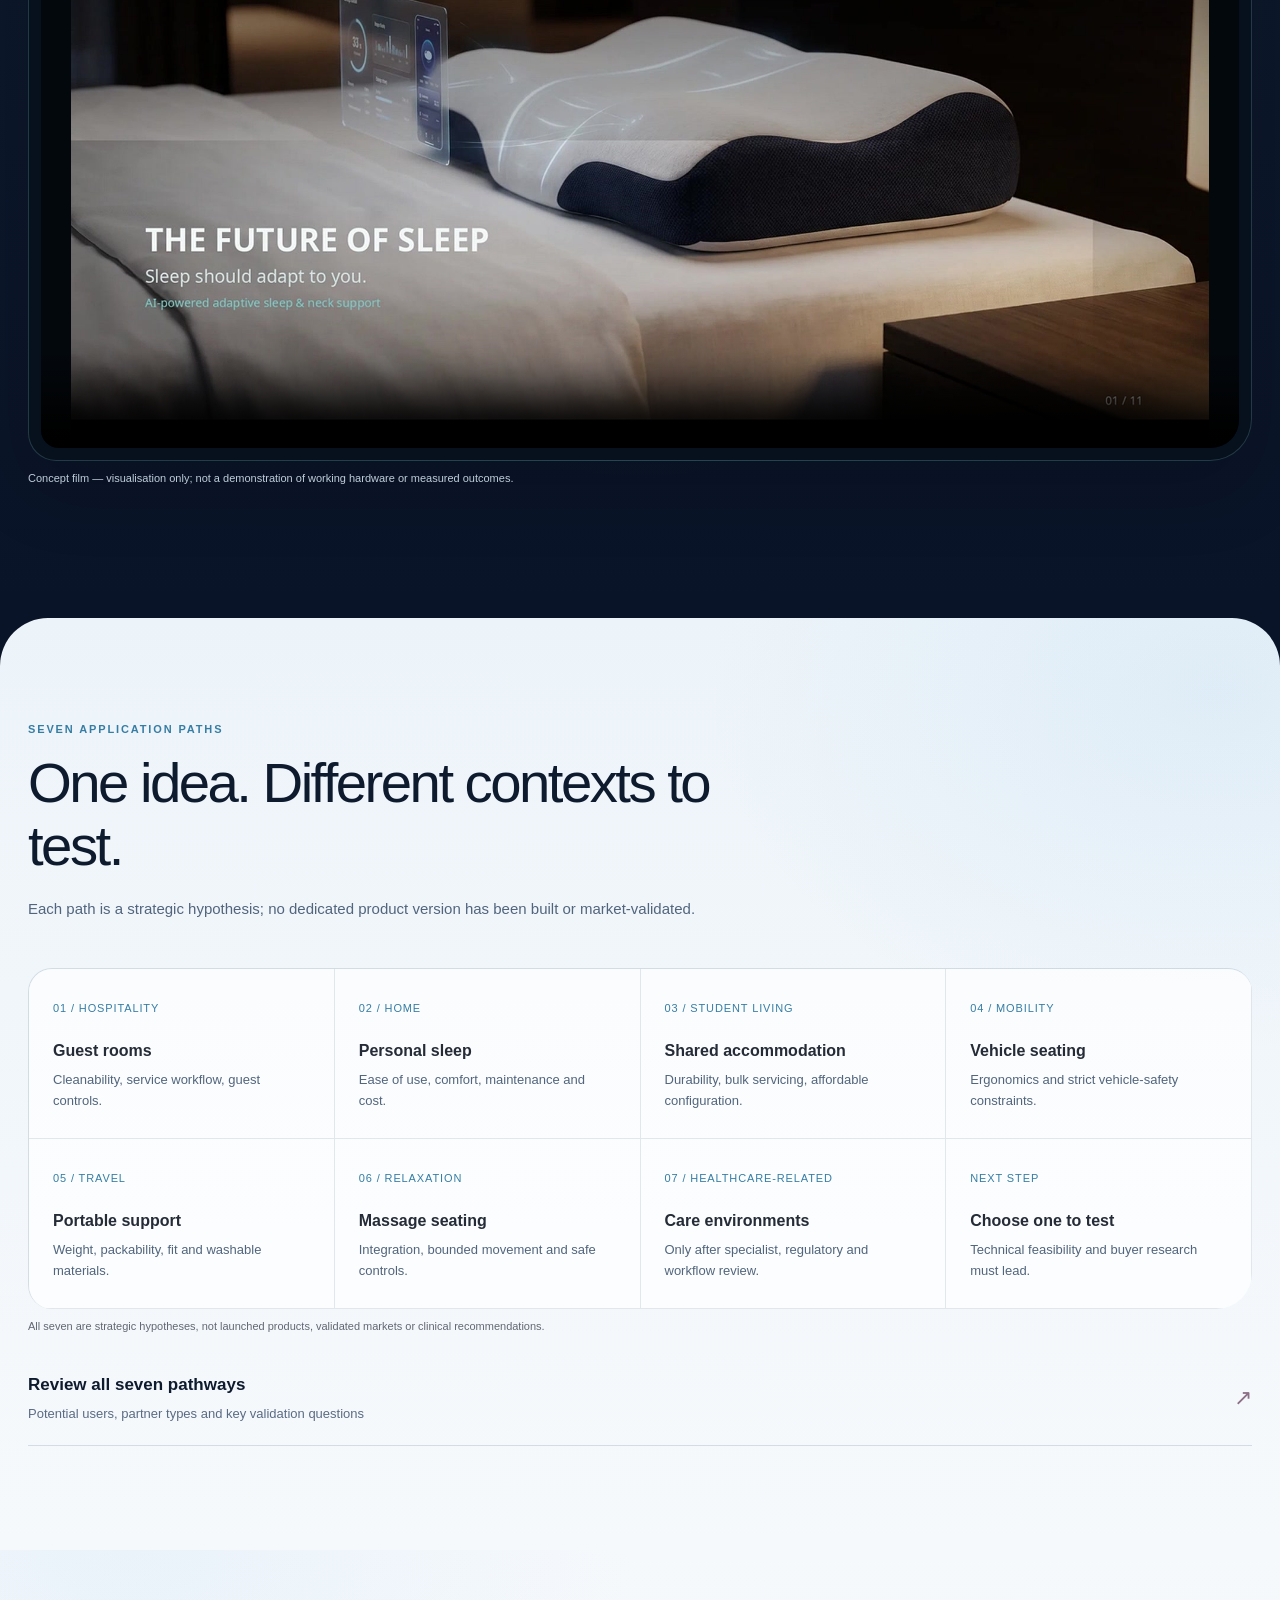
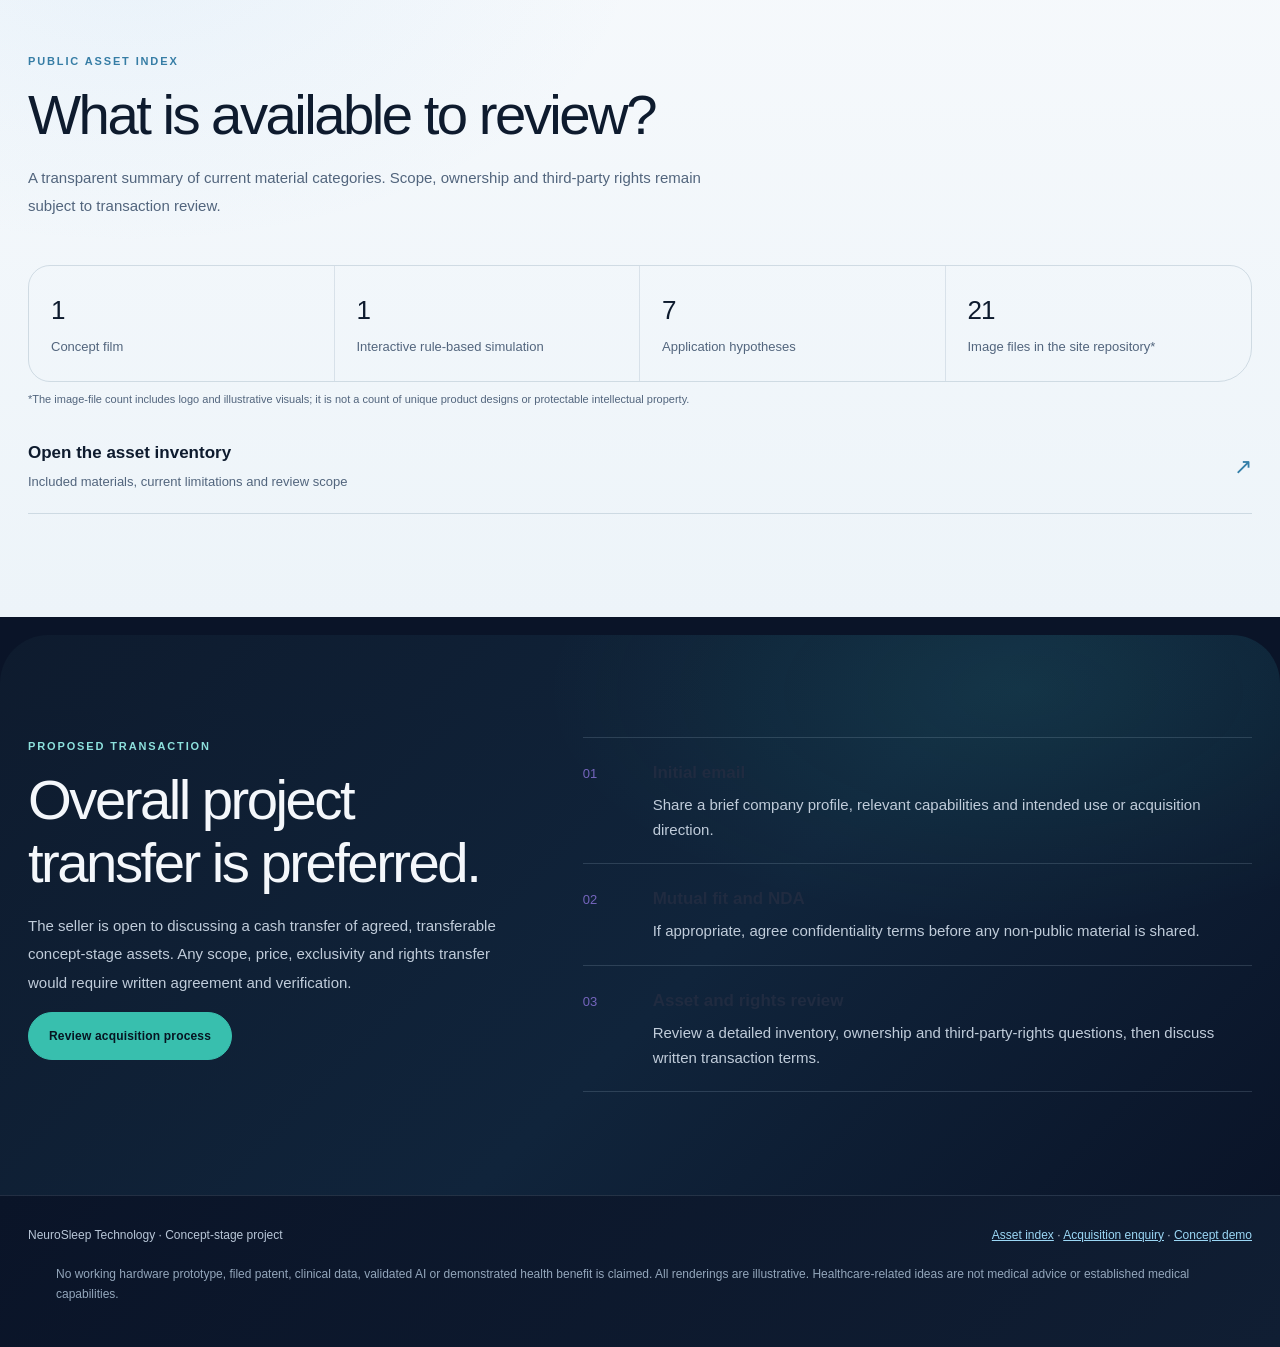
==== commit 11419708: "Refine NeuroSleep with soft organic transitions" ====
--- a/index.html
+++ b/index.html
@@ -1,11 +1,11 @@
 <!doctype html>
 <html lang="en">
 <head>
-<meta charset="utf-8"><meta name="viewport" content="width=device-width,initial-scale=1"><meta name="theme-color" content="#07111d">
+<meta charset="utf-8"><meta name="viewport" content="width=device-width,initial-scale=1"><meta name="theme-color" content="#0a1428">
 <title>NeuroSleep | Concept-stage sleep system & project acquisition</title>
 <meta name="description" content="A concept-stage adaptive sleep-support system exploring posture sensing, adjustable neck support and a connected digital experience. Overall project transfer preferred. No working prototype or clinical validation is claimed.">
 <meta property="og:title" content="NeuroSleep | Concept-stage sleep system & project acquisition"><meta property="og:description" content="Brand, visual concepts, concept film, website, application-pathway map and rule-based simulation prepared for strategic evaluation."><meta property="og:image" content="images/v8/neurosleep-v8-hero.webp">
-<link rel="icon" href="favicon.ico"><link rel="preload" as="image" href="images/v8/neurosleep-v8-hero.webp" fetchpriority="high"><link rel="stylesheet" href="site-v2.css?v=20261017-skyblue">
+<link rel="icon" href="favicon.ico"><link rel="preload" as="image" href="images/v8/neurosleep-v8-hero.webp" fetchpriority="high"><link rel="stylesheet" href="site-v3.css?v=20261017-softorganic">
 </head><body>
 <header class="site-header"><div class="nav-wrap">
 <a class="brand" href="index.html"><img src="images/logo/neurosleep-logo.webp" alt="NeuroSleep logo" decoding="async"><span><strong>NEUROSLEEP</strong><small>Adaptive sleep system concept</small></span></a>
--- a/site-v3.css
+++ b/site-v3.css
@@ -0,0 +1,700 @@
+﻿:root{color-scheme:dark;--bg:#07111d;--panel:#0d1b2a;--ink:#eef5f7;--muted:#9aabb8;--line:rgba(190,220,230,.16);--accent:#8de1dd;--warm:#d5b991;--max:1180px}
+*{box-sizing:border-box}html{scroll-behavior:smooth;scroll-padding-top:100px}body{margin:0;background:var(--bg);color:var(--ink);font:16px/1.65 Inter,ui-sans-serif,system-ui,-apple-system,"Segoe UI",sans-serif}a{color:inherit}img,video{max-width:100%;display:block}button,select{font:inherit}.site-header{position:sticky;top:0;z-index:50;background:rgba(7,17,29,.91);backdrop-filter:blur(16px);border-bottom:1px solid var(--line)}.nav-wrap{max-width:var(--max);margin:auto;padding:14px 28px;display:flex;align-items:center;gap:24px}.brand{display:flex;align-items:center;gap:11px;text-decoration:none;flex-shrink:0}.brand img{width:42px;height:42px;object-fit:contain}.brand strong{display:block;font-size:16px;letter-spacing:.09em}.brand small{display:block;color:var(--muted);font-size:10px;letter-spacing:.1em;text-transform:uppercase}.site-nav{display:flex;align-items:center;gap:20px;margin-left:auto}.site-nav a{font-size:12px;color:#c2cfd7;text-decoration:none;white-space:nowrap}.site-nav a:hover,.site-nav a[aria-current=page]{color:var(--accent)}.language-control select{background:#0b1a28;border:1px solid var(--line);color:var(--ink);padding:8px;border-radius:8px;max-width:125px;font-size:12px}.menu-toggle{display:none;background:transparent;color:var(--ink);border:1px solid var(--line);border-radius:8px;padding:8px 11px;cursor:pointer}.container{max-width:var(--max);margin:auto;padding-left:28px;padding-right:28px}.eyebrow{color:var(--accent);font-size:11px;font-weight:750;letter-spacing:.19em;text-transform:uppercase}.hero{min-height:650px;display:grid;grid-template-columns:1.02fr .98fr;align-items:center;gap:48px;padding-top:72px;padding-bottom:76px}.hero h1{font-size:clamp(44px,6.2vw,78px);line-height:.99;letter-spacing:-.065em;font-weight:560;margin:22px 0}.hero h1 em{font-style:normal;color:var(--accent)}.hero-copy{font-size:17px;max-width:620px;color:#c4d0d8}.hero-actions{display:flex;gap:12px;flex-wrap:wrap;margin-top:28px}.button{display:inline-flex;align-items:center;justify-content:center;min-height:46px;padding:11px 17px;border:1px solid var(--accent);background:var(--accent);color:#07131d;text-decoration:none;font-weight:750;font-size:13px;border-radius:3px}.button.secondary{background:transparent;color:var(--ink);border-color:rgba(220,235,240,.35)}.hero-art{position:relative}.hero-art img{width:100%;height:auto;aspect-ratio:auto;object-fit:contain;object-position:center;border-radius:3px;filter:saturate(.75)}.image-caption{font-size:11px;line-height:1.5;color:#8496a5;margin-top:9px}.status-line{display:flex;flex-wrap:wrap;gap:18px;margin-top:26px;color:#9daeb9;font-size:11px;letter-spacing:.04em}.status-line span:before{content:"";display:inline-block;width:5px;height:5px;border-radius:50%;background:var(--warm);margin:0 8px 2px 0}.section{padding-top:88px;padding-bottom:88px;border-top:1px solid var(--line)}.section-head{max-width:750px;margin-bottom:42px}.section h2,.page-hero h1{font-size:clamp(32px,4.4vw,54px);line-height:1.08;letter-spacing:-.045em;font-weight:540;margin:12px 0 18px}.section-intro{color:var(--muted);font-size:16px;max-width:720px}.split{display:grid;grid-template-columns:.85fr 1.15fr;gap:60px;align-items:start}.large-statement{font-size:clamp(25px,3vw,38px);line-height:1.25;letter-spacing:-.035em;margin:0}.text-column p{color:var(--muted);margin-top:0}.rule-list{border-top:1px solid var(--line)}.rule-item{display:grid;grid-template-columns:52px 1fr;gap:18px;padding:21px 0;border-bottom:1px solid var(--line)}.rule-item .num{font-size:12px;color:var(--accent);padding-top:4px}.rule-item h3{font-size:17px;margin:0 0 5px}.rule-item p{font-size:14px;color:var(--muted);margin:0;max-width:690px}.hypothesis{margin-top:24px;padding:17px 20px;border-left:2px solid var(--warm);background:rgba(213,185,145,.06);font-size:13px;color:#c6cdd1}.pathways{display:grid;grid-template-columns:repeat(4,minmax(0,1fr));gap:0;border-top:1px solid var(--line);border-left:1px solid var(--line)}.pathway{padding:20px;border-right:1px solid var(--line);border-bottom:1px solid var(--line);min-height:155px}.pathway small{color:var(--accent);font-size:10px;letter-spacing:.12em}.pathway h3{font-size:16px;font-weight:550;margin:17px 0 6px}.pathway p{font-size:12px;color:var(--muted);margin:0}.link-row{display:flex;justify-content:space-between;align-items:center;gap:18px;border-bottom:1px solid var(--line);padding:20px 0;text-decoration:none}.link-row strong{display:block;font-size:17px;font-weight:550}.link-row small{display:block;color:var(--muted);font-size:13px;margin-top:3px}.link-row .arrow{color:var(--accent);font-size:22px}.asset-band{display:grid;grid-template-columns:repeat(4,minmax(0,1fr));border:1px solid var(--line);margin-top:30px}.asset-band div{padding:22px;border-right:1px solid var(--line)}.asset-band div:last-child{border:0}.asset-band strong{display:block;font-size:26px;font-weight:500;letter-spacing:-.04em}.asset-band span{font-size:12px;color:var(--muted)}.film-frame{background:#03080d;border:1px solid var(--line);padding:8px}.film-frame video{width:100%;max-height:640px;aspect-ratio:16/9;background:#03080d}.page-hero{padding-top:90px;padding-bottom:68px;border-bottom:1px solid var(--line)}.page-hero p{font-size:17px;color:var(--muted);max-width:760px}.page-layout{display:grid;grid-template-columns:1fr 1fr;gap:50px;align-items:start}.page-layout img{width:100%;border-radius:3px}.page-layout .image-caption{margin-bottom:24px}.application-list{border-top:1px solid var(--line)}.application{display:grid;grid-template-columns:80px 1fr;gap:22px;padding:26px 0;border-bottom:1px solid var(--line)}.application .app-no{font-size:13px;color:var(--accent);letter-spacing:.1em}.application h3{margin:0 0 7px;font-size:21px;font-weight:550}.application p{margin:0;color:var(--muted);font-size:14px}.application .buyer-types{font-size:12px;color:#d5c4a8;margin-top:9px}.asset-index{width:100%;border-collapse:collapse;margin-top:30px}.asset-index th,.asset-index td{text-align:left;padding:16px 12px;border-bottom:1px solid var(--line);vertical-align:top}.asset-index th{font-size:11px;color:var(--accent);letter-spacing:.1em;text-transform:uppercase}.asset-index td{font-size:14px;color:#d4dfe4}.asset-index td:last-child{color:var(--muted)}.disclosure{padding:22px;border:1px solid rgba(213,185,145,.3);background:rgba(213,185,145,.05);color:#cbd4d9;font-size:13px}.process{display:grid;grid-template-columns:repeat(3,1fr);gap:28px;margin-top:34px}.process-step{border-top:1px solid var(--accent);padding-top:18px}.process-step small{color:var(--accent);font-size:11px;letter-spacing:.12em}.process-step h3{font-size:18px;margin:12px 0 6px;font-weight:550}.process-step p{font-size:13px;color:var(--muted)}.contact-panel{display:grid;grid-template-columns:1fr 1fr;gap:40px;background:#0c1b29;padding:34px;border:1px solid var(--line)}.contact-panel p{color:var(--muted)}.contact-links a{display:block;padding:9px 0;color:var(--accent);text-decoration:none;overflow-wrap:anywhere}.site-footer{border-top:1px solid var(--line);padding:30px 28px 42px;color:#8293a1;font-size:11px}.footer-inner{max-width:var(--max);margin:auto;display:flex;justify-content:space-between;gap:20px;flex-wrap:wrap}.footer-inner a{color:#bdcbd3}.disclaimer{max-width:var(--max);margin:20px auto 0;padding:0 28px;color:#708291;font-size:11px}.mobile-demo-link{display:none}
+@media(max-width:1050px){.nav-wrap{gap:12px;padding:12px 20px}.site-nav{gap:12px}.site-nav a{font-size:11px}.hero{gap:30px}.container{padding-left:22px;padding-right:22px}.pathways{grid-template-columns:repeat(2,minmax(0,1fr))}}
+@media(max-width:800px){.nav-wrap{padding:10px 16px;flex-wrap:wrap}.brand img{width:36px;height:36px}.brand strong{font-size:14px}.brand small{font-size:9px}.menu-toggle{display:block;margin-left:auto}.language-control{order:2}.site-nav{display:none;order:3;width:100%;margin:0;padding:10px 0 6px;flex-direction:column;align-items:stretch;gap:0}.site-nav.is-open{display:flex}.site-nav a{font-size:14px;padding:11px 4px;border-top:1px solid var(--line)}.mobile-demo-link{display:block}.hero{min-height:auto;grid-template-columns:1fr;padding-top:46px;padding-bottom:54px;gap:32px}.hero h1{font-size:clamp(44px,11vw,66px)}.hero-art{max-width:600px}.hero-art img{aspect-ratio:auto}.section{padding-top:62px;padding-bottom:62px}.split,.page-layout{grid-template-columns:1fr;gap:30px}.asset-band{grid-template-columns:repeat(2,1fr)}.asset-band div:nth-child(2){border-right:0}.asset-band div:nth-child(-n+2){border-bottom:1px solid var(--line)}.process{grid-template-columns:1fr;gap:16px}.contact-panel{grid-template-columns:1fr;padding:24px;gap:20px}.application{grid-template-columns:48px 1fr}.page-hero{padding-top:58px;padding-bottom:48px}}
+@media(max-width:460px){.container{padding-left:17px;padding-right:17px}.language-control select{max-width:105px;padding:7px 5px}.hero h1{font-size:44px}.hero-copy{font-size:15px}.pathways{grid-template-columns:1fr 1fr}.pathway{padding:14px;min-height:142px}.asset-index th,.asset-index td{padding:12px 7px;font-size:12px}.status-line{gap:8px;flex-direction:column}.site-footer{padding-left:17px;padding-right:17px}.disclaimer{padding:0 17px}}
+
+/* Readability pass: improve small interface and disclosure text without changing layout or media. */
+.site-nav a{font-size:13px}
+.language-control select{font-size:13px}
+.eyebrow{font-size:12px;letter-spacing:.14em}
+.brand small{font-size:11px}
+.image-caption{font-size:12px;line-height:1.55}
+.status-line{font-size:12px}
+.rule-item .num{font-size:13px}
+.rule-item p{font-size:15px;line-height:1.65}
+.hypothesis{font-size:14px;line-height:1.65}
+.pathway small{font-size:11px;letter-spacing:.08em}
+.pathway p{font-size:13px;line-height:1.6}
+.asset-band span{font-size:13px;line-height:1.5}
+.asset-index th{font-size:12px}
+.asset-index td{font-size:15px;line-height:1.55}
+.application p{font-size:15px;line-height:1.65}
+.application .buyer-types{font-size:13px}
+.process-step small{font-size:12px}
+.process-step p{font-size:14px;line-height:1.6}
+.site-footer{font-size:12px;line-height:1.6}
+.disclaimer{font-size:12px;line-height:1.65}
+@media(max-width:1050px){.site-nav a{font-size:12px}}
+@media(max-width:800px){
+  .site-nav a{font-size:15px}
+  .brand small{font-size:10px}
+  .image-caption{font-size:12px}
+  .status-line{font-size:12px}
+  .pathway p{font-size:13px}
+  .site-footer{font-size:12px}
+}
+@media(max-width:460px){
+  .eyebrow{font-size:11px}
+  .hero-copy{font-size:16px}
+  .asset-index th,.asset-index td{font-size:13px}
+  .brand small{font-size:10px}
+}
+
+/* Hero balance pass: unify headline, copy, actions and visual scale. */
+.hero{grid-template-columns:minmax(0,1.04fr) minmax(0,.96fr);gap:clamp(28px,4vw,54px);min-height:clamp(560px,calc(100svh - 76px),740px);padding-top:clamp(42px,5vw,68px);padding-bottom:clamp(44px,5vw,68px)}
+.hero>div:first-child{min-width:0;max-width:620px}
+.hero .eyebrow{font-size:clamp(10px,.82vw,12px);line-height:1.5;letter-spacing:.12em}
+.hero h1{font-size:clamp(40px,4.45vw,64px);line-height:1.06;letter-spacing:-.045em;font-weight:560;margin:20px 0 22px;max-width:700px}
+.hero-copy{font-size:clamp(15px,1.12vw,17px);line-height:1.72;max-width:590px;margin:0;color:#c4d0d8}
+.hero-actions{gap:10px;margin-top:24px;align-items:center}
+.hero-actions .button{font-size:13px;line-height:1.35;min-height:44px;padding:11px 15px;white-space:normal;text-align:center}
+.status-line{gap:9px 16px;margin-top:22px;font-size:11px;line-height:1.5;letter-spacing:.015em}
+.status-line span{display:inline-flex;align-items:baseline}
+.status-line span:before{flex:0 0 5px}
+.hero-art{width:100%;min-width:0;display:flex;flex-direction:column;justify-content:center}
+.hero-art img{width:100%;max-height:470px;object-fit:contain;object-position:center;filter:saturate(.75)}
+.hero-art .image-caption{font-size:11px;line-height:1.55;max-width:540px;margin-top:12px}
+@media(max-width:1050px){.hero{grid-template-columns:minmax(0,1fr) minmax(0,.9fr);gap:28px}.hero h1{font-size:clamp(38px,4.6vw,54px)}.hero-actions .button{padding:10px 12px}}
+@media(max-width:800px){.hero{grid-template-columns:1fr;min-height:auto;gap:28px;padding-top:42px;padding-bottom:46px}.hero>div:first-child{max-width:680px}.hero h1{font-size:clamp(42px,8vw,60px);line-height:1.05;margin:18px 0}.hero-copy{font-size:16px;line-height:1.7}.hero-art{max-width:620px}.hero-art img{max-height:none;width:100%}.status-line{gap:8px 14px}.hero-actions{margin-top:22px}}
+@media(max-width:460px){.hero{padding-top:32px;padding-bottom:38px;gap:24px}.hero h1{font-size:clamp(36px,10vw,46px);letter-spacing:-.04em;line-height:1.08}.hero-copy{font-size:15px;line-height:1.72}.hero-actions{align-items:stretch;flex-direction:column}.hero-actions .button{width:100%;min-height:44px}.status-line{flex-direction:column;align-items:flex-start;gap:7px;margin-top:18px;font-size:11px}.hero-art .image-caption{font-size:11px}}
+
+/* Chinese landing hero type correction: only headline and paragraph scale; preserve tag, disclosure, buttons and artwork. */
+.hero h1{font-size:clamp(34px,3.3vw,50px);line-height:1.08;}
+.hero-copy{font-size:clamp(17px,1.2vw,18px);line-height:1.7;}
+@media(max-width:1050px){.hero h1{font-size:clamp(34px,4vw,48px);}}
+@media(max-width:800px){.hero h1{font-size:clamp(36px,7vw,48px);line-height:1.08}.hero-copy{font-size:17px;line-height:1.7}}
+@media(max-width:460px){.hero h1{font-size:clamp(32px,8.5vw,39px);line-height:1.1}.hero-copy{font-size:17px;line-height:1.7}}
+
+
+/* 2026-10-17 visual refinement: premium application-led homepage */
+:root{--bg:#060d18;--panel:#0b1928;--accent:#83e5e0;--warm:#cdb68f;--line:rgba(177,218,231,.15);--max:1240px}
+body{font-family:Inter,"Helvetica Neue",Arial,"Noto Sans SC","Microsoft YaHei",sans-serif;letter-spacing:0}
+.hero{min-height:590px;gap:clamp(28px,4vw,64px);padding-top:58px;padding-bottom:62px}
+.hero h1{font-size:clamp(42px,5.2vw,70px);line-height:1.06;letter-spacing:-.045em;max-width:660px}
+.hero-art{padding:12px;border:1px solid rgba(131,229,224,.18);background:radial-gradient(ellipse at 50% 45%,rgba(41,119,145,.16),rgba(6,13,24,0) 68%);box-shadow:0 28px 80px rgba(0,0,0,.22)}
+.hero-art img{border-radius:2px;filter:saturate(.92) contrast(1.03)}
+.use-cases-section{position:relative;overflow:hidden;background:radial-gradient(ellipse at 12% 8%,rgba(40,118,150,.10),transparent 45%),linear-gradient(180deg,rgba(11,25,40,.44),rgba(6,13,24,0))}
+.use-cases-section .section-head{max-width:820px}
+.use-case-grid{display:grid;grid-template-columns:repeat(3,minmax(0,1fr));gap:18px;border:0}
+.use-case-card{min-width:0;display:flex;flex-direction:column;padding:0 0 22px;overflow:hidden;text-decoration:none;border:1px solid rgba(180,222,235,.13);border-radius:8px;background:linear-gradient(145deg,rgba(17,37,55,.94),rgba(8,18,30,.98));transition:transform .24s ease,border-color .24s ease,box-shadow .24s ease}
+.use-case-card:hover{transform:translateY(-4px);border-color:rgba(131,229,224,.48);box-shadow:0 18px 45px rgba(0,0,0,.24),0 0 26px rgba(72,194,199,.07)}
+.use-case-visual{height:205px;position:relative;overflow:hidden;background:radial-gradient(ellipse at center,rgba(59,135,157,.18),rgba(4,12,22,.96))}
+.use-case-visual:after{content:"";position:absolute;inset:0;background:linear-gradient(180deg,rgba(4,12,22,0) 52%,rgba(7,17,29,.55))}
+.use-case-visual img{width:100%;height:100%;object-fit:cover;object-position:center;opacity:.92;transition:transform .45s ease}
+.use-case-card:hover .use-case-visual img{transform:scale(1.035)}
+.use-case-number{margin:21px 22px 0;color:var(--accent);font-size:10px;letter-spacing:.15em;font-weight:750}
+.use-case-card h3{margin:11px 22px 8px;font-size:21px;line-height:1.3;font-weight:560;letter-spacing:-.02em}
+.use-case-card p{margin:0 22px 20px;color:#aebdc8;font-size:13px;line-height:1.75}
+.use-case-link{margin:auto 22px 0;padding-top:14px;border-top:1px solid rgba(180,222,235,.12);display:flex;justify-content:space-between;color:#d7e6e9;font-size:12px}
+.use-case-link b{color:var(--accent);font-size:18px;font-weight:400}
+.application-note{display:grid;grid-template-columns:.8fr 1.5fr auto;align-items:center;gap:22px;margin-top:22px;padding:22px 24px;border:1px solid rgba(205,182,143,.25);background:rgba(205,182,143,.045);border-radius:6px}
+.application-note strong{font-size:14px;color:#e3d4bb}
+.application-note span{font-size:12px;line-height:1.7;color:#aab8c2}
+.application-note a{font-size:12px;color:var(--accent);text-decoration:none;white-space:nowrap}
+.section h2,.page-hero h1{letter-spacing:-.025em}
+.eyebrow{letter-spacing:.15em}
+.button{border-radius:4px;transition:transform .2s,box-shadow .2s}
+.button:hover{transform:translateY(-2px);box-shadow:0 8px 26px rgba(131,229,224,.15)}
+/* CJK typography: more natural rhythm and restrained headline scale */
+html[lang^="zh"] body,html[lang^="ja"] body,html[lang^="ko"] body{font-family:"Inter","PingFang SC","Microsoft YaHei","Noto Sans CJK SC","Source Han Sans SC",sans-serif;letter-spacing:0}
+html[lang^="zh"] .hero h1,html[lang^="zh"] .section h2,html[lang^="zh"] .page-hero h1{font-size:clamp(32px,4.1vw,52px);line-height:1.28;letter-spacing:.005em;font-weight:650;overflow-wrap:anywhere}
+html[lang^="zh"] .hero-copy,html[lang^="zh"] .section-intro{font-size:15px;line-height:1.95}
+html[lang^="zh"] .eyebrow{font-size:10px;letter-spacing:.08em}
+html[lang^="zh"] .use-case-card h3{font-size:19px;line-height:1.45}
+html[lang^="zh"] .use-case-card p{font-size:13px;line-height:1.9}
+html[lang^="zh"] .status-line{line-height:1.9;letter-spacing:0}
+html[lang^="zh"] .site-nav a{font-size:12px;letter-spacing:0}
+@media(max-width:900px){.hero{min-height:0;grid-template-columns:1fr;padding-top:44px;padding-bottom:48px}.hero-art{max-width:720px;width:100%;margin:auto}.use-case-grid{grid-template-columns:repeat(2,minmax(0,1fr))}.application-note{grid-template-columns:1fr;gap:10px}.application-note a{white-space:normal}}
+@media(max-width:560px){.container{padding-left:20px;padding-right:20px}.hero h1{font-size:clamp(38px,10vw,52px)}.use-case-grid{grid-template-columns:1fr;gap:14px}.use-case-visual{height:220px}.use-case-card{padding-bottom:20px}.section{padding-top:60px;padding-bottom:60px}.asset-band{grid-template-columns:repeat(2,minmax(0,1fr))}.asset-band div:nth-child(2){border-right:0}.asset-band div:nth-child(-n+2){border-bottom:1px solid var(--line)}html[lang^="zh"] .hero h1,html[lang^="zh"] .section h2,html[lang^="zh"] .page-hero h1{font-size:clamp(30px,8vw,40px);line-height:1.35}}
+
+/* A little warmth in the machine: gentle dream-companion illustration */
+.hero-art{isolation:isolate}
+.dream-companion{position:absolute;z-index:2;right:-18px;top:8%;width:104px;height:112px;display:grid;place-items:center;pointer-events:none;animation:companion-float 5.8s ease-in-out infinite}
+.companion-mascot{position:relative;z-index:2;width:82px;height:82px;filter:drop-shadow(0 8px 22px rgba(156,232,231,.2));animation:companion-breathe 4.2s ease-in-out infinite}
+.companion-orbit{position:absolute;inset:9px 3px;border:1px solid rgba(156,232,231,.5);border-radius:50%;transform:rotate(-25deg) scaleY(.48)}
+.orbit-one{animation:orbit-turn 16s linear infinite}
+.orbit-two{inset:17px -3px;border-color:rgba(226,201,255,.5);transform:rotate(45deg) scaleY(.46);animation:orbit-turn 21s linear infinite reverse}
+.companion-spark{position:absolute;z-index:3;color:#f7e7bf;text-shadow:0 0 16px rgba(247,231,191,.65)}
+.spark-a{right:5px;top:10px;font-size:18px;animation:spark-twinkle 3s ease-in-out infinite}
+.spark-b{left:7px;bottom:16px;font-size:32px;color:#b9f3ee;animation:spark-twinkle 3.8s ease-in-out infinite reverse}
+.hero-human-note{display:flex;align-items:center;gap:9px;margin:12px 0 2px;color:#d9d0c2;font-size:12px;letter-spacing:.025em}
+.hero-human-note span{color:var(--warm);font-size:15px}
+.use-case-card{position:relative}
+.use-case-card:before{content:"";position:absolute;z-index:2;top:13px;right:14px;width:7px;height:7px;border-radius:50%;background:#9ce8e7;box-shadow:0 0 14px rgba(156,232,231,.8);opacity:.65;transition:opacity .25s,transform .25s}
+.use-case-card:hover:before{opacity:1;transform:scale(1.35)}
+.use-case-card h3{transition:color .2s}
+.use-case-card:hover h3{color:#c5f7f1}
+@keyframes companion-float{0%,100%{transform:translateY(0) rotate(-2deg)}50%{transform:translateY(-9px) rotate(3deg)}}
+@keyframes companion-breathe{0%,100%{transform:scale(1)}50%{transform:scale(1.045)}}
+@keyframes orbit-turn{from{rotate:0deg}to{rotate:360deg}}
+@keyframes spark-twinkle{0%,100%{opacity:.4;scale:.85}50%{opacity:1;scale:1.12}}
+@media(max-width:800px){.dream-companion{right:-7px;top:4%;width:78px;height:88px}.companion-mascot{width:62px;height:62px}.hero-human-note{font-size:11px}}
+@media(max-width:460px){.dream-companion{right:-2px;top:1%;transform:scale(.8);transform-origin:top right}.hero-human-note{max-width:90%;line-height:1.6}}
+@media(prefers-reduced-motion:reduce){.dream-companion,.companion-mascot,.orbit-one,.orbit-two,.spark-a,.spark-b{animation:none!important}.use-case-card,.use-case-visual img{transition:none!important}}
+
+
+/* 2026-10-17 NeuroSleep warm visual system: keep the midnight-tech identity, add light and human warmth. */
+:root{
+  --bg:#0b1424;
+  --panel:#111f33;
+  --ink:#f6f4f0;
+  --muted:#aeb8c6;
+  --line:rgba(183,190,230,.20);
+  --accent:#c0b2ff;
+  --warm:#f1b99b;
+}
+html{background:var(--bg)}
+body{
+  background:
+    radial-gradient(ellipse at 8% 4%,rgba(139,122,230,.12),transparent 32rem),
+    radial-gradient(ellipse at 92% 25%,rgba(241,185,155,.055),transparent 28rem),
+    var(--bg);
+}
+.site-header{
+  background:rgba(11,20,36,.88);
+  border-bottom-color:rgba(192,178,255,.20);
+}
+.site-nav a:hover,.site-nav a[aria-current=page]{color:#d4caff}
+.eyebrow,.pathway small,.rule-item .num,.application .app-no{color:#c0b2ff}
+.button{
+  background:linear-gradient(135deg,#c7bbff,#a9dfe5);
+  border-color:transparent;color:#172035;
+}
+.button.secondary{background:rgba(255,255,255,.035);color:#f6f4f0;border-color:rgba(226,220,255,.38)}
+.hero-art{
+  border-color:rgba(192,178,255,.24);
+  background:
+    radial-gradient(ellipse at 68% 22%,rgba(241,185,155,.15),transparent 43%),
+    radial-gradient(ellipse at 50% 55%,rgba(139,122,230,.19),rgba(11,20,36,0) 70%);
+  box-shadow:0 28px 90px rgba(0,0,0,.24),0 0 54px rgba(153,137,232,.06);
+}
+.hero-art img{filter:saturate(1.02) contrast(1.02)}
+.section{border-top-color:rgba(192,178,255,.17)}
+.use-cases-section{
+  background:
+    radial-gradient(ellipse at 12% 8%,rgba(192,178,255,.13),transparent 45%),
+    linear-gradient(180deg,rgba(20,31,54,.82),rgba(11,20,36,.1));
+}
+.use-case-card{
+  border-color:rgba(192,178,255,.19);
+  background:linear-gradient(145deg,rgba(29,39,65,.96),rgba(13,24,41,.99));
+}
+.use-case-card:hover{border-color:rgba(192,178,255,.55);box-shadow:0 18px 45px rgba(0,0,0,.2),0 0 28px rgba(192,178,255,.10)}
+.use-case-number,.use-case-link b,.application-note a,.contact-links a{color:#c9bdff}
+.application-note{
+  border-color:rgba(241,185,155,.36);
+  background:linear-gradient(110deg,rgba(241,185,155,.09),rgba(192,178,255,.07));
+}
+.application-note strong{color:#f4d2bf}
+
+/* Alternate dark technical chapters with warm ivory reading surfaces. */
+main>section.section:nth-of-type(even){
+  color:#263247;
+  background:linear-gradient(135deg,#f7f2ea 0%,#f0edf8 100%);
+  border-top-color:rgba(68,72,104,.12);
+}
+main>section.section:nth-of-type(even) .eyebrow,
+main>section.section:nth-of-type(even) .rule-item .num,
+main>section.section:nth-of-type(even) .pathway small,
+main>section.section:nth-of-type(even) .application .app-no,
+main>section.section:nth-of-type(even) .asset-index th,
+main>section.section:nth-of-type(even) .process-step small{
+  color:#7565bd;
+}
+main>section.section:nth-of-type(even) h2,
+main>section.section:nth-of-type(even) h3,
+main>section.section:nth-of-type(even) .large-statement,
+main>section.section:nth-of-type(even) strong{
+  color:#202b40;
+}
+main>section.section:nth-of-type(even) p,
+main>section.section:nth-of-type(even) .section-intro,
+main>section.section:nth-of-type(even) .text-column p,
+main>section.section:nth-of-type(even) .rule-item p,
+main>section.section:nth-of-type(even) .pathway p,
+main>section.section:nth-of-type(even) .asset-band span,
+main>section.section:nth-of-type(even) .asset-index td,
+main>section.section:nth-of-type(even) .process-step p{
+  color:#596477;
+}
+main>section.section:nth-of-type(even) .rule-list,
+main>section.section:nth-of-type(even) .rule-item,
+main>section.section:nth-of-type(even) .pathways,
+main>section.section:nth-of-type(even) .pathway,
+main>section.section:nth-of-type(even) .asset-band,
+main>section.section:nth-of-type(even) .asset-band div,
+main>section.section:nth-of-type(even) .asset-index th,
+main>section.section:nth-of-type(even) .asset-index td,
+main>section.section:nth-of-type(even) .link-row,
+main>section.section:nth-of-type(even) .process-step{
+  border-color:rgba(58,68,94,.17);
+}
+main>section.section:nth-of-type(even) .link-row .arrow{color:#7565bd}
+main>section.section:nth-of-type(even) .link-row small{color:#657084}
+main>section.section:nth-of-type(even) .disclosure,
+main>section.section:nth-of-type(even) .hypothesis{
+  color:#596477;
+  background:rgba(255,255,255,.54);
+  border-color:rgba(117,101,189,.24);
+}
+main>section.section:nth-of-type(even) .contact-panel{
+  background:linear-gradient(135deg,#e5e0f3,#eee8df);
+  border-color:rgba(117,101,189,.22);
+}
+main>section.section:nth-of-type(even) .contact-panel p{color:#596477}
+main>section.section:nth-of-type(even) .contact-links a{color:#6252a7}
+main>section.section:nth-of-type(even) .button{color:#172035}
+main>section.section:nth-of-type(even) .film-frame{background:#111827;border-color:rgba(58,68,94,.17)}
+/* Application cards remain dark on light chapters for depth and consistent contrast. */
+main>section.section:nth-of-type(even) .use-case-card{color:#f6f4f0;background:linear-gradient(145deg,#202b46,#111e31);border-color:rgba(117,101,189,.25)}
+main>section.section:nth-of-type(even) .use-case-card h3{color:#f6f4f0}
+main>section.section:nth-of-type(even) .use-case-card p{color:#c1c9d6}
+main>section.section:nth-of-type(even) .use-case-link{color:#e3e8f0;border-top-color:rgba(255,255,255,.14)}
+main>section.section:nth-of-type(even) .use-case-number{color:#c9bdff}
+.page-hero{
+  background:radial-gradient(ellipse at 88% 18%,rgba(192,178,255,.10),transparent 36rem);
+}
+.page-hero h1{color:#f6f4f0}
+.page-hero p{color:#c0c8d5}
+.site-footer{
+  background:#080f1c;
+  border-top-color:rgba(192,178,255,.20);
+}
+.disclaimer{color:#929db0}
+@media(prefers-reduced-motion:reduce){
+  .use-case-card,.use-case-visual img,.button{transition:none}
+}
+@media(max-width:800px){
+  main>section.section:nth-of-type(even){background:linear-gradient(160deg,#f7f2ea,#f0edf8)}
+}
+
+
+/* 2026-10-17 editorial redesign: inspired by premium sleep-tech storytelling, Chinese sleep-scene taxonomy, and modular hardware explanation. This is an original NeuroSleep system, not a copied site. */
+:root{
+  --bg:#111722;
+  --panel:#1b2431;
+  --ink:#f7f2eb;
+  --muted:#c0c1c2;
+  --line:rgba(239,230,216,.18);
+  --accent:#c8b7dc;
+  --warm:#d8ad8d;
+  --max:1280px;
+}
+body{
+  background:#111722;
+  color:#f7f2eb;
+  font-family:Inter,"Helvetica Neue",Arial,"Noto Sans SC","Microsoft YaHei",sans-serif;
+  line-height:1.7;
+}
+.site-header{
+  background:rgba(17,23,34,.92);
+  border-bottom:1px solid rgba(216,173,141,.22);
+  backdrop-filter:blur(18px);
+}
+.brand img{width:44px;height:44px}
+.brand strong{letter-spacing:.14em}
+.site-nav a{color:#d5d0ca;transition:color .2s}
+.site-nav a:hover,.site-nav a[aria-current=page]{color:#e7c4a9}
+.language-control select{background:#202a38;border-color:rgba(239,230,216,.22);border-radius:999px}
+.eyebrow{color:#dfb899;letter-spacing:.17em;font-size:11px}
+.hero{
+  position:relative;
+  min-height:min(760px,calc(100svh - 70px));
+  grid-template-columns:minmax(0,.9fr) minmax(0,1.1fr);
+  gap:clamp(34px,5vw,80px);
+  padding-top:clamp(58px,7vw,100px);
+  padding-bottom:clamp(62px,7vw,100px);
+}
+.hero:before{
+  content:"";
+  position:absolute;
+  width:42vw;height:42vw;max-width:620px;max-height:620px;
+  right:9%;top:6%;
+  border-radius:50%;
+  background:radial-gradient(circle,rgba(168,145,191,.16),rgba(168,145,191,0) 68%);
+  pointer-events:none;
+}
+.hero>div:first-child{position:relative;z-index:1}
+.hero h1{
+  font-size:clamp(42px,5.2vw,76px);
+  line-height:1.08;
+  letter-spacing:-.055em;
+  max-width:660px;
+  margin:24px 0 26px;
+  font-weight:520;
+}
+.hero h1 em{color:#e4c4a9}
+.hero-copy{max-width:550px;color:#c9c9c8;font-size:16px;line-height:1.9}
+.hero-actions{gap:12px;margin-top:30px}
+.button{
+  min-height:48px;padding:12px 20px;border-radius:999px;
+  background:#e5c5aa;color:#1b2029;border:1px solid #e5c5aa;
+  box-shadow:none;font-size:12px;letter-spacing:.015em;
+}
+.button:hover{background:#f0d5bd;box-shadow:0 8px 28px rgba(216,173,141,.15);transform:translateY(-2px)}
+.button.secondary{background:transparent;color:#f4e9dd;border-color:rgba(244,233,221,.42)}
+.button.secondary:hover{background:rgba(244,233,221,.08)}
+.status-line{gap:9px 16px;color:#c0bdb8;font-size:10px}
+.status-line span:before{background:#b8a6c9}
+.hero-art{
+  position:relative;z-index:1;overflow:visible;
+  padding:0;border:0;border-radius:20px;
+  background:transparent;box-shadow:none;
+}
+.hero-art:before{
+  content:"";
+  position:absolute;inset:8% -4% -4% 8%;
+  z-index:-1;border-radius:22px;
+  background:linear-gradient(135deg,rgba(168,145,191,.22),rgba(216,173,141,.08) 55%,rgba(123,151,143,.12));
+  filter:blur(1px);
+}
+.hero-art img{
+  border-radius:18px;
+  border:1px solid rgba(244,233,221,.16);
+  background:#171f2b;
+  box-shadow:0 30px 90px rgba(0,0,0,.26);
+  filter:saturate(.96) contrast(1.02);
+}
+.dream-companion{right:-20px;top:5%;filter:drop-shadow(0 10px 24px rgba(216,173,141,.18))}
+.companion-orbit{border-color:rgba(228,196,169,.52)}
+.hero-human-note{color:#e3d4c8;margin-top:18px}
+.hero-human-note span{color:#e5b995}
+.image-caption{color:#a9a8a6;font-size:11px}
+
+/* Strongly varied chapters: each section has a purpose, not a repetitive light/dark toggle. */
+main>section.section:nth-of-type(2){
+  color:#252c37;
+  background:#eee8df;
+  border-top:0;
+  padding-top:clamp(70px,8vw,112px);
+  padding-bottom:clamp(70px,8vw,112px);
+}
+main>section.section:nth-of-type(2) .eyebrow{color:#8d6f86}
+main>section.section:nth-of-type(2) h2{color:#252c37}
+main>section.section:nth-of-type(2) .section-intro{color:#5e6269}
+main>section.section:nth-of-type(2) .image-caption{color:#77736e}
+.use-cases-section{background:#eee8df}
+.use-cases-section .section-head{max-width:850px;margin-bottom:48px}
+.section-head{margin-bottom:44px}
+.section h2,.page-hero h1{font-size:clamp(34px,4.4vw,58px);line-height:1.12;letter-spacing:-.045em}
+.section-intro{font-size:15px;line-height:1.9}
+.use-case-grid{gap:22px}
+.use-case-card{
+  position:relative;overflow:hidden;display:flex;flex-direction:column;
+  padding:0 0 22px;border:0;border-radius:12px;
+  background:#fbf8f2;color:#252c37;
+  box-shadow:0 8px 24px rgba(39,35,31,.06);
+  transition:transform .28s ease,box-shadow .28s ease;
+}
+.use-case-card:before{display:none}
+.use-case-card:hover{
+  transform:translateY(-6px);
+  border-color:transparent;
+  box-shadow:0 22px 44px rgba(39,35,31,.13);
+}
+.use-case-visual{height:clamp(170px,18vw,240px);background:#d9d5d1}
+.use-case-visual:after{background:linear-gradient(180deg,transparent 58%,rgba(24,28,36,.24))}
+.use-case-visual img{opacity:1;filter:saturate(.9)}
+.use-case-number{margin:23px 24px 0;color:#8d6f86;font-size:10px;letter-spacing:.15em}
+.use-case-card h3{margin:10px 24px 8px;color:#252c37;font-size:22px;line-height:1.35}
+.use-case-card p{margin:0 24px 22px;color:#626772;font-size:13px;line-height:1.8}
+.use-case-link{margin:auto 24px 0;padding-top:14px;color:#424956;border-top:1px solid rgba(44,48,57,.14)}
+.use-case-link b{color:#987d9b}
+.application-note{
+  grid-template-columns:.8fr 1.5fr auto;gap:22px;
+  margin-top:26px;padding:24px;border:1px solid rgba(141,111,134,.25);
+  border-radius:10px;background:#e5ddd3;
+}
+.application-note strong{color:#443847;font-size:13px}
+.application-note span{color:#5e6269}
+.application-note a{color:#795c7a}
+main>section.section:nth-of-type(3){
+  color:#24312e;background:#dfe5de;border-top:0;
+  padding-top:clamp(76px,8vw,116px);padding-bottom:clamp(76px,8vw,116px);
+}
+main>section.section:nth-of-type(3) .eyebrow,
+main>section.section:nth-of-type(3) .rule-item .num{color:#58786e}
+main>section.section:nth-of-type(3) h2,
+main>section.section:nth-of-type(3) h3,
+main>section.section:nth-of-type(3) .large-statement,
+main>section.section:nth-of-type(3) strong{color:#24312e}
+main>section.section:nth-of-type(3) p,
+main>section.section:nth-of-type(3) .text-column p{color:#59645f}
+main>section.section:nth-of-type(3) .rule-list,
+main>section.section:nth-of-type(3) .rule-item{border-color:rgba(44,69,59,.18)}
+main>section.section:nth-of-type(3) .hypothesis{color:#4f5d56;background:rgba(255,255,255,.34);border-color:rgba(88,120,110,.32)}
+main>section.section:nth-of-type(4){
+  background:#211f2c;color:#f5efe7;border-top:0;
+  padding-top:clamp(76px,8vw,116px);padding-bottom:clamp(76px,8vw,116px);
+}
+main>section.section:nth-of-type(4) .eyebrow,
+main>section.section:nth-of-type(4) .rule-item .num{color:#d9b4a0}
+main>section.section:nth-of-type(4) .section-intro,
+main>section.section:nth-of-type(4) .rule-item p{color:#c7c1c5}
+main>section.section:nth-of-type(4) .rule-list,
+main>section.section:nth-of-type(4) .rule-item{border-color:rgba(239,230,216,.17)}
+main>section.section:nth-of-type(4) .hypothesis{color:#e0d5d4;background:rgba(216,173,141,.07);border-color:rgba(216,173,141,.35)}
+main>section.section:nth-of-type(5){
+  background:#111722;color:#f7f2eb;border-top:1px solid rgba(239,230,216,.12)
+}
+main>section.section:nth-of-type(5) .film-frame{
+  padding:10px;border:1px solid rgba(216,173,141,.22);border-radius:16px;
+  background:linear-gradient(145deg,#282536,#101923);
+}
+main>section.section:nth-of-type(5) .film-frame video{border-radius:10px}
+main>section.section:nth-of-type(6){
+  background:#eee8df;color:#252c37;border-top:0;
+}
+main>section.section:nth-of-type(6) .eyebrow{color:#8d6f86}
+main>section.section:nth-of-type(6) h2{color:#252c37}
+main>section.section:nth-of-type(6) .section-intro,
+main>section.section:nth-of-type(6) .image-caption{color:#626772}
+main>section.section:nth-of-type(6) .pathways{border-color:rgba(44,48,57,.18);border-radius:10px;overflow:hidden}
+main>section.section:nth-of-type(6) .pathway{background:#f7f3ed;border-color:rgba(44,48,57,.13);min-height:170px;padding:24px}
+main>section.section:nth-of-type(6) .pathway small{color:#8d6f86}
+main>section.section:nth-of-type(6) .pathway h3{color:#252c37}
+main>section.section:nth-of-type(6) .pathway p{color:#626772}
+main>section.section:nth-of-type(6) .link-row{border-color:rgba(44,48,57,.18)}
+main>section.section:nth-of-type(6) .link-row strong{color:#252c37}
+main>section.section:nth-of-type(6) .link-row small{color:#626772}
+main>section.section:nth-of-type(6) .link-row .arrow{color:#8d6f86}
+main>section.section:nth-of-type(7){
+  background:#f7f3ed;color:#252c37;border-top:1px solid rgba(44,48,57,.12)
+}
+main>section.section:nth-of-type(7) .eyebrow{color:#8d6f86}
+main>section.section:nth-of-type(7) h2{color:#252c37}
+main>section.section:nth-of-type(7) .section-intro,
+main>section.section:nth-of-type(7) .image-caption{color:#626772}
+main>section.section:nth-of-type(7) .asset-band{border-color:rgba(44,48,57,.18);border-radius:10px;overflow:hidden}
+main>section.section:nth-of-type(7) .asset-band div{border-color:rgba(44,48,57,.15)}
+main>section.section:nth-of-type(7) .asset-band strong{color:#252c37}
+main>section.section:nth-of-type(7) .asset-band span{color:#626772}
+main>section.section:nth-of-type(7) .link-row{border-color:rgba(44,48,57,.18)}
+main>section.section:nth-of-type(7) .link-row strong{color:#252c37}
+main>section.section:nth-of-type(7) .link-row small{color:#626772}
+main>section.section:nth-of-type(7) .link-row .arrow{color:#8d6f86}
+main>section.section:nth-of-type(8){
+  background:linear-gradient(135deg,#ded5e6,#e9d9c8);
+  color:#252c37;border-top:0;
+}
+main>section.section:nth-of-type(8) .eyebrow{color:#795c7a}
+main>section.section:nth-of-type(8) h2{color:#252c37}
+main>section.section:nth-of-type(8) .section-intro{color:#59616b}
+main>section.section:nth-of-type(8) .rule-list,
+main>section.section:nth-of-type(8) .rule-item{border-color:rgba(44,48,57,.18)}
+main>section.section:nth-of-type(8) .rule-item p{color:#59616b}
+main>section.section:nth-of-type(8) .button{background:#242331;border-color:#242331;color:#f7f2eb}
+main>section.section:nth-of-type(8) .button:hover{background:#3b3547}
+
+/* Subpages use editorial cover pages, soft geometric fields and readable warm-white content surfaces. */
+.page-hero{
+  position:relative;overflow:hidden;
+  padding:clamp(70px,9vw,120px) 28px clamp(54px,6vw,82px);
+  background:
+    radial-gradient(ellipse at 85% 20%,rgba(168,145,191,.22),transparent 34rem),
+    linear-gradient(125deg,#171b2a,#202331 65%,#302a35);
+  border-bottom:1px solid rgba(216,173,141,.24);
+}
+.page-hero:after{
+  content:"";position:absolute;width:32vw;height:32vw;right:-9vw;bottom:-18vw;border-radius:50%;
+  border:1px solid rgba(216,173,141,.22);box-shadow:0 0 0 28px rgba(216,173,141,.025),0 0 0 56px rgba(168,145,191,.035);
+  pointer-events:none;
+}
+.page-hero h1{color:#f7f2eb;max-width:900px}
+.page-hero p{color:#cbc5c6;line-height:1.9}
+.page-layout{gap:clamp(32px,5vw,72px)}
+.page-layout img{border-radius:14px;box-shadow:0 16px 50px rgba(0,0,0,.16)}
+.application-list{border-top-color:rgba(239,230,216,.18)}
+.application{padding:30px 0;border-bottom-color:rgba(239,230,216,.18)}
+.application .app-no{color:#d9b4a0}
+.application h3{font-size:22px}
+.application p{color:#d0cbd0}
+.application .buyer-types{color:#dfb899}
+.asset-index{border:1px solid rgba(239,230,216,.16);border-radius:10px;overflow:hidden}
+.asset-index th{background:#252535;color:#e2bfa8}
+.asset-index td{color:#e2ddd9}
+.asset-index tr:nth-child(even) td{background:rgba(255,255,255,.025)}
+.process-step{border-top-color:#d9b4a0}
+.process-step small{color:#dfb899}
+.contact-panel{border-radius:12px;background:linear-gradient(135deg,#242334,#1c2932);border-color:rgba(216,173,141,.23)}
+.contact-links a{color:#e2bfa8}
+.site-footer{background:#10141d;border-top-color:rgba(216,173,141,.24);color:#aaa7a6}
+.site-footer a{color:#e0c5b1}
+.disclaimer{color:#93949a}
+
+@media(max-width:900px){
+  .hero{grid-template-columns:1fr;min-height:0;gap:34px;padding-top:54px;padding-bottom:60px}
+  .hero>div:first-child{max-width:720px}
+  .hero-art{max-width:760px;width:100%;margin:0 auto}
+  .hero-art img{max-height:none}
+  .use-case-grid{grid-template-columns:repeat(2,minmax(0,1fr))}
+  .application-note{grid-template-columns:1fr;gap:10px}
+  main>section.section:nth-of-type(6) .pathway{padding:18px;min-height:150px}
+}
+@media(max-width:560px){
+  .hero{padding-top:36px;padding-bottom:44px;gap:28px}
+  .hero h1{font-size:clamp(36px,10vw,48px);line-height:1.14}
+  .hero-copy{font-size:15px;line-height:1.85}
+  .hero-actions{flex-direction:column;align-items:stretch}
+  .hero-actions .button{width:100%}
+  .hero-art:before{inset:5% -2% -2% 5%}
+  .use-case-grid{grid-template-columns:1fr;gap:16px}
+  .use-case-visual{height:230px}
+  .use-case-card h3{font-size:21px}
+  .application-note{padding:20px}
+  main>section.section:nth-of-type(6) .pathways{grid-template-columns:1fr 1fr}
+  main>section.section:nth-of-type(6) .pathway{padding:14px;min-height:150px}
+  .page-hero{padding:54px 20px 42px}
+  .page-layout{grid-template-columns:1fr;gap:28px}
+}
+@media(prefers-reduced-motion:reduce){
+  .dream-companion,.companion-mascot,.orbit-one,.orbit-two,.spark-a,.spark-b{animation:none!important}
+  .use-case-card,.use-case-visual img,.button{transition:none!important}
+}
+
+/* 2026-10-17 sky-blue direction: airy, calm, premium sleep technology. */
+:root{--ns-sky:#83c9f3;--ns-sky-light:#dff3ff;--ns-sky-pale:#f2f9fd;--ns-navy:#17334a;--ns-blue:#2f78a8;--ns-cloud:#f8fbfd;--ns-warm:#e7bfa5}
+.site-header{background:rgba(18,39,57,.96);border-bottom-color:rgba(157,213,245,.2)}
+.site-nav a{color:#d9edf9}
+.site-nav a:hover,.site-nav a[aria-current=page]{color:#9edaff}
+.hero{background:radial-gradient(ellipse at 78% 24%,rgba(255,255,255,.76),transparent 30rem),radial-gradient(ellipse at 18% 100%,rgba(104,190,238,.34),transparent 34rem),linear-gradient(125deg,#dff3ff 0%,#a9ddf8 48%,#edf8ff 100%);color:var(--ns-navy);border-bottom:1px solid rgba(43,112,154,.15)}
+.hero:before{background:radial-gradient(circle,rgba(255,255,255,.65),rgba(255,255,255,0) 68%);opacity:.8}
+.hero .eyebrow,.hero .hero-kicker{color:#2d729b}
+.hero h1{color:#15334a}
+.hero h1 em{color:#2d83b5}
+.hero-copy,.hero p{color:#36586d}
+.hero-art:before{background:linear-gradient(135deg,rgba(255,255,255,.4),rgba(87,178,229,.22));border-color:rgba(255,255,255,.7)}
+.hero-art img{filter:drop-shadow(0 24px 36px rgba(42,103,139,.16))}
+.button{background:#1d638c;border-color:#1d638c;color:#fff;border-radius:999px}
+.button:hover{background:#154d70;box-shadow:0 10px 26px rgba(39,117,163,.22)}
+.button.secondary{background:rgba(255,255,255,.52);color:#17415d;border-color:rgba(38,111,155,.3)}
+.button.secondary:hover{background:rgba(255,255,255,.86)}
+main>section.section:nth-of-type(1){background:#f8fbfd;color:#18364b}
+main>section.section:nth-of-type(2){background:linear-gradient(180deg,#e9f6fd,#dff1fb);color:#18364b}
+main>section.section:nth-of-type(2) .eyebrow{color:#347fa8}
+main>section.section:nth-of-type(2) h2,main>section.section:nth-of-type(2) h3{color:#18364b}
+main>section.section:nth-of-type(2) .section-intro,main>section.section:nth-of-type(2) p{color:#496678}
+main>section.section:nth-of-type(2) .use-case-card{background:rgba(255,255,255,.86);border-color:rgba(70,150,194,.18);box-shadow:0 14px 38px rgba(40,94,123,.08);color:#18364b}
+main>section.section:nth-of-type(2) .use-case-card h3{color:#18364b}
+main>section.section:nth-of-type(2) .use-case-card p{color:#506b7c}
+main>section.section:nth-of-type(2) .use-case-number{color:#438fba}
+main>section.section:nth-of-type(2) .use-case-link{color:#286f98;border-top-color:rgba(56,127,168,.18)}
+main>section.section:nth-of-type(3){background:#f7fbfd;color:#18364b}
+main>section.section:nth-of-type(3) .eyebrow,main>section.section:nth-of-type(3) .rule-item .num{color:#3b88b2}
+main>section.section:nth-of-type(3) h2,main>section.section:nth-of-type(3) h3,main>section.section:nth-of-type(3) .large-statement{color:#18364b}
+main>section.section:nth-of-type(3) p,main>section.section:nth-of-type(3) .section-intro,main>section.section:nth-of-type(3) .rule-item p{color:#4d6878}
+main>section.section:nth-of-type(3) .rule-list,main>section.section:nth-of-type(3) .rule-item{border-color:rgba(58,127,166,.2)}
+main>section.section:nth-of-type(4){background:linear-gradient(140deg,#c7eaff,#eaf7ff 58%,#d9effd);color:#18364b}
+main>section.section:nth-of-type(4) .eyebrow{color:#347fa8}
+main>section.section:nth-of-type(4) h2,main>section.section:nth-of-type(4) h3{color:#18364b}
+main>section.section:nth-of-type(4) p,main>section.section:nth-of-type(4) .section-intro{color:#496678}
+main>section.section:nth-of-type(5){background:#17334a;color:#f3f9fc}
+main>section.section:nth-of-type(5) .eyebrow{color:#9bd8f7}
+main>section.section:nth-of-type(5) h2,main>section.section:nth-of-type(5) h3{color:#f3f9fc}
+main>section.section:nth-of-type(5) p,main>section.section:nth-of-type(5) .section-intro{color:#c4dce9}
+main>section.section:nth-of-type(6){background:#f2f9fd;color:#18364b}
+main>section.section:nth-of-type(6) .eyebrow,main>section.section:nth-of-type(6) .pathway small{color:#347fa8}
+main>section.section:nth-of-type(6) h2,main>section.section:nth-of-type(6) h3{color:#18364b}
+main>section.section:nth-of-type(6) p,main>section.section:nth-of-type(6) .section-intro{color:#4d6878}
+main>section.section:nth-of-type(6) .pathway{background:#fff;border-color:rgba(58,127,166,.2)}
+main>section.section:nth-of-type(6) .pathway p{color:#506b7c}
+main>section.section:nth-of-type(7){background:#e4f4fd;color:#18364b}
+main>section.section:nth-of-type(7) .eyebrow{color:#347fa8}
+main>section.section:nth-of-type(7) h2,main>section.section:nth-of-type(7) h3{color:#18364b}
+main>section.section:nth-of-type(7) p,main>section.section:nth-of-type(7) .section-intro{color:#4d6878}
+main>section.section:nth-of-type(7) .link-row .arrow{color:#347fa8}
+main>section.section:nth-of-type(7) .link-row small{color:#607a8a}
+main>section.section:nth-of-type(8){background:linear-gradient(135deg,#ccecff,#eaf7ff 60%,#f3e9df);color:#18364b}
+main>section.section:nth-of-type(8) .eyebrow{color:#347fa8}
+main>section.section:nth-of-type(8) h2{color:#18364b}
+main>section.section:nth-of-type(8) .section-intro,main>section.section:nth-of-type(8) .rule-item p{color:#496678}
+main>section.section:nth-of-type(8) .rule-list,main>section.section:nth-of-type(8) .rule-item{border-color:rgba(44,91,119,.18)}
+main>section.section:nth-of-type(8) .button{background:#1d638c;border-color:#1d638c;color:#fff}
+main>section.section:nth-of-type(8) .button:hover{background:#154d70}
+.page-hero{background:radial-gradient(ellipse at 86% 16%,rgba(255,255,255,.8),transparent 30rem),linear-gradient(125deg,#dff3ff,#a9ddf8 56%,#edf8ff);border-bottom-color:rgba(43,112,154,.18)}
+.page-hero:after{border-color:rgba(45,131,181,.2);box-shadow:0 0 0 28px rgba(45,131,181,.035),0 0 0 56px rgba(45,131,181,.025)}
+.page-hero h1{color:#15334a}
+.page-hero p{color:#36586d}
+.application-list{border-top-color:rgba(43,112,154,.2)}
+.application{border-bottom-color:rgba(43,112,154,.2)}
+.application .app-no,.application .buyer-types,.process-step small{color:#347fa8}
+.application p{color:#496678}
+.asset-index th{background:#d8effc;color:#245c7c}
+.asset-index td{color:#304f62}
+.asset-index tr:nth-child(even) td{background:#f0f8fc}
+.process-step{border-top-color:#77bce3}
+.contact-panel{background:linear-gradient(135deg,#e3f4fd,#f5fbff);border-color:rgba(43,112,154,.2)}
+.contact-links a{color:#246f99}
+.site-footer{background:#142d40;border-top-color:rgba(157,213,245,.2);color:#b9ceda}
+.site-footer a{color:#9edaff}
+.disclaimer{color:#7c919d}
+@media(max-width:900px){.hero{background:linear-gradient(150deg,#dff3ff,#b8e3fb 58%,#edf8ff)}}
+@media(prefers-reduced-motion:reduce){.hero-art img{filter:none}}
+
+/* 2026-10-17 soft organic transitions: calm chapter rhythm and rounded application forms. */
+:root{--bg:#0a1428;--panel:#101e33;--ink:#f4f7fb;--muted:#b8c6d7;--line:rgba(191,213,232,.18);--accent:#8de1dd;--warm:#e8c9a0;--ns-cloud:#f6f9fc;--ns-paper:#fff;--ns-text:#0e1b2e;--ns-muted:#5a6b85;--ns-sky:#5ba8e6}
+body{background:#0a1428;color:#f4f7fb}
+.site-header{background:rgba(10,20,40,.86);border-bottom-color:rgba(191,213,232,.13)}
+.site-nav a{color:#d5e0ed}.site-nav a:hover,.site-nav a[aria-current=page]{color:#8de1dd}
+.language-control select{background:#101e33;border-radius:12px}
+.hero{background:radial-gradient(ellipse at 76% 30%,rgba(91,168,230,.18),transparent 34rem),radial-gradient(ellipse at 12% 92%,rgba(56,225,198,.08),transparent 30rem),linear-gradient(135deg,#0a1428 0%,#0d2039 62%,#122b45 100%);color:#f4f7fb;border:0;padding-bottom:clamp(90px,10vw,140px)}
+.hero:after{content:"";position:absolute;left:-8%;right:-8%;bottom:-1px;height:74px;background:linear-gradient(180deg,rgba(10,20,40,0),rgba(10,20,40,.08));border-radius:50% 50% 0 0/100% 100% 0 0;pointer-events:none}
+.hero .eyebrow,.hero .hero-kicker{color:#8de1dd}.hero h1{color:#f4f7fb}.hero h1 em{color:#9bd7f5}.hero-copy,.hero p{color:#c0ccda}
+.hero-art:before{background:radial-gradient(ellipse,rgba(91,168,230,.2),rgba(56,225,198,.06) 48%,transparent 72%);inset:2% -8% -8% 2%;filter:blur(8px)}
+.hero-art img{border-color:rgba(201,224,241,.16);box-shadow:0 28px 84px rgba(0,0,0,.28);filter:none}
+.button{border-radius:999px}.button.secondary{background:rgba(255,255,255,.045);color:#eaf4fb;border-color:rgba(191,213,232,.3)}.button.secondary:hover{background:rgba(255,255,255,.09)}
+.status-line{color:#b8c6d7}.status-line span:before{background:#8de1dd}
+/* Soft cloud-white surface; organic card silhouettes instead of a rigid tile grid. */
+main>section.section:nth-of-type(2){position:relative;isolation:isolate;margin-top:-34px;padding-top:clamp(92px,10vw,132px);padding-bottom:clamp(76px,8vw,112px);border:0;border-radius:clamp(34px,5vw,72px) clamp(34px,5vw,72px) 0 0;background:radial-gradient(ellipse at 12% 5%,rgba(91,168,230,.11),transparent 34rem),radial-gradient(ellipse at 92% 30%,rgba(56,225,198,.07),transparent 28rem),linear-gradient(180deg,#eef5fb 0%,#f6f9fc 36%,#f6f9fc 100%);color:#0e1b2e}
+main>section.section:nth-of-type(2) .eyebrow{color:#34749d}
+main>section.section:nth-of-type(2) h2,main>section.section:nth-of-type(2) h3{color:#0e1b2e}
+main>section.section:nth-of-type(2) .section-intro,main>section.section:nth-of-type(2) p{color:#52657d}
+.use-cases-section .section-head{max-width:850px;margin-bottom:42px}.use-case-grid{gap:clamp(16px,2vw,26px);align-items:stretch}
+.use-case-card{border:1px solid rgba(52,116,157,.12)!important;border-radius:28px 28px 44px 28px!important;padding:0 0 24px!important;background:rgba(255,255,255,.88)!important;box-shadow:0 10px 34px rgba(22,53,78,.055)!important;transition:transform .3s ease,box-shadow .3s ease}
+.use-case-card:nth-child(3n + 2){border-radius:36px 28px 28px 44px!important}.use-case-card:nth-child(3n){border-radius:28px 42px 28px 28px!important}
+.use-case-card:hover{transform:translateY(-4px);box-shadow:0 18px 42px rgba(22,53,78,.11)!important}
+.use-case-visual{height:clamp(170px,18vw,235px);margin:8px 8px 0;overflow:hidden;border-radius:22px 22px 44px 16px;background:linear-gradient(135deg,#e3eef6,#f8fbfd)}
+.use-case-card:nth-child(3n + 2) .use-case-visual{border-radius:30px 18px 22px 42px}.use-case-card:nth-child(3n) .use-case-visual{border-radius:18px 34px 18px 28px}
+.use-case-visual:after{border-radius:inherit;background:linear-gradient(180deg,transparent 65%,rgba(10,20,40,.14))}.use-case-visual img{border-radius:inherit;transition:transform .55s ease}.use-case-card:hover .use-case-visual img{transform:scale(1.035)}
+.use-case-number{color:#34749d!important;margin-top:22px}.use-case-card h3{font-size:21px;letter-spacing:-.02em}.use-case-card p{color:#52657d!important}.use-case-link{color:#285f80!important;border-top-color:rgba(52,116,157,.16)!important}.use-case-link b{color:#2f8b9b}
+.application-note{border-radius:24px 24px 36px 24px;border-color:rgba(52,116,157,.16);background:linear-gradient(120deg,rgba(255,255,255,.75),rgba(231,242,249,.88))}.application-note strong{color:#18364b}.application-note span{color:#52657d}.application-note a{color:#286f98}main>section.section:nth-of-type(2) .image-caption{color:#66788c}
+/* Backgrounds melt into one another through subtle radial light, not sharp bands. */
+main>section.section:nth-of-type(3){background:radial-gradient(ellipse at 85% 0%,rgba(91,168,230,.12),transparent 32rem),linear-gradient(180deg,#f6f9fc 0%,#eaf1f7 18%,#edf3f8 100%);color:#0e1b2e;border:0;padding-top:clamp(76px,8vw,116px);padding-bottom:clamp(82px,8vw,120px)}
+main>section.section:nth-of-type(3) .eyebrow,main>section.section:nth-of-type(3) .rule-item .num{color:#367da5}
+main>section.section:nth-of-type(3) h2,main>section.section:nth-of-type(3) h3,main>section.section:nth-of-type(3) .large-statement,main>section.section:nth-of-type(3) strong{color:#0e1b2e}
+main>section.section:nth-of-type(3) p,main>section.section:nth-of-type(3) .text-column p{color:#52657d}
+main>section.section:nth-of-type(3) .rule-list,main>section.section:nth-of-type(3) .rule-item{border-color:rgba(36,77,108,.16)}
+main>section.section:nth-of-type(4){background:radial-gradient(ellipse at 8% 12%,rgba(91,168,230,.10),transparent 34rem),linear-gradient(145deg,#f0f5fa 0%,#f8fafc 58%,#eef4f9 100%);color:#0e1b2e;border:0;padding-top:clamp(78px,8vw,118px);padding-bottom:clamp(78px,8vw,118px)}
+main>section.section:nth-of-type(4) .eyebrow,main>section.section:nth-of-type(4) .rule-item .num{color:#367da5}
+main>section.section:nth-of-type(4) h2,main>section.section:nth-of-type(4) h3{color:#0e1b2e}
+main>section.section:nth-of-type(4) p,main>section.section:nth-of-type(4) .section-intro{color:#52657d}
+main>section.section:nth-of-type(4) .rule-list,main>section.section:nth-of-type(4) .rule-item{border-color:rgba(36,77,108,.16)}
+main>section.section:nth-of-type(4) .hypothesis{color:#43566b;background:rgba(255,255,255,.7);border-color:rgba(54,125,165,.2)}
+main>section.section:nth-of-type(5){background:radial-gradient(ellipse at 50% 0%,rgba(91,168,230,.13),transparent 36rem),linear-gradient(180deg,#0e1b2e 0%,#0a1428 100%);color:#f4f7fb;border:0;border-radius:46px 46px 0 0;margin-top:18px;padding-top:clamp(76px,8vw,112px);padding-bottom:clamp(76px,8vw,112px)}
+main>section.section:nth-of-type(5) .eyebrow{color:#9bd7f5}main>section.section:nth-of-type(5) h2{color:#f4f7fb}main>section.section:nth-of-type(5) p,main>section.section:nth-of-type(5) .section-intro{color:#c0ccda}
+main>section.section:nth-of-type(5) .film-frame{padding:clamp(7px,1.1vw,12px);border:1px solid rgba(141,225,221,.2);border-radius:28px 28px 42px 28px;background:radial-gradient(ellipse at 50% 0%,rgba(56,225,198,.08),transparent 70%),#07101d;box-shadow:0 28px 70px rgba(0,0,0,.18)}
+main>section.section:nth-of-type(5) .film-frame video{border-radius:18px 18px 28px 18px}
+main>section.section:nth-of-type(6){background:radial-gradient(ellipse at 95% 8%,rgba(91,168,230,.10),transparent 32rem),linear-gradient(180deg,#edf4f9 0%,#f6f9fc 100%);color:#0e1b2e;border:0;border-radius:48px 48px 0 0;margin-top:18px;padding-top:clamp(76px,8vw,112px)}
+main>section.section:nth-of-type(6) .eyebrow,main>section.section:nth-of-type(6) .pathway small{color:#367da5}
+main>section.section:nth-of-type(6) h2,main>section.section:nth-of-type(6) h3{color:#0e1b2e}
+main>section.section:nth-of-type(6) p,main>section.section:nth-of-type(6) .section-intro{color:#52657d}
+main>section.section:nth-of-type(6) .pathways{border-color:rgba(36,77,108,.15);border-radius:24px 24px 36px 24px}main>section.section:nth-of-type(6) .pathway{background:rgba(255,255,255,.72);border-color:rgba(36,77,108,.12);min-height:170px}main>section.section:nth-of-type(6) .pathway p{color:#52657d}
+main>section.section:nth-of-type(6) .link-row{border-color:rgba(36,77,108,.16)}main>section.section:nth-of-type(6) .link-row strong{color:#0e1b2e}main>section.section:nth-of-type(6) .link-row small{color:#5a6b85}
+main>section.section:nth-of-type(7){background:radial-gradient(ellipse at 10% 0%,rgba(91,168,230,.08),transparent 32rem),linear-gradient(180deg,#f6f9fc,#edf4f9);color:#0e1b2e;border:0;padding-top:clamp(74px,8vw,110px);padding-bottom:clamp(74px,8vw,110px)}
+main>section.section:nth-of-type(7) .eyebrow{color:#367da5}main>section.section:nth-of-type(7) h2{color:#0e1b2e}main>section.section:nth-of-type(7) .section-intro,main>section.section:nth-of-type(7) .image-caption{color:#52657d}
+main>section.section:nth-of-type(7) .asset-band{border-color:rgba(36,77,108,.16);border-radius:22px 22px 34px 22px}main>section.section:nth-of-type(7) .asset-band div{border-color:rgba(36,77,108,.12)}main>section.section:nth-of-type(7) .asset-band strong{color:#0e1b2e}main>section.section:nth-of-type(7) .asset-band span{color:#52657d}
+main>section.section:nth-of-type(7) .link-row{border-color:rgba(36,77,108,.16)}main>section.section:nth-of-type(7) .link-row strong{color:#0e1b2e}main>section.section:nth-of-type(7) .link-row small{color:#52657d}
+main>section.section:nth-of-type(8){background:radial-gradient(ellipse at 80% 10%,rgba(56,225,198,.09),transparent 30rem),linear-gradient(135deg,#0e1b2e 0%,#10243b 56%,#0a1428 100%);color:#f4f7fb;border:0;border-radius:48px 48px 0 0;margin-top:18px;padding-top:clamp(78px,8vw,116px);padding-bottom:clamp(78px,8vw,116px)}
+main>section.section:nth-of-type(8) .eyebrow{color:#8de1dd}main>section.section:nth-of-type(8) h2{color:#f4f7fb}main>section.section:nth-of-type(8) .section-intro,main>section.section:nth-of-type(8) .rule-item p{color:#c0ccda}
+main>section.section:nth-of-type(8) .rule-list,main>section.section:nth-of-type(8) .rule-item{border-color:rgba(191,213,232,.17)}
+main>section.section:nth-of-type(8) .button{background:#38bfae;border-color:#38bfae;color:#071522}main>section.section:nth-of-type(8) .button:hover{background:#61d9c9}
+.page-hero{background:radial-gradient(ellipse at 82% 16%,rgba(91,168,230,.18),transparent 32rem),linear-gradient(135deg,#0a1428 0%,#10243b 62%,#17334a 100%);border-bottom:0}
+.page-hero:after{border-color:rgba(141,225,221,.2);box-shadow:0 0 0 28px rgba(91,168,230,.035),0 0 0 56px rgba(141,225,221,.025)}
+.page-hero h1{color:#f4f7fb}.page-hero p{color:#c0ccda}.page-layout img{border-radius:26px 26px 44px 22px;box-shadow:0 18px 48px rgba(10,20,40,.12)}
+.asset-index{border-radius:22px 22px 34px 22px}.asset-index th{background:#101e33;color:#9bd7f5}.asset-index td{color:#263b52}.asset-index tr:nth-child(even) td{background:#f1f6fa}
+.contact-panel{border-radius:26px 26px 42px 22px;background:linear-gradient(135deg,#f0f6fa,#fff);border-color:rgba(52,116,157,.18)}.contact-links a{color:#286f98}
+.site-footer{background:linear-gradient(135deg,#0a1428,#101e33);border-top-color:rgba(191,213,232,.13);color:#b8c6d7}.site-footer a{color:#9bd7f5}.disclaimer{color:#93a6bb}
+@media(max-width:900px){.hero{padding-bottom:90px}main>section.section:nth-of-type(2){margin-top:-26px;border-radius:36px 36px 0 0}.use-case-card,.use-case-card:nth-child(3n + 2),.use-case-card:nth-child(3n){border-radius:24px 24px 34px 24px!important}.use-case-visual,.use-case-card:nth-child(3n + 2) .use-case-visual,.use-case-card:nth-child(3n) .use-case-visual{border-radius:20px 20px 32px 16px}main>section.section:nth-of-type(5),main>section.section:nth-of-type(6),main>section.section:nth-of-type(8){border-radius:32px 32px 0 0}}
+@media(max-width:560px){.hero:after{height:44px}main>section.section:nth-of-type(2){padding-top:76px}.use-case-card{padding-bottom:20px!important}.use-case-visual{height:220px}main>section.section:nth-of-type(5) .film-frame{border-radius:22px}main>section.section:nth-of-type(5) .film-frame video{border-radius:14px}}
+@media(prefers-reduced-motion:reduce){.use-case-card,.use-case-visual img{transition:none!important}}
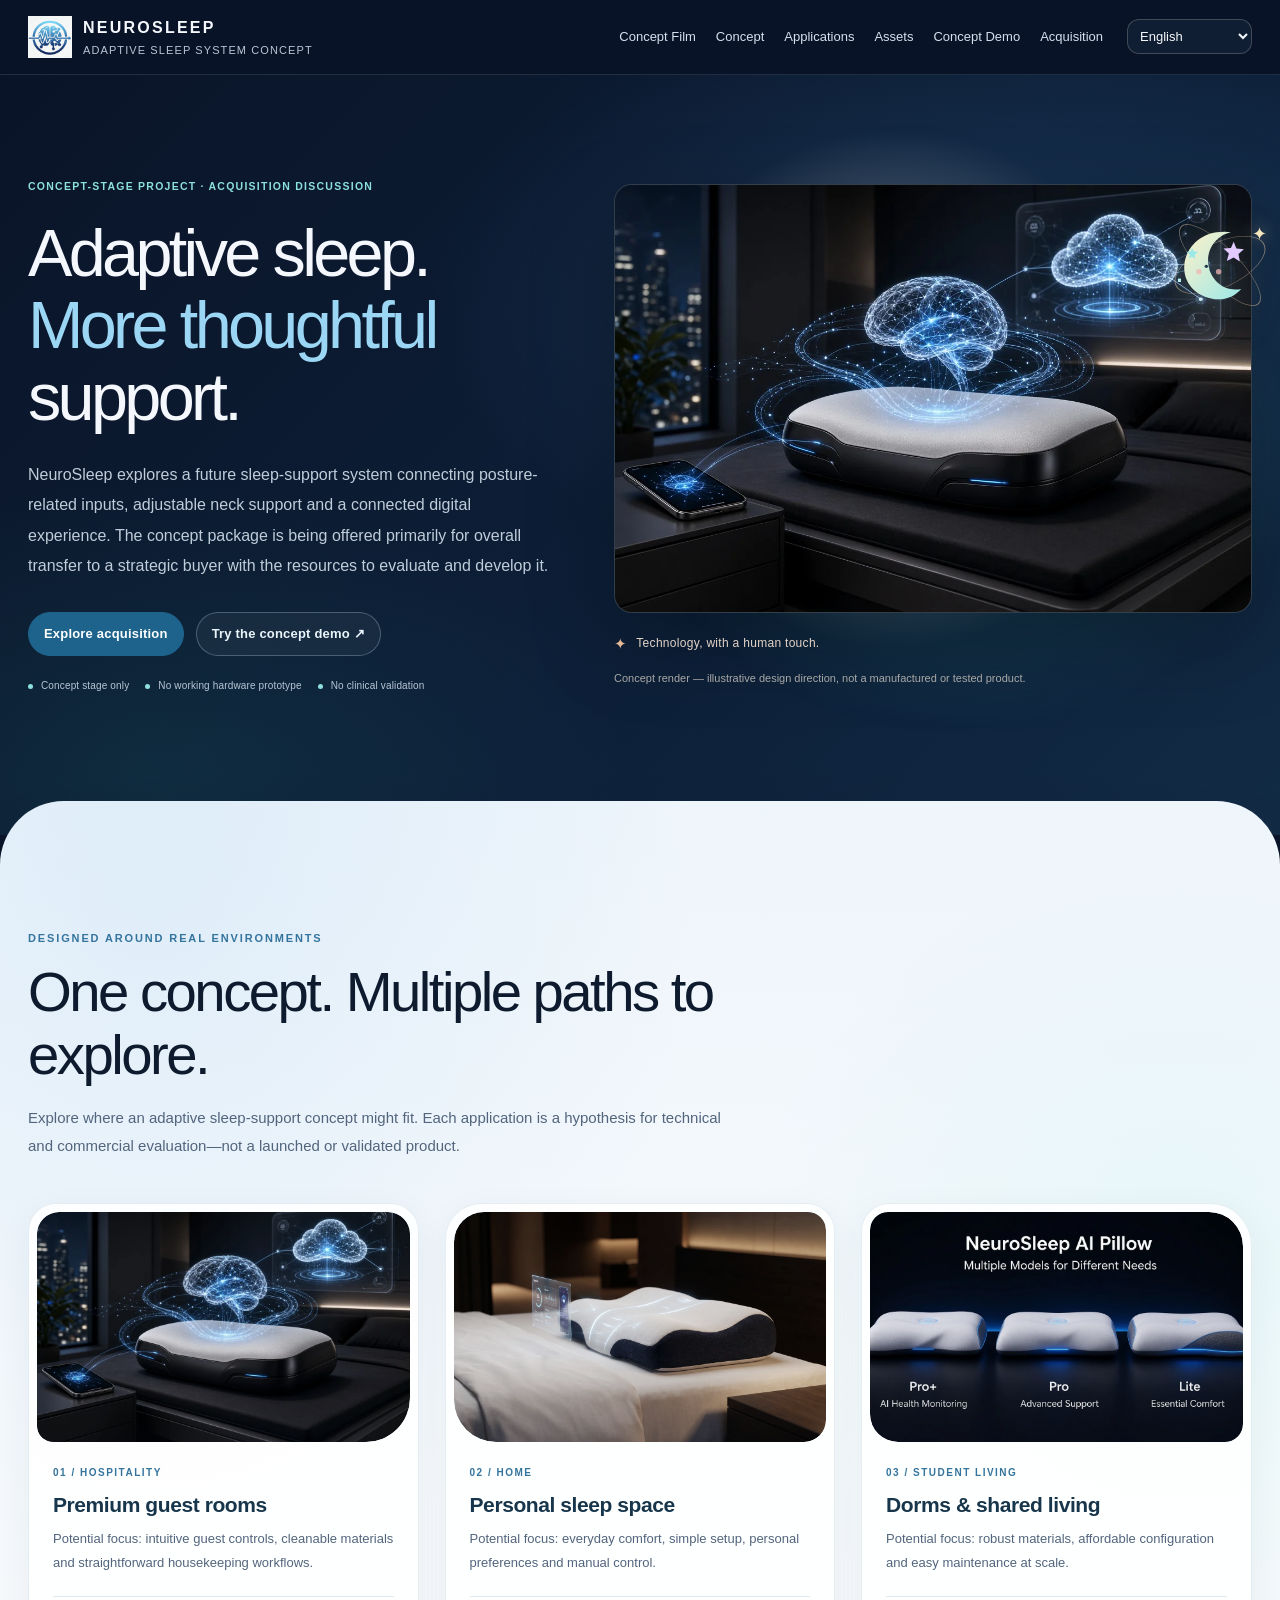
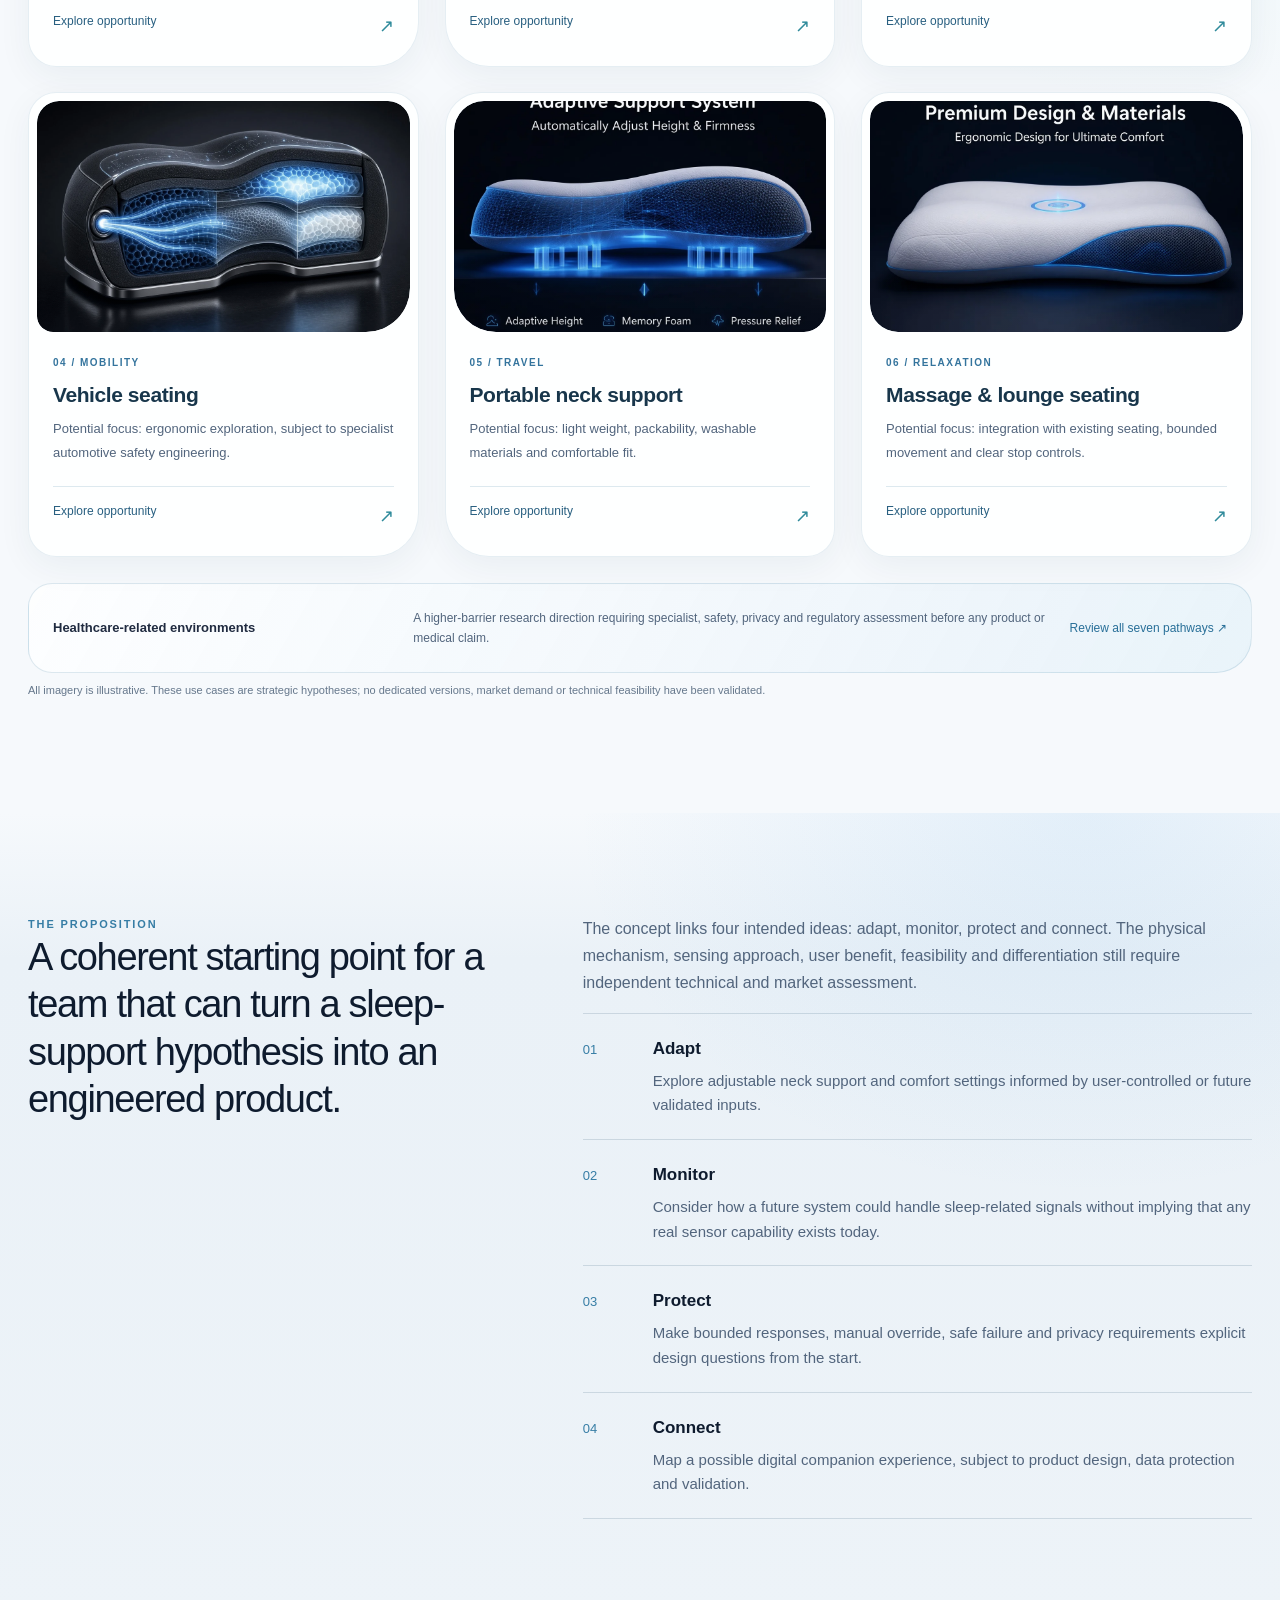
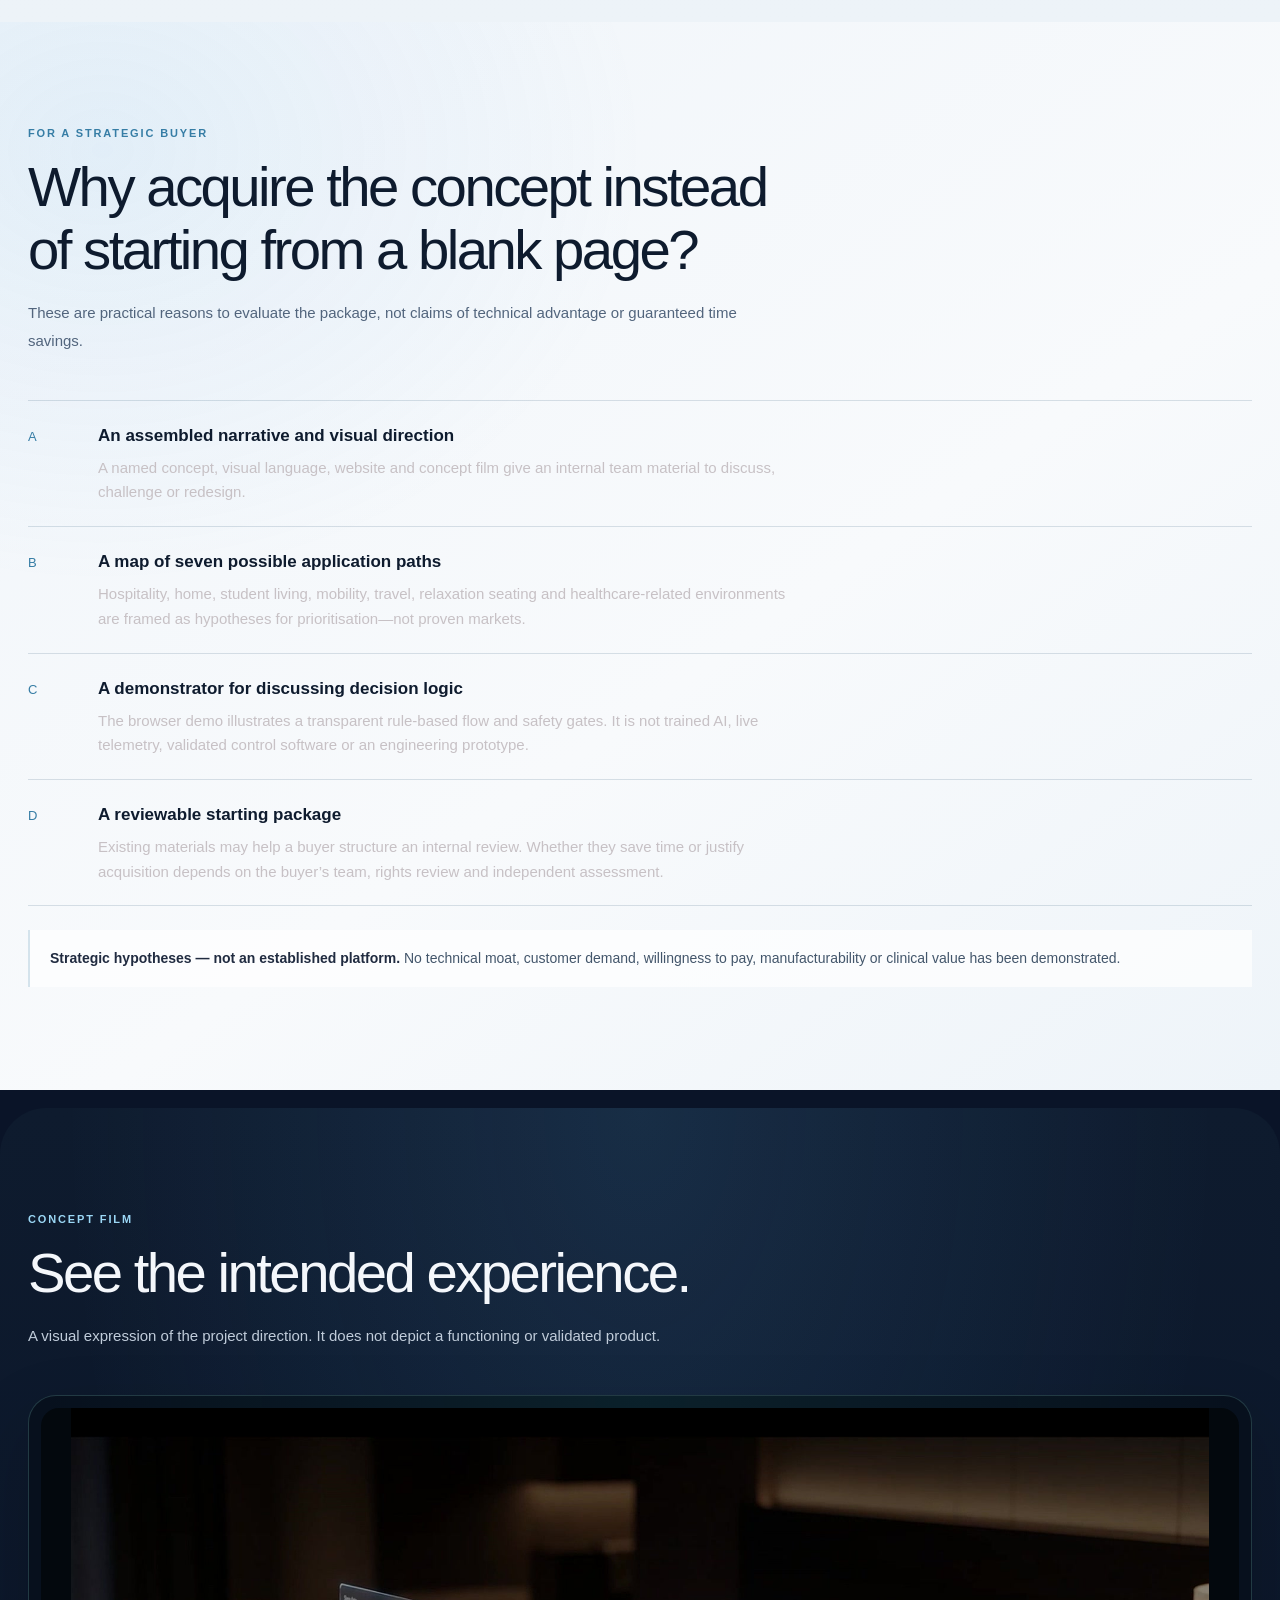
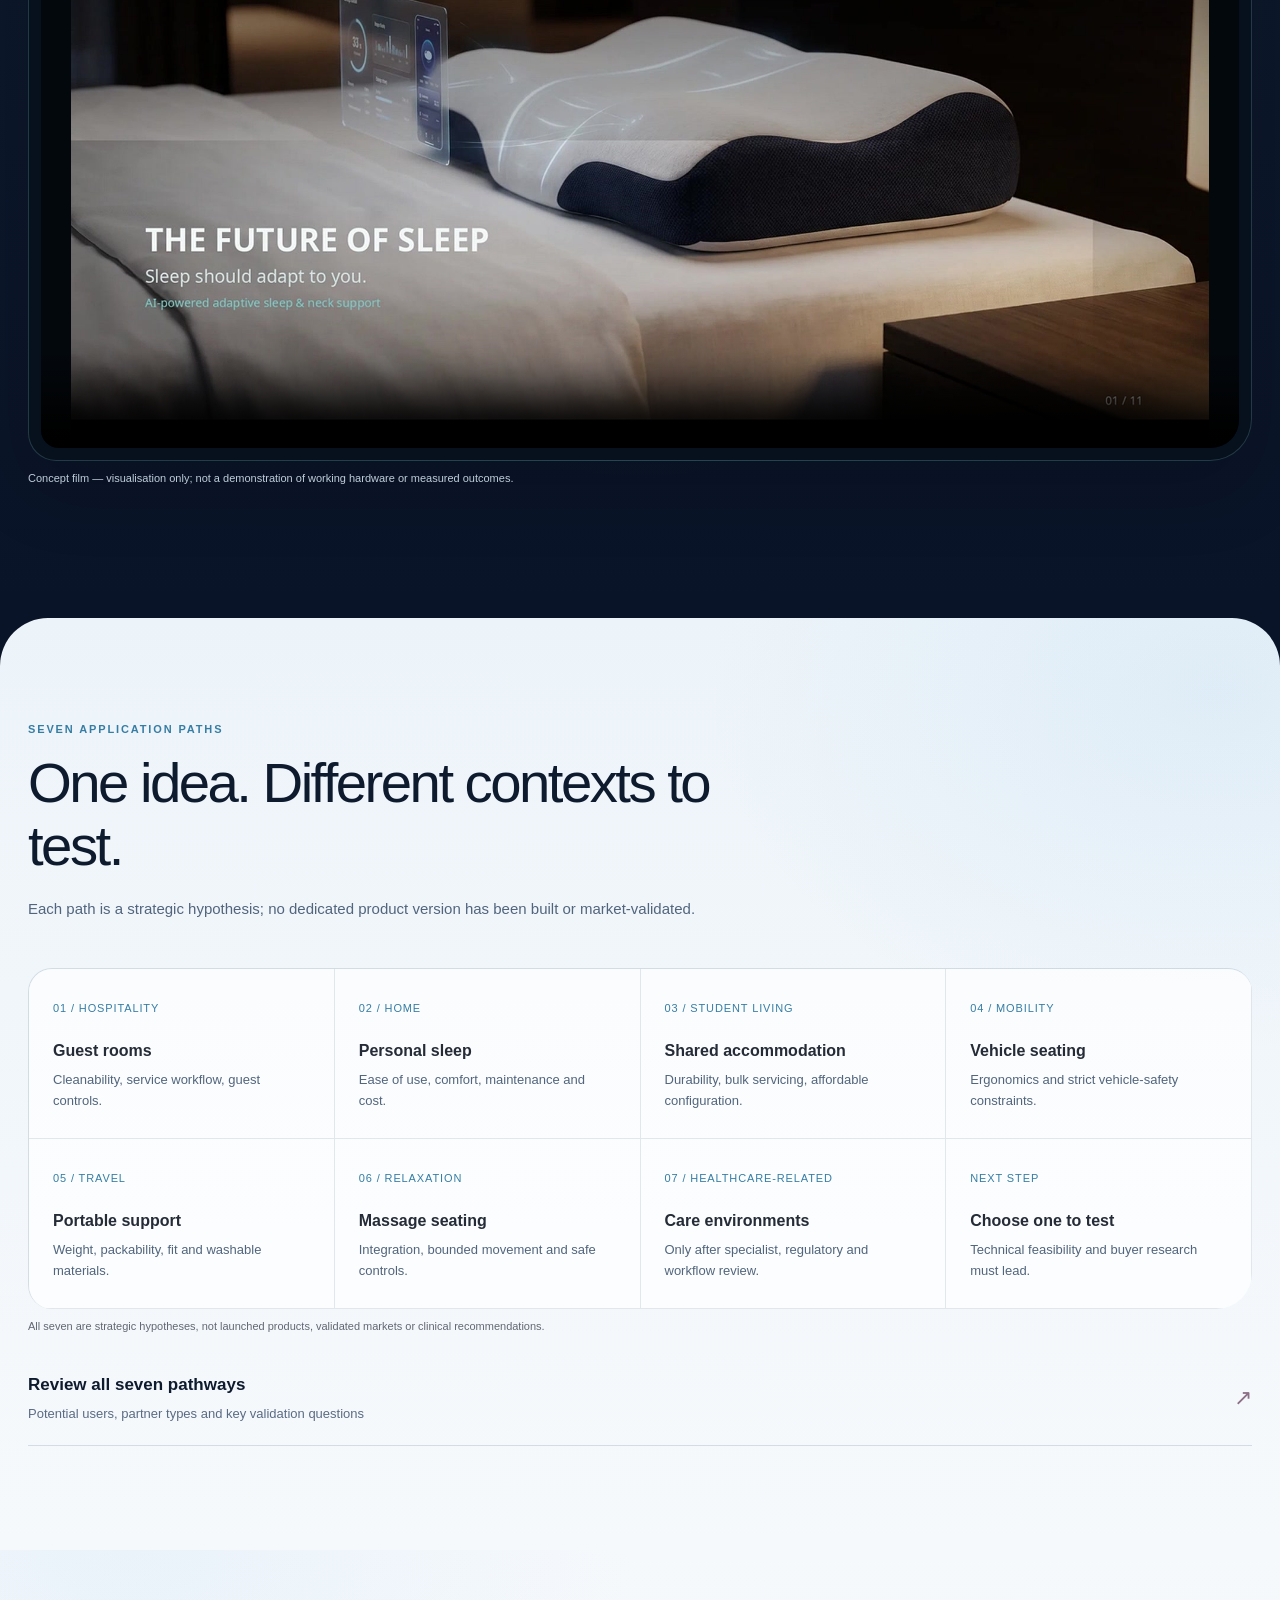
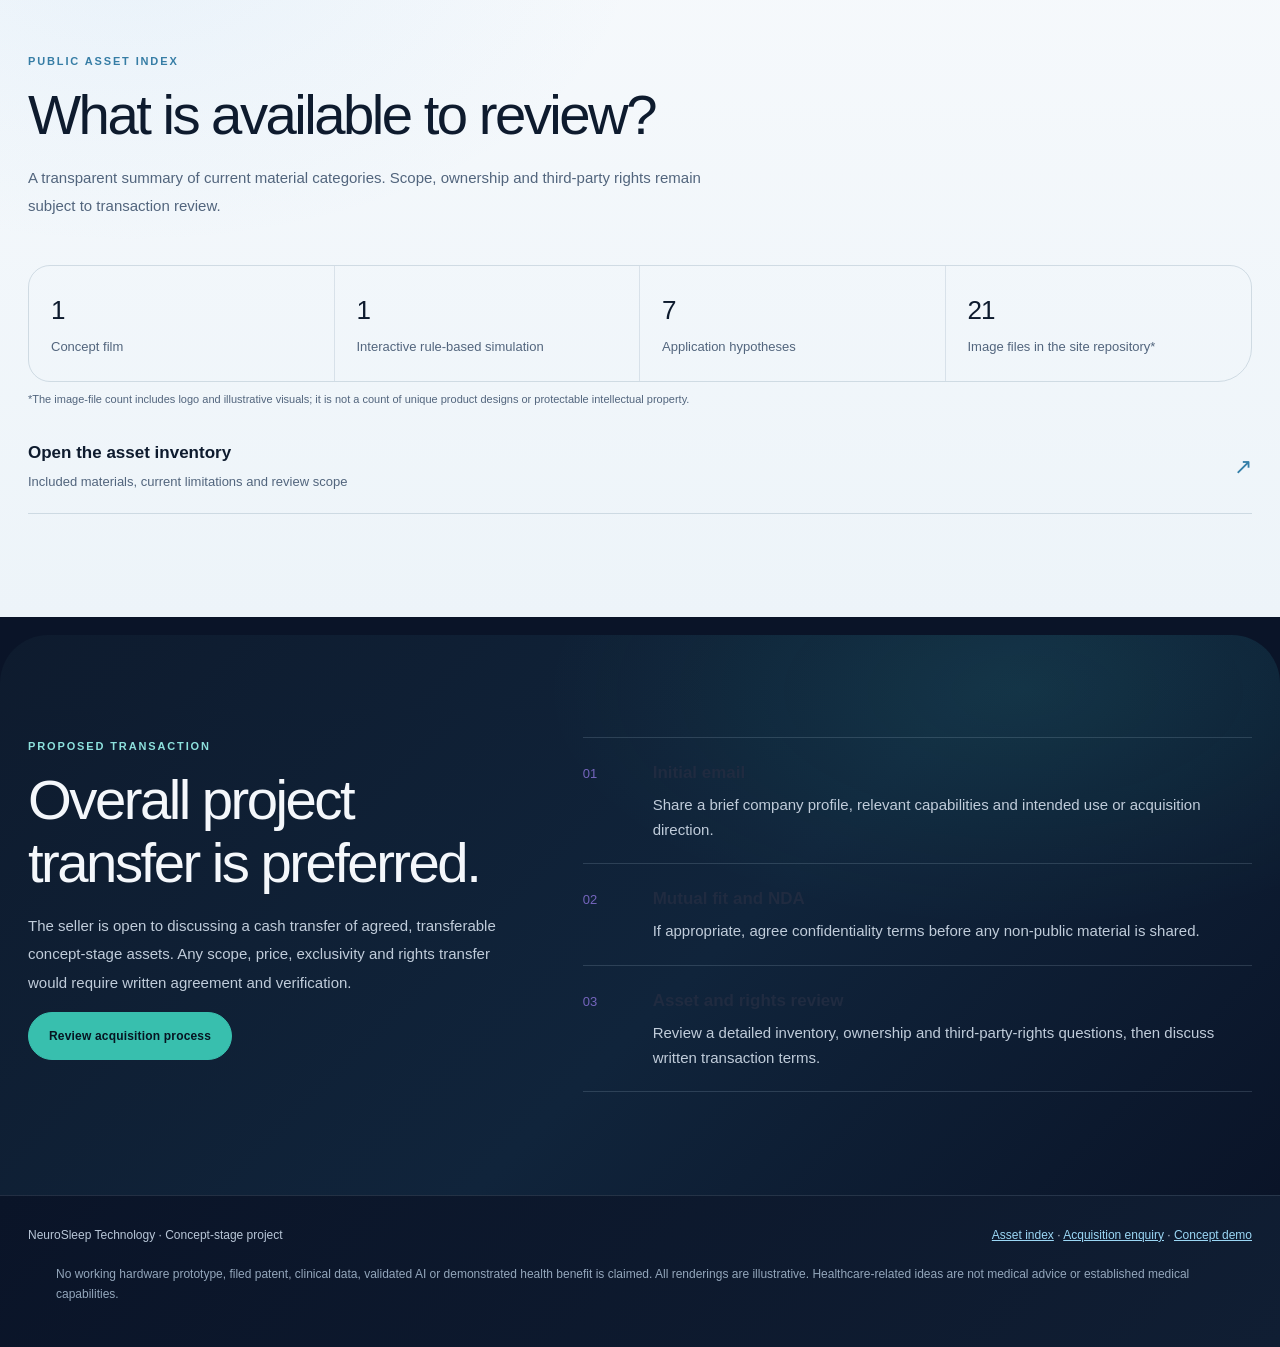
==== commit 23e6e69d: "Refresh stylesheet cache version" ====
--- a/index.html
+++ b/index.html
@@ -5,7 +5,7 @@
 <title>NeuroSleep | Concept-stage sleep system & project acquisition</title>
 <meta name="description" content="A concept-stage adaptive sleep-support system exploring posture sensing, adjustable neck support and a connected digital experience. Overall project transfer preferred. No working prototype or clinical validation is claimed.">
 <meta property="og:title" content="NeuroSleep | Concept-stage sleep system & project acquisition"><meta property="og:description" content="Brand, visual concepts, concept film, website, application-pathway map and rule-based simulation prepared for strategic evaluation."><meta property="og:image" content="images/v8/neurosleep-v8-hero.webp">
-<link rel="icon" href="favicon.ico"><link rel="preload" as="image" href="images/v8/neurosleep-v8-hero.webp" fetchpriority="high"><link rel="stylesheet" href="site-v3.css?v=20261017-softorganic">
+<link rel="icon" href="favicon.ico"><link rel="preload" as="image" href="images/v8/neurosleep-v8-hero.webp" fetchpriority="high"><link rel="stylesheet" href="site-v3.css?v=20261105-overflowfix">
 </head><body>
 <header class="site-header"><div class="nav-wrap">
 <a class="brand" href="index.html"><img src="images/logo/neurosleep-logo.webp" alt="NeuroSleep logo" decoding="async"><span><strong>NEUROSLEEP</strong><small>Adaptive sleep system concept</small></span></a>
@@ -68,5 +68,5 @@
 <div class="text-column"><div class="rule-list"><div class="rule-item"><span class="num">01</span><div><h3>Initial email</h3><p>Share a brief company profile, relevant capabilities and intended use or acquisition direction.</p></div></div><div class="rule-item"><span class="num">02</span><div><h3>Mutual fit and NDA</h3><p>If appropriate, agree confidentiality terms before any non-public material is shared.</p></div></div><div class="rule-item"><span class="num">03</span><div><h3>Asset and rights review</h3><p>Review a detailed inventory, ownership and third-party-rights questions, then discuss written transaction terms.</p></div></div></div></div></div></section>
 </main>
 <footer class="site-footer"><div class="footer-inner"><span>NeuroSleep Technology · Concept-stage project</span><span><a href="assets.html">Asset index</a> · <a href="partnership.html">Acquisition enquiry</a> · <a href="adaptive-engine-demo/index.html">Concept demo</a></span></div><div class="disclaimer">No working hardware prototype, filed patent, clinical data, validated AI or demonstrated health benefit is claimed. All renderings are illustrative. Healthcare-related ideas are not medical advice or established medical capabilities.</div></footer>
-<script src="site-v2.js?v=20261017a"></script>
+<script src="site-v2.js?v=20261018-performance-cache"></script>
 </body></html>
--- a/site-v3.css
+++ b/site-v3.css
@@ -698,3 +698,6 @@
 @media(max-width:900px){.hero{padding-bottom:90px}main>section.section:nth-of-type(2){margin-top:-26px;border-radius:36px 36px 0 0}.use-case-card,.use-case-card:nth-child(3n + 2),.use-case-card:nth-child(3n){border-radius:24px 24px 34px 24px!important}.use-case-visual,.use-case-card:nth-child(3n + 2) .use-case-visual,.use-case-card:nth-child(3n) .use-case-visual{border-radius:20px 20px 32px 16px}main>section.section:nth-of-type(5),main>section.section:nth-of-type(6),main>section.section:nth-of-type(8){border-radius:32px 32px 0 0}}
 @media(max-width:560px){.hero:after{height:44px}main>section.section:nth-of-type(2){padding-top:76px}.use-case-card{padding-bottom:20px!important}.use-case-visual{height:220px}main>section.section:nth-of-type(5) .film-frame{border-radius:22px}main>section.section:nth-of-type(5) .film-frame video{border-radius:14px}}
 @media(prefers-reduced-motion:reduce){.use-case-card,.use-case-visual img{transition:none!important}}
+
+/* Keep the decorative hero edge from creating horizontal scroll on narrow screens. */
+.hero{overflow-x:clip}
